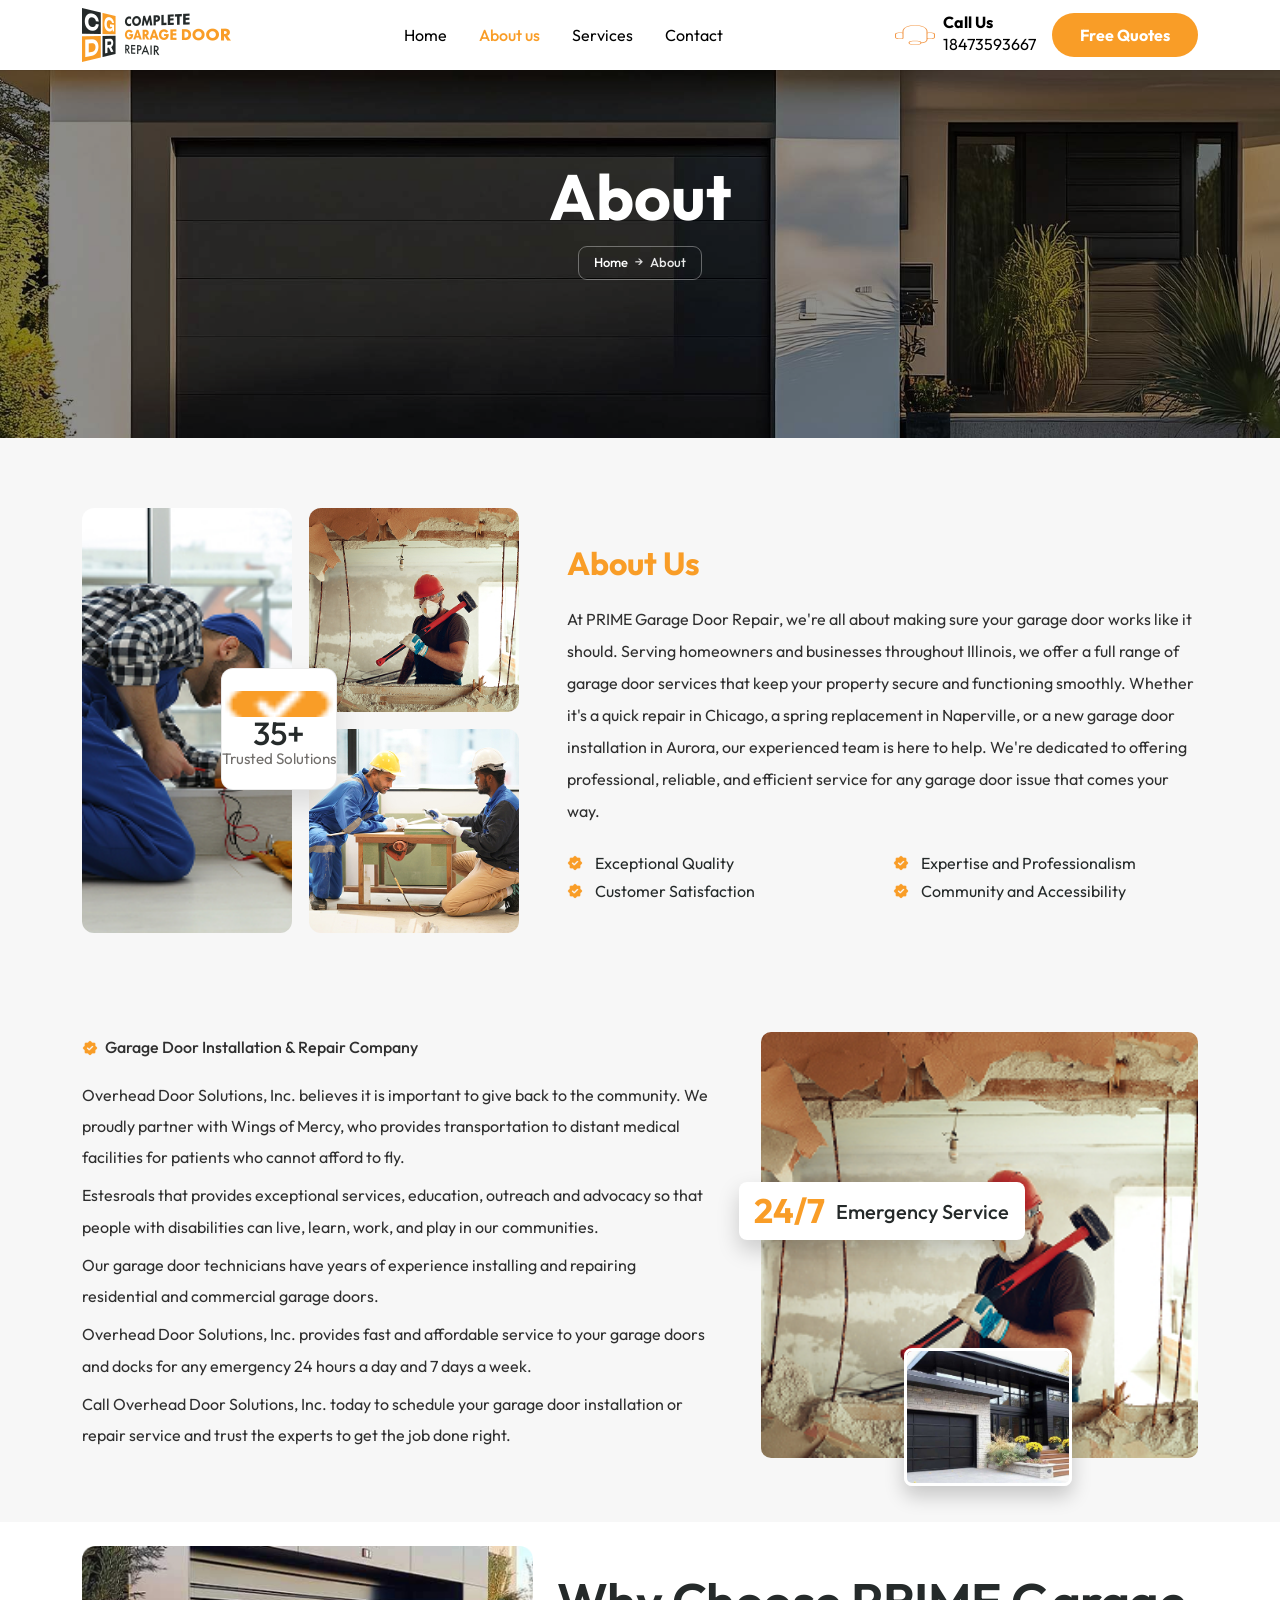
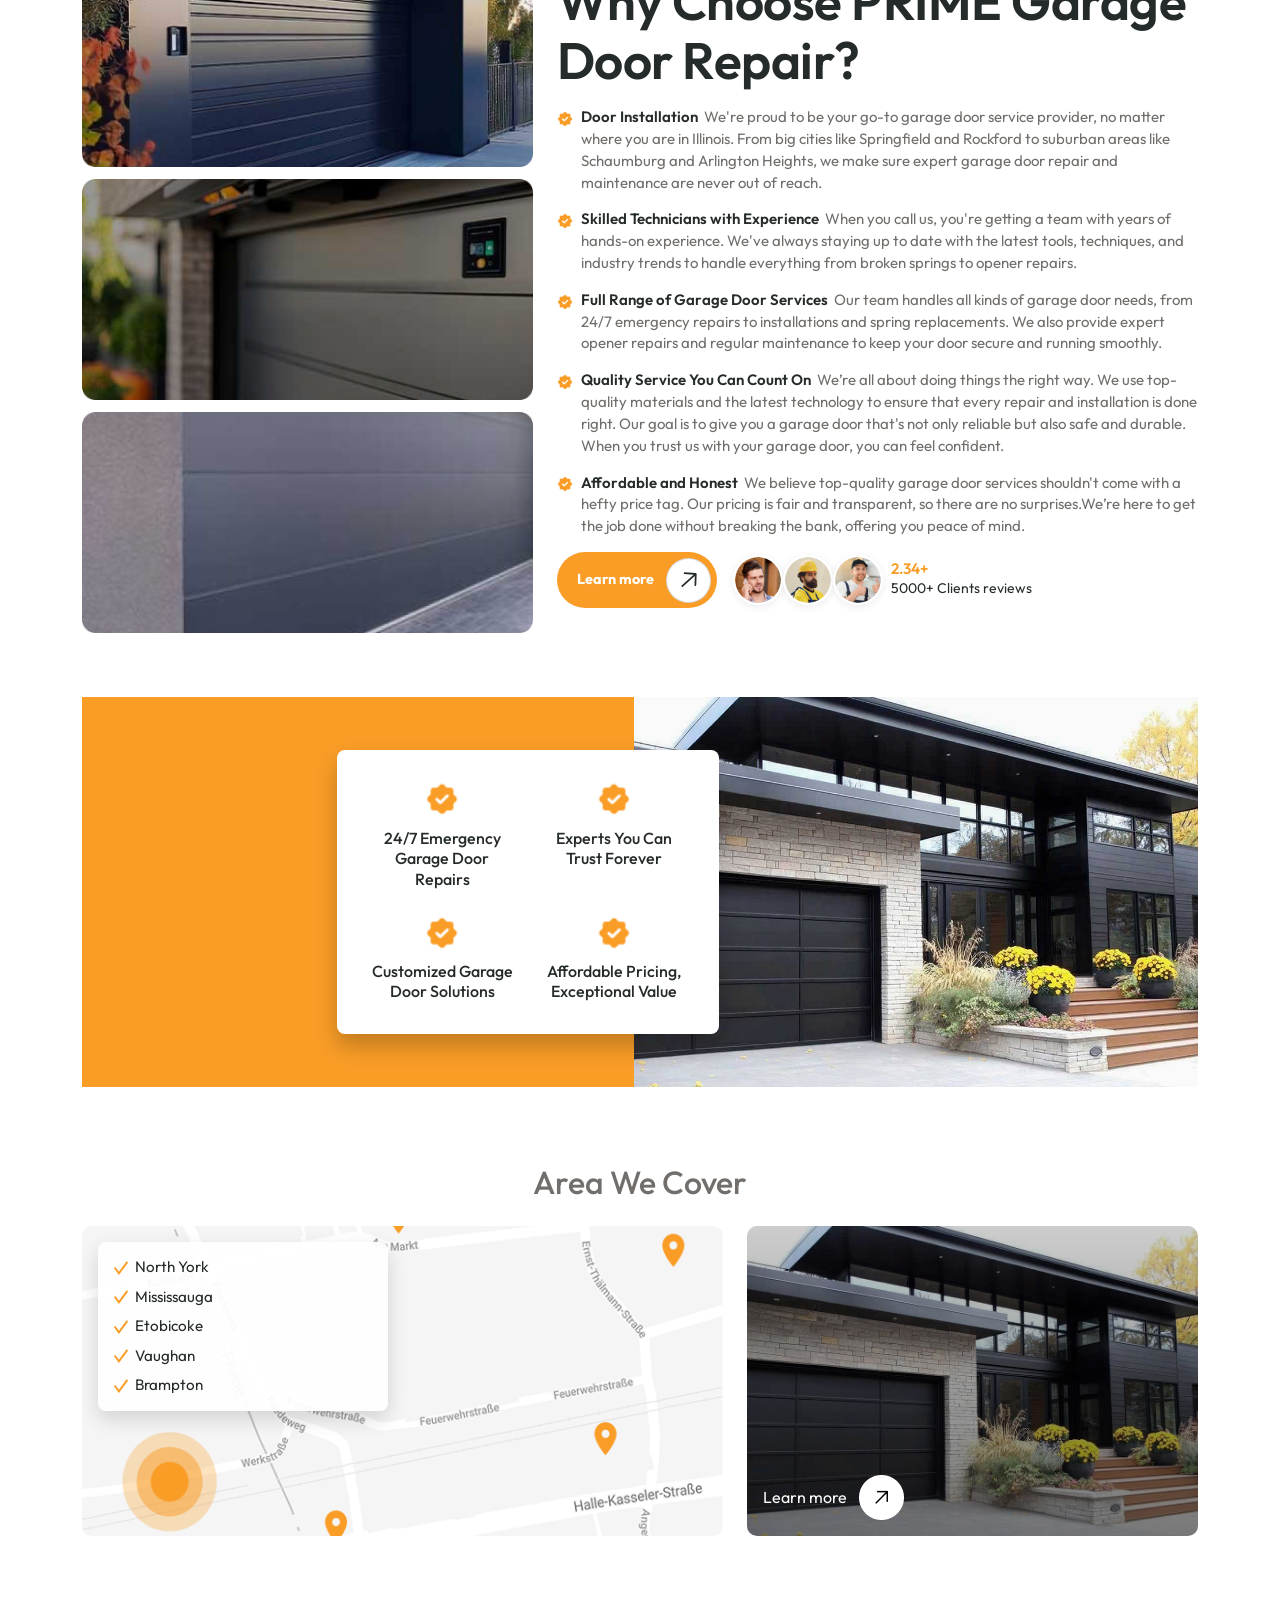
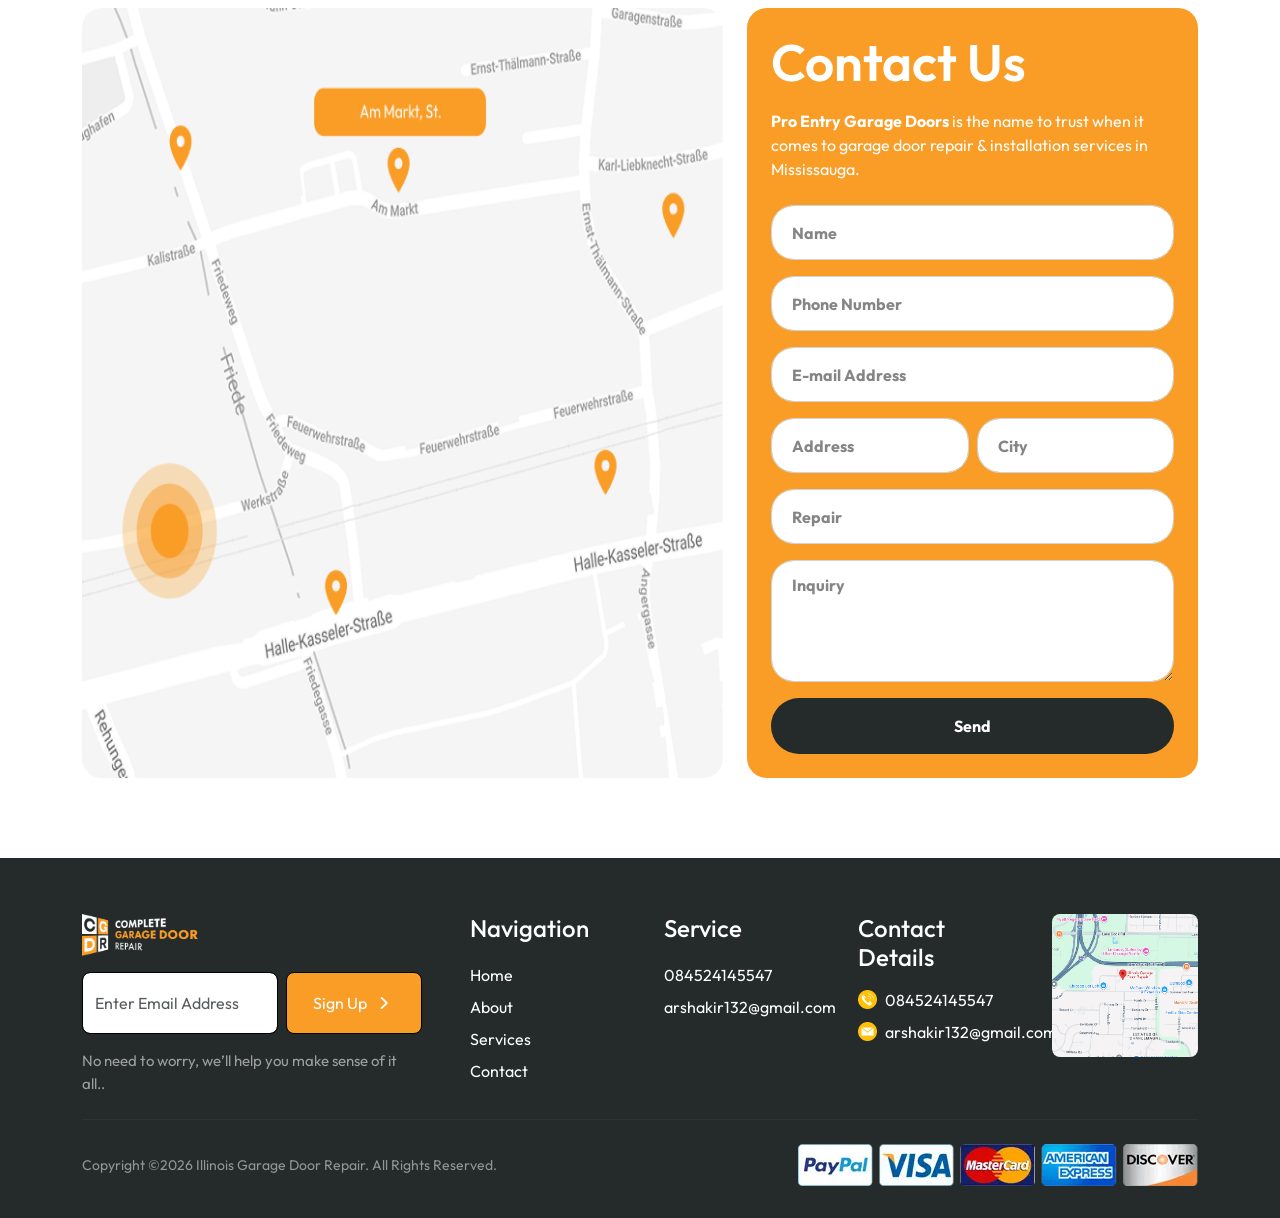
==== about.html @ 99619956 "first commit" ====
<!DOCTYPE html>
<html lang="en">
<head>
  <meta charset="utf-8">
  <meta name="viewport" content="width=device-width, initial-scale=1">
  <title>About Us | Complete Garage Door Repair</title>
  <meta name="description" content="Learn about Complete Garage Door Repair, our mission, and why homeowners trust our experienced team for reliable garage door services.">
  <link rel="preconnect" href="https://fonts.googleapis.com">
  <link rel="preconnect" href="https://fonts.gstatic.com" crossorigin>
  <link href="https://fonts.googleapis.com/css2?family=Outfit:wght@400;500;600;700&display=swap" rel="stylesheet">
  <link href="https://cdn.jsdelivr.net/npm/bootstrap@5.3.3/dist/css/bootstrap.min.css" rel="stylesheet" integrity="sha384-QWTKZyjpPEjISv5WaRU9OFeRpok6YctnYmDr5pNlyT2bRjXh0JMhjY6hW+ALEwIH" crossorigin="anonymous">
  <link href="assets/css/main.css" rel="stylesheet">
</head>
<body>
  <!-- Header -->
  <header class="site-header sticky-top">
    <nav class="navbar navbar-expand-lg py-2">
      <div class="container">
        <a class="navbar-brand py-0" href="index.html">
          <img src="assets/imgs/brand-logo-site-header.png" alt="Complete Garage Door Repair" class="brand-logo-img">
        </a>
        <button class="navbar-toggler" type="button" data-bs-toggle="collapse" data-bs-target="#mainNav" aria-controls="mainNav" aria-expanded="false" aria-label="Toggle navigation">
          <span class="navbar-toggler-icon"></span>
        </button>
        <div class="collapse navbar-collapse" id="mainNav">
          <ul class="navbar-nav mx-lg-auto mb-2 mb-lg-0 align-items-lg-center">
            <li class="nav-item"><a class="nav-link" href="index.html">Home</a></li>
            <li class="nav-item"><a class="nav-link active" aria-current="page" href="about.html">About us</a></li>
            <li class="nav-item"><a class="nav-link" href="service.html">Services</a></li>
            <li class="nav-item"><a class="nav-link" href="contact.html">Contact</a></li>
          </ul>
          <div class="d-flex flex-column flex-lg-row align-items-lg-center gap-3 ms-lg-3">
            <div class="call-block d-flex align-items-center gap-2">
              <img src="assets/imgs/icon-header-phone.svg" alt="" class="call-icon" width="40" height="40">
              <div>
                <div class="call-label">Call Us</div>
                <a class="call-num" href="tel:+18473593667">18473593667</a>
              </div>
            </div>
            <a class="btn btn-cg-primary" href="index.html#estimate">Free Quotes</a>
          </div>
        </div>
      </div>
    </nav>
  </header>

  <!-- Hero -->
  <section class="main-hero text-white">
    <div class="main-hero-bg" aria-hidden="true">
      <img src="assets/imgs/about-us/about-hero.png" alt="">
      <div class="hero-overlay-main"></div>
    </div>
    <div class="container hero-inner">
      <div class="row">
        <div class="col-12">
          <h1 class="main-hero-title mb-3 hero-entrance text-center">About</h1>
          <p class="main-hero-breadcrumb hero-entrance text-center mb-0">
            <a href="index.html">Home</a>
            <span class="sep">→</span>
            <span>About</span>
          </p>
        </div>
      </div>
    </div>
  </section>

  <!-- About -->
  <section id="about" class="section-about">
    <div class="container">
      <div class="row g-4 g-lg-5 align-items-center">
        <div class="col-lg-5 reveal">
          <div class="about-media-collage">
            <div class="about-media-collage__left">
              <img src="assets/imgs/home/service-photo-door-installation.png" alt="Garage door installation specialist">
            </div>
            <div class="about-media-collage__right">
              <img src="assets/imgs/home/service-photo-door-repair.png" alt="Garage door repair">
              <img src="assets/imgs/home/service-photo-cable-replacement.png" alt="Garage door cable replacement">
            </div>
            <div class="about-media-badge">
              <img src="assets/imgs/mingcute_certificate-fill.png" alt="" width="26" height="26">
              <div class="value">35+</div>
              <div class="text">Trusted Solutions</div>
            </div>
          </div>
        </div>
        <div class="col-lg-7 reveal">
          <p class="about-kicker">About Us</p>
          <div class="about-body">
            <p>At PRIME Garage Door Repair, we're all about making sure your garage door works like it should. Serving homeowners and businesses throughout Illinois, we offer a full range of garage door services that keep your property secure and functioning smoothly. Whether it's a quick repair in Chicago, a spring replacement in Naperville, or a new garage door installation in Aurora, our experienced team is here to help. We're dedicated to offering professional, reliable, and efficient service for any garage door issue that comes your way.</p>
          </div>
          <div class="about-checklist">
            <div class="check-row">
              <img class="check-ic-circled" src="assets/imgs/mingcute_certificate-fill.png" alt="" width="24" height="24">
              <span>Exceptional Quality</span>
            </div>
            <div class="check-row">
              <img class="check-ic-circled" src="assets/imgs/mingcute_certificate-fill.png" alt="" width="24" height="24">
              <span>Expertise and Professionalism</span>
            </div>
            <div class="check-row">
              <img class="check-ic-circled" src="assets/imgs/mingcute_certificate-fill.png" alt="" width="24" height="24">
              <span>Customer Satisfaction</span>
            </div>
            <div class="check-row">
              <img class="check-ic-circled" src="assets/imgs/mingcute_certificate-fill.png" alt="" width="24" height="24">
              <span>Community and Accessibility</span>
            </div>
          </div>
        </div>
      </div>
    </div>
  </section>

  <!-- Company Detail -->
  <section class="section-about-company">
    <div class="container">
      <div class="row g-4 g-lg-5 align-items-start">
        <div class="col-lg-7 reveal">
          <div class="about-company-copy">
            <p class="about-company-title mb-3">
              <img src="assets/imgs/mingcute_certificate-fill.png" alt="" width="20" height="20">
              <span>Garage Door Installation &amp; Repair Company</span>
            </p>
            <p>Overhead Door Solutions, Inc. believes it is important to give back to the community. We proudly partner with Wings of Mercy, who provides transportation to distant medical facilities for patients who cannot afford to fly.</p>
            <p>Estesroals that provides exceptional services, education, outreach and advocacy so that people with disabilities can live, learn, work, and play in our communities.</p>
            <p>Our garage door technicians have years of experience installing and repairing residential and commercial garage doors.</p>
            <p>Overhead Door Solutions, Inc. provides fast and affordable service to your garage doors and docks for any emergency 24 hours a day and 7 days a week.</p>
            <p>Call Overhead Door Solutions, Inc. today to schedule your garage door installation or repair service and trust the experts to get the job done right.</p>
          </div>
        </div>
        <div class="col-lg-5 reveal">
          <div class="about-company-media">
            <img class="about-company-media__main" src="assets/imgs/home/service-photo-door-repair.png" alt="Emergency garage door service">
            <div class="about-company-media__badge">
              <span class="value">24/7</span>
              <span class="label">Emergency Service</span>
            </div>
            <div class="about-company-media__thumb">
              <img src="assets/imgs/about-us/background-image.png" alt="Garage door installation">
            </div>
          </div>
        </div>
      </div>
    </div>
  </section>

  <!-- Why Choose -->
  <section class="section-about-why">
    <div class="container">
      <div class="row g-4 align-items-center">
        <div class="col-lg-5 reveal">
          <div class="about-why-media-stack">
            <img src="assets/imgs/about-us/Frame-3.png" alt="Premium garage door panel" class="about-why-media-stack__item">
            <img src="assets/imgs/about-us/Frame-2.png" alt="Reliable garage opener system" class="about-why-media-stack__item">
            <img src="assets/imgs/about-us/Frame-1.png" alt="Modern garage door texture" class="about-why-media-stack__item">
          </div>
        </div>
        <div class="col-lg-7 reveal">
          <h2 class="section-title about-why-title mb-3">Why Choose PRIME Garage Door Repair?</h2>
          <ul class="about-why-list">
            <li>
              <img src="assets/imgs/mingcute_certificate-fill.png" alt="">
              <span><strong>Door Installation</strong> We're proud to be your go-to garage door service provider, no matter where you are in Illinois. From big cities like Springfield and Rockford to suburban areas like Schaumburg and Arlington Heights, we make sure expert garage door repair and maintenance are never out of reach.</span>
            </li>
            <li>
              <img src="assets/imgs/mingcute_certificate-fill.png" alt="">
              <span><strong>Skilled Technicians with Experience</strong> When you call us, you're getting a team with years of hands-on experience. We've always staying up to date with the latest tools, techniques, and industry trends to handle everything from broken springs to opener repairs.</span>
            </li>
            <li>
              <img src="assets/imgs/mingcute_certificate-fill.png" alt="">
              <span><strong>Full Range of Garage Door Services</strong> Our team handles all kinds of garage door needs, from 24/7 emergency repairs to installations and spring replacements. We also provide expert opener repairs and regular maintenance to keep your door secure and running smoothly.</span>
            </li>
            <li>
              <img src="assets/imgs/mingcute_certificate-fill.png" alt="">
              <span><strong>Quality Service You Can Count On</strong> We’re all about doing things the right way. We use top-quality materials and the latest technology to ensure that every repair and installation is done right. Our goal is to give you a garage door that's not only reliable but also safe and durable. When you trust us with your garage door, you can feel confident.</span>
            </li>
            <li>
              <img src="assets/imgs/mingcute_certificate-fill.png" alt="">
              <span><strong>Affordable and Honest</strong> We believe top-quality garage door services shouldn't come with a hefty price tag. Our pricing is fair and transparent, so there are no surprises.We’re here to get the job done without breaking the bank, offering you peace of mind.</span>
            </li>
          </ul>
          <div class="about-cta-row d-flex flex-column flex-sm-row align-items-sm-center gap-3 mt-4">
            <a class="btn-hero-cta" href="#contact">
              Learn more
              <span class="cta-icon"><img src="assets/imgs/icon-cta-arrow.svg" alt=""></span>
            </a>
            <div class="reviews-pill d-flex align-items-center gap-2">
              <div class="d-flex" style="margin-left:0">
                <img class="avatar-sm me-n2" src="assets/imgs/home/hero-trust-avatar-01.png" alt="">
                <img class="avatar-sm me-n2" src="assets/imgs/home/hero-trust-avatar-02.png" alt="">
                <img class="avatar-sm" src="assets/imgs/home/hero-trust-avatar-03.png" alt="">
              </div>
              <div>
                <div class="stat">2.34+</div>
                <div class="small text-muted">5000+ Clients reviews</div>
              </div>
            </div>
          </div>
        </div>
      </div>
    </div>
  </section>

  <!-- Features Strip -->
  <section class="section-about-features">
    <div class="container">
      <div class="about-features-banner reveal">
        <div class="about-features-banner__left"></div>
        <div class="about-features-banner__right">
          <img src="assets/imgs/about-us/background-image.png" alt="Modern house with garage door">
        </div>
        <div class="about-feature-card">
          <div class="about-feature-card__item">
            <span class="about-feature-card__icon"><img src="assets/imgs/mingcute_certificate-fill.png" alt=""></span>
            <span>24/7 Emergency<br>Garage Door Repairs</span>
          </div>
          <div class="about-feature-card__item">
            <span class="about-feature-card__icon"><img src="assets/imgs/mingcute_certificate-fill.png" alt=""></span>
            <span>Experts You Can<br>Trust Forever</span>
          </div>
          <div class="about-feature-card__item">
            <span class="about-feature-card__icon"><img src="assets/imgs/mingcute_certificate-fill.png" alt=""></span>
            <span>Customized Garage<br>Door Solutions</span>
          </div>
          <div class="about-feature-card__item">
            <span class="about-feature-card__icon"><img src="assets/imgs/mingcute_certificate-fill.png" alt=""></span>
            <span>Affordable Pricing,<br>Exceptional Value</span>
          </div>
        </div>
      </div>
    </div>
  </section>

  <!-- Area We Cover -->
  <section class="section-area-cover">
    <div class="container">
      <h2 class="section-title text-center mb-4 reveal">Area We Cover</h2>
      <div class="row g-4 align-items-stretch">
        <div class="col-lg-7 reveal d-flex">
          <div class="area-cover-map-card w-100">
            <img src="assets/imgs/home/contact-locations-map.png" alt="Service area map" class="area-cover-map-card__bg">
            <div class="area-cover-list">
              <ul>
                <li><img src="assets/imgs/icon-list-bullet.svg" alt="">North York</li>
                <li><img src="assets/imgs/icon-list-bullet.svg" alt="">Mississauga</li>
                <li><img src="assets/imgs/icon-list-bullet.svg" alt="">Etobicoke</li>
                <li><img src="assets/imgs/icon-list-bullet.svg" alt="">Vaughan</li>
                <li><img src="assets/imgs/icon-list-bullet.svg" alt="">Brampton</li>
              </ul>
            </div>
          </div>
        </div>
        <div class="col-lg-5 reveal d-flex">
          <div class="area-cover-image-card w-100">
            <img src="assets/imgs/about-us/background-image.png" alt="Local service coverage">
            <div class="area-cover-image-card__overlay"></div>
            <a class="area-cover-image-card__link" href="#contact">
              Learn more
              <img src="assets/imgs/about-us/learn-more.png" alt="" width="45" height="45">
            </a>
          </div>
        </div>
      </div>
    </div>
  </section>

  <!-- Contact -->
  <section id="contact" class="section-contact">
    <div class="container">
      <div class="row g-4 align-items-stretch">
        <div class="col-lg-7 reveal d-flex flex-column">
          <div class="map-wrap position-relative w-100 flex-fill">
            <img class="map-img" src="assets/imgs/home/contact-locations-map.png" alt="Service area map">
          </div>
        </div>
        <div class="col-lg-5 reveal">
          <div class="contact-form-panel h-100">
            <h2 class="mb-3">Contact Us</h2>
            <p class="intro mb-4"><strong>Pro Entry Garage Doors</strong> is the name to trust when it comes to garage door repair &amp; installation services in Mississauga.</p>
            <form action="#" method="post">
              <div class="d-flex flex-column gap-3">
                <input type="text" class="form-control" name="name" placeholder="Name" required>
                <input type="tel" class="form-control" name="phone" placeholder="Phone Number" required>
                <input type="email" class="form-control" name="email" placeholder="E-mail Address" required>
                <div class="row g-2">
                  <div class="col-6"><input type="text" class="form-control" name="address" placeholder="Address"></div>
                  <div class="col-6"><input type="text" class="form-control" name="city" placeholder="City"></div>
                </div>
                <input type="text" class="form-control" name="repair" placeholder="Repair">
                <textarea class="form-control" name="inquiry" rows="4" placeholder="Inquiry"></textarea>
                <button type="submit" class="btn btn-submit">Send</button>
              </div>
            </form>
          </div>
        </div>
      </div>
    </div>
  </section>

  <!-- Footer -->
  <footer class="site-footer">
    <div class="container">
      <div class="row g-4 g-lg-5">
        <div class="col-lg-4">
          <img src="assets/imgs/brand-logo-site-footer.png" alt="Complete Garage Door Repair" class="footer-brand mb-3">
          <form class="newsletter d-flex flex-column flex-sm-row gap-2 mb-3">
            <input type="email" class="form-control flex-grow-1" placeholder="Enter Email Address" aria-label="Email">
            <button type="button" class="btn btn-signup">
              Sign Up
              <img src="assets/imgs/icon-footer-newsletter-arrow.svg" alt="" width="22" height="22">
            </button>
          </form>
          <p class="footer-newsletter-note small mb-0">No need to worry, we’ll help you make sense of it all..</p>
        </div>
        <div class="col-6 col-lg-2">
          <h3 class="footer-title mb-3">Navigation</h3>
          <nav class="nav flex-column">
            <a class="nav-link px-0" href="index.html">Home</a>
            <a class="nav-link px-0" href="about.html">About</a>
            <a class="nav-link px-0" href="index.html#services">Services</a>
            <a class="nav-link px-0" href="#contact">Contact</a>
          </nav>
        </div>
        <div class="col-6 col-lg-2">
          <h3 class="footer-title mb-3">Service</h3>
          <nav class="nav flex-column">
            <a class="nav-link px-0" href="tel:+084524145547">084524145547</a>
            <a class="nav-link px-0" href="mailto:arshakir132@gmail.com">arshakir132@gmail.com</a>
          </nav>
        </div>
        <div class="col-lg-2">
          <h3 class="footer-title mb-3">Contact Details</h3>
          <div class="contact-row d-flex align-items-center gap-2 mb-2">
            <img src="assets/imgs/icon-footer-phone.png" alt="">
            <a class="text-white text-decoration-none" href="tel:+084524145547">084524145547</a>
          </div>
          <div class="contact-row d-flex align-items-center gap-2">
            <img src="assets/imgs/icon-footer-email.png" alt="">
            <a class="text-white text-decoration-none" href="mailto:arshakir132@gmail.com">arshakir132@gmail.com</a>
          </div>
        </div>
        <div class="col-lg-2">
          <div class="footer-map">
            <img src="assets/imgs/footer-location-map.png" alt="Map">
          </div>
        </div>
      </div>
      <hr class="my-4">
      <div class="row align-items-center gy-3">
        <div class="col-md-6 small text-white-50">Copyright ©2026 Illinois Garage Door Repair. All Rights Reserved.</div>
        <div class="col-md-6 text-md-end">
          <img src="assets/imgs/payment-methods-accepted.png" alt="Accepted payment methods" class="pay-icons img-fluid">
        </div>
      </div>
    </div>
  </footer>

  <script src="https://cdn.jsdelivr.net/npm/bootstrap@5.3.3/dist/js/bootstrap.bundle.min.js" integrity="sha384-YvpcrYf0tY3lHB60NNkmXc5s9fDVZLESaAA55NDzOxhy9GkcIdslK1eN7N6jIeHz" crossorigin="anonymous"></script>
  <script src="assets/js/main.js"></script>
</body>
</html>
---- assets/css/main.css ----
/* Complete Garage Door Repair — home (from Figma node 20188:204) */
:root {
  --cg-orange: #f99d27;
  --cg-dark: #252a2a;
  --cg-body: #716e6b;
  --cg-heading: #252a2a;
  --cg-black-green: #071412;
  --cg-border: #d9d9d9;
  --cg-input-border: #ced4da;
  --cg-placeholder: #adafae;
  --cg-gradient-end: #fddfb9;
  --cg-verified: #dddaed;
  --cg-read-more: #72479c;
  --font-outfit: "Outfit", system-ui, sans-serif;
}

html {
  scroll-behavior: smooth;
}

body {
  font-family: var(--font-outfit);
  color: var(--cg-body);
  overflow-x: hidden;
}

/* Navbar */
.site-header {
  background: #fff;
  box-shadow: 0 1px 0 rgba(0, 0, 0, 0.06);
  z-index: 1030;
}

.site-header .nav-link {
  color: #000;
  font-size: 1rem;
  font-weight: 400;
  padding: 0.5rem 1rem !important;
  transition: color 0.25s ease;
}

.site-header .nav-link:hover,
.site-header .nav-link:focus {
  color: var(--cg-orange);
}

.site-header .nav-link.active,
.site-header .nav-link[aria-current="page"] {
  color: var(--cg-orange);
  font-weight: 500;
}

.brand-logo-img {
  height: 54px;
  width: auto;
  object-fit: contain;
}

.call-block .call-label {
  font-weight: 700;
  font-size: 1rem;
  color: #000;
  line-height: 1.1;
}

.call-block .call-num {
  font-size: 1rem;
  color: #000;
  text-decoration: none;
  transition: color 0.25s ease;
}

.call-block .call-num:hover {
  color: var(--cg-orange);
}

.call-block .call-icon {
  width: 40px;
  height: 40px;
  object-fit: contain;
}

/* Align with Bootstrap .btn variables so :hover / :focus-visible keep contrast */
.btn.btn-cg-primary {
  --bs-btn-color: #fff;
  --bs-btn-bg: var(--cg-orange);
  --bs-btn-border-color: var(--cg-orange);
  --bs-btn-hover-color: #fff;
  --bs-btn-hover-bg: #ea9220;
  --bs-btn-hover-border-color: #ea9220;
  --bs-btn-active-color: #fff;
  --bs-btn-active-bg: #e07f10;
  --bs-btn-active-border-color: #e07f10;
  --bs-btn-focus-shadow-rgb: 249, 157, 39;
  --bs-btn-padding-y: 0.65rem;
  --bs-btn-padding-x: 1.75rem;
  --bs-btn-font-weight: 700;
  --bs-btn-border-radius: 30px;
  --bs-btn-border-width: 0;
  transition: transform 0.25s ease, box-shadow 0.25s ease, filter 0.25s ease;
}

.site-header .btn.btn-cg-primary:hover,
.btn.btn-cg-primary:hover {
  color: #fff;
  filter: brightness(1.03);
  transform: translateY(-2px);
  box-shadow: 0 8px 24px rgba(249, 157, 39, 0.35);
}

.site-header .btn.btn-cg-primary:active,
.btn.btn-cg-primary:active {
  transform: translateY(0);
  filter: brightness(0.98);
}

/* Hero */
.main-hero {
  position: relative;
  overflow: hidden;
  min-height: 368px;
  /* min-height: min(85vh, 731px); */
}
.hero-section {
  position: relative;
  min-height: min(85vh, 731px);
  background: var(--cg-orange);
}

.main-hero-bg,
.hero-bg {
  position: absolute;
  inset: 0;
  overflow: hidden;
}
.main-hero-bg img {
  width: 100%;
  height: 100%;
  object-fit: cover;
  object-position: center;
}
.hero-bg img {
  width: 100%;
  height: 115%;
  object-fit: cover;
  object-position: center top;
}

.hero-overlay {
  position: absolute;
  inset: 0;
  background: rgba(0, 0, 0, 0.2);
}
.hero-overlay-main {
  position: absolute;
  inset: 0;
  background: rgba(0, 0, 0, 0.44);
}

.hero-inner {
  position: relative;
  z-index: 1;
  padding-top: 4rem;
  padding-bottom: 8rem;
}

.hero-trust-row {
  gap: 1.25rem;
}

.hero-stars-trust {
  gap: 0.75rem;
  align-items: center;
}

.hero-trust-text {
  font-size: 1rem;
  font-weight: 400;
  line-height: 24px;
  display: inline-flex;
  align-items: center;
  white-space: nowrap;
}

.hero-avatars .avatar-ring {
  width: 74px;
  height: 74px;
  border-radius: 50%;
  background: url("../imgs/avatar-ring-frame.svg")
    center/cover;
  display: flex;
  align-items: center;
  justify-content: center;
  flex-shrink: 0;
}

.hero-avatars .avatar-ring img {
  width: 67px;
  height: 67px;
  border-radius: 50%;
  object-fit: cover;
}

.hero-stars img {
  width: 24px;
  height: 24px;
}
.main-hero-title{
  font-weight: 700;
  font-size: clamp(2rem, 5vw, 4.375rem);
  line-height: 1.05;
  color: #fff;
}

.main-hero .hero-inner {
  min-height: 368px;
  display: flex;
  align-items: center;
  justify-content: center;
}
.main-hero .hero-inner .row .col-12{
  display: flex;
  flex-direction: column;
  align-items: center;
  justify-content: center;
}

.main-hero-breadcrumb {
  color: #fff;
  font-size: 0.8125rem;
  font-weight: 500;
  display: inline-flex;
  align-items: center;
  gap: 0.45rem;
  border: 1px solid rgba(255, 255, 255, 0.35);
  border-radius: 9px;
  padding: 0.4rem 0.95rem;
  margin-inline: auto;
}

.main-hero-breadcrumb a {
  color: #fff;
  text-decoration: none;
}

.main-hero-breadcrumb span {
  opacity: 0.9;
}

.main-hero-breadcrumb .sep {
  font-size: 0.78rem;
  opacity: 0.8;
}

.hero-title {
  font-weight: 700;
  font-size: clamp(2rem, 5vw, 4.375rem);
  line-height: 1.05;
  color: #fff;
  max-width: 42rem;
}

.hero-sub {
  font-weight: 600;
  font-size: 1rem;
  color: #fff;
  max-width: 43rem;
  line-height: 1.5;
}

.btn-hero-cta {
  display: inline-flex;
  align-items: center;
  gap: 0;
  background: var(--cg-orange);
  color: #fff;
  font-weight: 700;
  font-size: 1rem;
  padding: 0.35rem 0.35rem 0.35rem 2rem;
  border-radius: 30px;
  border: none;
  text-decoration: none;
  transition: transform 0.3s ease, box-shadow 0.3s ease;
}

.btn-hero-cta:hover {
  color: #fff;
  transform: scale(1.02);
  box-shadow: 0 12px 32px rgba(0, 0, 0, 0.2);
}

.btn-hero-cta .cta-icon {
  width: 45px;
  height: 45px;
  background: #fff;
  border-radius: 50%;
  border: 1px solid rgba(37, 42, 42, 0.18);
  display: inline-flex;
  align-items: center;
  justify-content: center;
  margin-left: 0.75rem;
  flex-shrink: 0;
  box-sizing: border-box;
}

.btn-hero-cta .cta-icon img {
  width: 20px;
  height: 20px;
  display: block;
  object-fit: contain;
  transform: rotate(-42deg);
  transform-origin: center center;
}

/* Estimate card */
.estimate-card {
  margin-top: -5rem;
  position: relative;
  z-index: 2;
  background: #fff;
  border-radius: 8px;
  box-shadow: 0 10px 16.4px rgba(0, 0, 0, 0.25);
  padding: 2.25rem 2.5rem 2rem;
}

.estimate-card h2 {
  font-weight: 700;
  font-size: 1.25rem;
  color: var(--cg-dark);
}

.estimate-card .lead-text {
  font-size: 1rem;
  color: var(--cg-body);
  max-width: 49rem;
}

.estimate-card .form-control,
.estimate-card .form-select {
  border: 1px solid var(--cg-border);
  border-radius: 0;
  font-size: 1rem;
  min-height: 46px;
  color: var(--cg-dark);
}

.estimate-card .form-control::placeholder {
  color: var(--cg-placeholder);
}

.estimate-card form > .col-lg-auto.d-grid {
  min-width: 6.5rem;
}

.estimate-card .btn.btn-send {
  --bs-btn-color: #fff;
  --bs-btn-bg: var(--cg-orange);
  --bs-btn-border-color: var(--cg-orange);
  --bs-btn-hover-color: #fff;
  --bs-btn-hover-bg: #ea9220;
  --bs-btn-hover-border-color: #ea9220;
  --bs-btn-active-color: #fff;
  --bs-btn-active-bg: #e07f10;
  --bs-btn-active-border-color: #e07f10;
  --bs-btn-focus-shadow-rgb: 249, 157, 39;
  --bs-btn-font-weight: 700;
  --bs-btn-border-radius: 0;
  --bs-btn-border-width: 0;
  --bs-btn-padding-x: 1.25rem;
  --bs-btn-padding-y: 0.5625rem;
  min-height: 46px;
  width: 100%;
  cursor: pointer;
  transition: transform 0.2s ease, box-shadow 0.25s ease, filter 0.25s ease;
}

.estimate-card .btn.btn-send:hover {
  color: #fff;
  filter: brightness(1.05);
  transform: translateY(-1px);
  box-shadow: 0 6px 18px rgba(249, 157, 39, 0.45);
}

.estimate-card .btn.btn-send:active {
  transform: translateY(0);
  filter: brightness(0.98);
}

/* About */

.section-about {
  padding-top: 4.4rem;
  padding-bottom: 6.2rem;
  background: #f7f7f7;
}

@media (min-width: 992px) {
  .section-about .row > .col-lg-6:first-child {
    overflow: visible;
  }
}

.about-kicker {
  color: var(--cg-orange);
  font-weight: 700;
  font-size: 2rem;
}

.about-title {
  font-weight: 600;
  font-size: clamp(2rem, 4vw, 3.75rem);
  color: var(--cg-heading);
  line-height: 1.1;
}

/* About column — vertical rhythm aligned with Figma */
.section-about .about-body {
  margin-bottom: 1.5rem;
}

.section-about .about-body p {
  margin-bottom: 0;
  line-height: 2;
  font-size: 1rem;
  color: #2f2f2f;
}

.section-about .about-body p:last-of-type {
  margin-bottom: 0;
}

.section-about .about-checklist {
  margin-bottom: 0;
  display: grid;
  grid-template-columns: 1fr 1fr;
  column-gap: 1.25rem;
  row-gap: 0.25rem;
}

.section-about .about-cta-row {
  margin-top: 0.25rem;
}

/* About page sections */
.about-media-collage {
  display: grid;
  grid-template-columns: 1fr 1fr;
  gap: 1.05rem;
  position: relative;
}

.about-media-collage img {
  width: 100%;
  border-radius: 12px;
  object-fit: cover;
  display: block;
}

.about-media-collage__left img {
  height: 100%;
  min-height: 420px;
}

.about-media-collage__right {
  display: grid;
  gap: 1.05rem;
}

.about-media-collage__right img {
  height: 204px;
}

.about-media-badge {
  position: absolute;
  left: 45%;
  top: 52%;
  transform: translate(-50%, -50%);
  z-index: 2;
  width: 116px;
  height: 122px;
  border-radius: 12px;
  background: #fff;
  border: 1px solid rgba(0, 0, 0, 0.08);
  box-shadow: 0 14px 30px rgba(0, 0, 0, 0.12);
  display: flex;
  flex-direction: column;
  justify-content: center;
  align-items: center;
  text-align: center;
}

.about-media-badge .value {
  font-size: 2rem;
  line-height: 1;
  color: #252a2a;
  font-weight: 500;
}

.about-media-badge .text {
  font-size: 0.95rem;
  line-height: 1.25;
  color: #716e6b;
}

.section-about-company {
  background: #f7f7f7;
  padding: 0 0 5.5rem;
}

.about-company-copy {
  max-width: 690px;
}

.about-company-title {
  color: #252a2a;
  font-weight: 500;
  font-size: 1.125rem;
  display: inline-flex;
  align-items: center;
  gap: 0.45rem;
}

.about-company-title img {
  width: 16px;
  height: 16px;
  object-fit: contain;
}

.about-company-copy p {
  font-size: 1rem;
  line-height: 1.95;
  color: #2f2f2f;
  margin-bottom: 0.45rem;
}

.about-company-copy p:last-child {
  margin-bottom: 0;
}

.about-company-media {
  position: relative;
  border-radius: 10px;
  overflow: visible;
}

.about-company-media__main {
  width: 100%;
  height: 426px;
  object-fit: cover;
  border-radius: 10px;
  display: block;
}

.about-company-media__badge {
  position: absolute;
  left: -22px;
  top: 42%;
  transform: translateY(-50%);
  background: #fff;
  border-radius: 8px;
  box-shadow: 0 10px 22px rgba(0, 0, 0, 0.18);
  padding: 0.75rem 0.95rem;
  display: flex;
  align-items: center;
  gap: 0.7rem;
}

.about-company-media__badge .value {
  color: var(--cg-orange);
  font-size: 2.125rem;
  font-weight: 700;
  line-height: 1;
}

.about-company-media__badge .label {
  color: #252a2a;
  font-size: 1.25rem;
  line-height: 1.15;
  font-weight: 500;
}

.about-company-media__thumb {
  position: absolute;
  left: 52%;
  bottom: -28px;
  transform: translateX(-50%);
  width: 168px;
  height: 138px;
  border-radius: 8px;
  border: 3px solid #fff;
  box-shadow: 0 10px 20px rgba(0, 0, 0, 0.2);
  overflow: hidden;
}

.about-company-media__thumb img {
  width: 100%;
  height: 100%;
  object-fit: cover;
}

.section-about-why {
  background: #fff;
  padding: 0 0 4rem;
}

.about-why-title {
  color: #252a2a;
  font-size: clamp(2.1rem, 4vw, 3.4rem);
  font-weight: 600;
  line-height: 1.16;
  letter-spacing: -0.01em;
}

.about-why-media-stack {
  display: grid;
  gap: 0.75rem;
}

.about-why-media-stack__item {
  width: 100%;
  border-radius: 8px;
  display: block;
}

.about-why-list {
  list-style: none;
  padding: 0;
  margin: 0;
}

.about-why-list li {
  display: flex;
  align-items: flex-start;
  gap: 0.5rem;
  font-size: 0.9375rem;
  line-height: 1.45;
  color: var(--cg-body);
  margin-bottom: 0.95rem;
}

.about-why-list li strong {
  font-weight: 600;
  color: #252a2a;
  margin-right: 0.2rem;
}

.about-why-list li img {
  width: 16px;
  height: 16px;
  margin-top: 0.3rem;
}

.section-about-why .about-cta-row {
  margin-top: 0.9rem !important;
}

.section-about-why .about-cta-row .btn-hero-cta {
  padding-left: 1.25rem;
  font-size: 0.9rem;
}

.section-about-why .reviews-pill .stat {
  font-size: 0.95rem;
  line-height: 1.1;
}

.section-about-why .reviews-pill .small {
  color: #252a2a !important;
  font-size: 0.875rem;
}

.section-about-features {
  padding-bottom: 4.75rem;
}

.about-features-banner {
  position: relative;
  display: grid;
  grid-template-columns: 1fr 1.02fr;
  min-height: 390px;
  border-radius: 0;
  overflow: hidden;
}

.about-features-banner__left {
  background: var(--cg-orange);
}

.about-feature-card {
  position: absolute;
  left: 40%;
  top: 50%;
  transform: translate(-50%, -50%);
  background: #fff;
  border-radius: 8px;
  box-shadow: 0 12px 22px rgba(0, 0, 0, 0.22);
  padding: 2rem 2.15rem;
  width: 382px;
  max-width: calc(100% - 2rem);
  display: grid;
  grid-template-columns: 1fr 1fr;
  gap: 1.6rem 1.9rem;
  z-index: 2;
}

.about-feature-card__item {
  display: flex;
  flex-direction: column;
  align-items: center;
  gap: 0.7rem;
  text-align: center;
  color: #252a2a;
  font-size: 1rem;
  line-height: 1.3;
  font-weight: 500;
}

.about-feature-card__icon img {
  width: 34px;
  height: 34px;
  object-fit: contain;
}

.about-features-banner__right img {
  width: 100%;
  height: 100%;
  object-fit: cover;
  display: block;
}

.section-area-cover {
  padding-bottom: 4.5rem;
}

.area-cover-map-card {
  position: relative;
  border-radius: 10px;
  overflow: hidden;
  min-height: 310px;
}

.area-cover-map-card__bg {
  position: absolute;
  inset: 0;
  width: 100%;
  height: 100%;
  object-fit: cover;
}

.area-cover-list {
  position: relative;
  z-index: 1;
  max-width: 290px;
  background: rgba(255, 255, 255, 0.94);
  border-radius: 8px;
  margin: 1rem;
  padding: 0.9rem 1rem;
  box-shadow: 0 8px 20px rgba(0, 0, 0, 0.14);
}

.area-cover-list ul {
  list-style: none;
  margin: 0;
  padding: 0;
}

.area-cover-list li {
  font-size: 0.95rem;
  color: #252a2a;
  display: flex;
  align-items: center;
  gap: 0.45rem;
  margin-bottom: 0.42rem;
}

.area-cover-list li:last-child {
  margin-bottom: 0;
}

.area-cover-list li img {
  width: 14px;
  height: 14px;
}

.area-cover-image-card {
  position: relative;
  border-radius: 10px;
  overflow: hidden;
  min-height: 310px;
}

.area-cover-image-card > img {
  width: 100%;
  height: 100%;
  object-fit: cover;
  display: block;
}

.area-cover-image-card__overlay {
  position: absolute;
  inset: 0;
  background: linear-gradient(180deg, rgba(0, 0, 0, 0.18) 0%, rgba(0, 0, 0, 0.52) 100%);
}

.area-cover-image-card__link {
  position: absolute;
  left: 1rem;
  bottom: 1rem;
  z-index: 1;
  color: #fff;
  text-decoration: none;
  display: inline-flex;
  align-items: center;
  gap: 0.75rem;
}

.area-cover-image-card__link:hover {
  color: #fff;
}

.about-media {
  position: relative;
  overflow: visible;
}

.about-media > img {
  border-radius: 10px;
  width: 100%;
  height: auto;
  object-fit: cover;
  max-height: 694px;
}

.experience-badge {
  position: absolute;
  right: 0;
  left: auto;
  bottom: 1.5rem;
  z-index: 2;
  max-width: min(388px, calc(100% - 2.5rem));
  width: max-content;
  box-sizing: border-box;
  background: var(--cg-orange);
  border-radius: 8px;
  padding: 1.25rem 1.25rem 1.25rem 6.35rem;
  color: #fff;
  box-shadow: 0 12px 32px rgba(249, 157, 39, 0.35);
}

@media (min-width: 992px) {
  .about-media .experience-badge {
    /* Sit on image + column gutter; uses row gutter so it stays in the gap, not over body text */
    transform: translateX(calc(var(--bs-gutter-x, 3rem) * 0.72));
  }
}

.experience-badge .badge-icon {
  position: absolute;
  left: 1.15rem;
  top: 50%;
  transform: translateY(-50%);
  width: 69px;
  height: 69px;
  object-fit: contain;
}

.experience-badge .years {
  font-weight: 600;
  font-size: clamp(2rem, 4vw, 2.9rem);
  letter-spacing: 0.02em;
  line-height: 1;
}

.experience-badge .sub {
  font-weight: 500;
  font-size: 1.25rem;
}

.check-row {
  display: flex;
  align-items: center;
  gap: 0.5rem;
  margin-bottom: 0.5rem;
}

.check-row .check-ic {
  width: 18px;
  height: 18px;
  flex-shrink: 0;
  object-fit: contain;
  display: block;
}

/* Figma: thin orange circle + thin orange check, white fill (single SVG asset) */
.section-about .check-ic-circled {
  width: 16px;
  height: 16px;
  flex-shrink: 0;
  display: block;
  object-fit: contain;
}

.section-about .check-row {
  gap: 0.75rem;
  margin-bottom: 0;
  align-items: center;
}

.section-about .check-row span {
  font-size: 1rem;
  color: #252a2a;
  font-weight: 400;
}

.about-body p {
  font-size: 1rem;
  line-height: 1.625;
}

.about-body .lead-in {
  color: var(--cg-dark);
  font-size: 1.25rem;
  font-weight: 400;
}

.reviews-pill img.avatar-sm {
  width: 50px;
  height: 50px;
  border-radius: 50%;
  object-fit: cover;
  border: 2px solid #fff;
  box-shadow: 0 2px 8px rgba(0, 0, 0, 0.08);
}

.reviews-pill .stat {
  font-weight: 600;
  color: var(--cg-orange);
  font-size: 1rem;
}

/* Services */

.section-services {
  background: linear-gradient(180deg, #fff 0%, var(--cg-gradient-end) 100%);
  padding-top: 4rem;
  padding-bottom: 5rem;
}

.section-services .section-title {
  font-weight: 600;
  font-size: clamp(2rem, 4vw, 3.75rem);
  color: var(--cg-heading);
}

.service-card {
  background: #fff;
  border-radius: 10px;
  overflow: hidden;
  height: 100%;
  transition: transform 0.35s ease, box-shadow 0.35s ease;
  border: 1px solid rgba(0, 0, 0, 0.04);
}

.service-card:hover {
  transform: translateY(-8px);
  box-shadow: 0 20px 40px rgba(0, 0, 0, 0.12);
}

.service-card .thumb {
  position: relative;
  padding: 0.75rem 0.75rem 0;
}

.service-card .thumb img {
  width: 100%;
  height: 253px;
  object-fit: cover;
  border-radius: 10px;
}

.service-card .icon-badge {
  position: absolute;
  left: 1.6rem;
  top: 1.6rem;
  width: 59px;
  height: 57px;
  background: var(--cg-orange);
  border-radius: 10px;
  display: flex;
  align-items: center;
  justify-content: center;
}

.service-card .icon-badge img {
  width: 30px;
  height: 30px;
  object-fit: contain;
}

.service-card h3 {
  font-weight: 500;
  font-size: 1.5rem;
  color: #000;
}

.service-card .excerpt {
  font-size: 1rem;
  color: var(--cg-body);
}

.service-card ul {
  list-style: none;
  padding: 0;
  margin: 0;
}

.service-card li {
  display: flex;
  align-items: flex-start;
  gap: 0.35rem;
  font-size: 1rem;
  color: var(--cg-body);
  margin-bottom: 0.35rem;
}

.service-card li img {
  width: 18px;
  height: 18px;
  flex-shrink: 0;
  margin-top: 2px;
}

.btn-read-more {
  display: grid;
  grid-template-columns: minmax(0, 1fr) auto;
  align-items: center;
  column-gap: 0.65rem;
  width: 100%;
  border: 1px solid var(--cg-orange);
  border-radius: 30px;
  padding: 0.45rem 0.65rem 0.45rem 1.25rem;
  background: #fff;
  font-weight: 700;
  font-size: 1rem;
  color: #000;
  text-decoration: none;
  transition: background 0.25s ease, color 0.25s ease;
}

.btn-read-more__label {
  text-align: center;
  min-width: 0;
}

.btn-read-more:hover {
  background: rgba(249, 157, 39, 0.08);
  color: #000;
}

.btn-read-more .arrow-circle {
  width: 45px;
  height: 45px;
  background: var(--cg-orange);
  border-radius: 50%;
  display: flex;
  align-items: center;
  justify-content: center;
  flex-shrink: 0;
}

.btn-read-more .arrow-circle img {
  width: 22px;
  height: 22px;
  display: block;
  object-fit: contain;
  transform: rotate(-42deg);
  transform-origin: center center;
}

/* Services page */
.service-page .main-hero {
  min-height: 330px;
}

.service-page .main-hero .hero-inner {
  min-height: 330px;
}

.service-page .section-service-grid {
  padding: 4.25rem 0 4.75rem;
  background: #fef2de;
}

.service-page .section-service-grid .section-title {
  font-weight: 600;
  font-size: clamp(2rem, 4vw, 3rem);
  color: #252a2a;
}

.service-grid-subtitle {
  max-width: 64rem;
  font-size: 0.8125rem;
  color: #716e6b;
  line-height: 1.45;
}

.service-page .service-card-compact .thumb img {
  height: 196px;
  border-radius: 14px;
}

.service-page .service-card-compact .icon-badge {
  width: 28px;
  height: 28px;
  left: 0.85rem;
  top: 0.85rem;
  border-radius: 50%;
}

.service-page .service-card-compact .icon-badge img {
  width: 15px;
  height: 15px;
}

.service-page .service-card-compact h3 {
  font-size: 1.75rem;
  line-height: 1.2;
  font-weight: 500;
  white-space: nowrap;
  overflow: hidden;
  text-overflow: ellipsis;
  display: block;
  width: 100%;
}

.service-page .service-card-compact .excerpt {
  font-size: 1rem;
  line-height: 1.5;
  margin-bottom: 1rem !important;
  display: -webkit-box;
  -webkit-box-orient: vertical;
  -webkit-line-clamp: 3;
  line-clamp: 3;
  overflow: hidden;
}

.service-page .service-card-compact .btn-read-more {
  padding: 0.28rem 0.28rem 0.28rem 1.2rem;
  font-size: 1.05rem;
  border-radius: 30px;
  border-width: 1px;
  min-height: 44px;
}

.service-page .service-card-compact .btn-read-more .arrow-circle {
  width: 24px;
  height: 24px;
}

.service-page .service-card-compact .btn-read-more .arrow-circle img {
  width: 11px;
  height: 11px;
}

.service-page .service-card-compact {
  border: 1px solid #d8d8d8;
  border-radius: 10px;
  box-shadow: 0 4px 12px rgba(0, 0, 0, 0.12);
  padding: 1rem !important;
  background: #f8f8f8;
}

.service-page .service-card-compact:hover {
  transform: translateY(-4px);
  box-shadow: 0 10px 24px rgba(0, 0, 0, 0.16);
}

.service-page .section-common-problems {
  padding: 1.25rem 0 4.25rem;
}

.service-page .common-problems-collage {
  position: relative;
  min-height: 360px;
}

.service-page .common-problems-collage__main {
  width: 72%;
  height: 305px;
  object-fit: cover;
  border-radius: 8px;
  display: block;
}

.service-page .common-problems-collage__sub {
  position: absolute;
  left: 42%;
  bottom: -8px;
  width: 48%;
  height: 126px;
  object-fit: cover;
  border-radius: 8px;
  border: 3px solid #fff;
  box-shadow: 0 10px 20px rgba(0, 0, 0, 0.18);
}

.service-page .common-problems-kicker {
  font-size: 0.75rem;
  color: #252a2a;
  display: inline-flex;
  align-items: center;
  gap: 0.35rem;
}

.service-page .common-problems-kicker img {
  width: 14px;
  height: 14px;
}

.service-page .section-common-problems .section-title {
  font-weight: 600;
  font-size: clamp(2rem, 4vw, 3rem);
  color: #252a2a;
  line-height: 1.12;
}

.problem-check-list {
  list-style: none;
  padding: 0;
  margin: 0;
}

.problem-check-list li {
  display: flex;
  align-items: flex-start;
  gap: 0.55rem;
  margin-bottom: 0.75rem;
  color: #252a2a;
  font-size: 0.88rem;
  line-height: 1.35;
}

.problem-check-list li img {
  width: 14px;
  height: 14px;
  margin-top: 0.14rem;
}

.service-page .section-service-estimate {
  padding: 0 0 4rem;
}

.service-page .btn-problem-cta {
  font-size: 0.8rem;
  padding: 0.2rem 0.25rem 0.2rem 0.95rem;
}

.service-page .btn-problem-cta .cta-icon {
  width: 28px;
  height: 28px;
  margin-left: 0.45rem;
}

.service-page .btn-problem-cta .cta-icon img {
  width: 11px;
  height: 11px;
}

.service-page .service-quote-banner {
  position: relative;
  display: grid;
  grid-template-columns: 53% 47%;
  border-radius: 0;
  overflow: hidden;
  min-height: 324px;
}

.service-page .service-quote-banner__media img {
  width: 100%;
  height: 100%;
  min-height: 324px;
  object-fit: cover;
  object-position: center left;
}

.service-page .service-quote-banner__form-wrap {
  position: relative;
  background: #cf7f13;
}

.service-page .service-quote-banner__form-wrap::before {
  content: "";
  position: absolute;
  left: -34px;
  top: -22px;
  width: 64px;
  height: 132%;
  background: #fff;
  transform: rotate(16deg);
  transform-origin: center;
  z-index: 0;
}

.service-page .service-quote-banner__overlay {
  position: absolute;
  inset: 0;
  background: linear-gradient(0deg, rgba(249, 157, 39, 0.83), rgba(249, 157, 39, 0.83)),
    url("../imgs/about-us/background-image.png") center center/cover no-repeat;
}

.service-page .service-quote-form {
  position: relative;
  z-index: 1;
  padding: 1.15rem 1.1rem 1rem 1.35rem;
  color: #fff;
  max-width: 306px;
}

.service-page .service-quote-form .quote-kicker {
  font-size: 0.6rem;
  text-transform: uppercase;
  letter-spacing: 0.08em;
  opacity: 0.95;
}

.service-page .service-quote-form h2 {
  font-size: 2.65rem;
  line-height: 1.06;
  font-weight: 700;
}

.service-page .service-quote-form .form-control {
  border: 0;
  border-radius: 3px;
  min-height: 28px;
  padding: 0.35rem 0.55rem;
  font-size: 0.68rem;
}

.service-page .service-quote-form textarea.form-control {
  min-height: 62px;
  resize: none;
}

.service-page .btn-submit-quote {
  width: 100%;
  border: 0;
  border-radius: 3px;
  background: #fff;
  color: #8c8c8c;
  font-size: 0.58rem;
  font-weight: 600;
  letter-spacing: 0.08em;
  text-transform: uppercase;
  min-height: 27px;
  box-shadow: 0 1px 2px rgba(0, 0, 0, 0.08);
}

.service-page .btn-submit-quote:hover {
  background: #f8f8f8;
  color: #7f7f7f;
}

.service-detail-page .main-hero,
.service-detail-page .main-hero .hero-inner {
  min-height: 300px;
}

.service-detail-page {
  background: #f6f6f6;
}

.service-detail-page .section-service-detail-intro,
.service-detail-page .section-service-detail-problems,
.service-detail-page .section-service-detail-assist {
  padding: 4.6rem 0;
}

.service-detail-page .section-service-detail-problems,
.service-detail-page .section-service-detail-assist {
  padding-top: 1.5rem;
}

.service-detail-page .section-service-detail-assist {
  background: #fff;
  padding-top: 2.4rem;
}

.section-service-detail-assist .service-detail-title {
  font-size: clamp(2.2rem, 3.4vw, 3.3rem);
  line-height: 1.12;
  letter-spacing: -0.02em;
}

.section-service-detail-assist .service-detail-copy {
  max-width: 560px;
  font-size: 0.95rem;
  line-height: 1.56;
}

.service-detail-kicker {
  font-size: 0.78rem;
  letter-spacing: 0.08em;
  text-transform: uppercase;
  color: #f9a236;
  font-weight: 700;
}

.service-detail-title {
  color: #252a2a;
  font-size: clamp(2.05rem, 4vw, 3.35rem);
  line-height: 1.18;
  font-weight: 600;
  letter-spacing: -0.015em;
}

.service-detail-copy {
  color: #4f4f4f;
  font-size: 0.9rem;
  line-height: 1.62;
  max-width: 620px;
}

.btn-service-detail-cta {
  border: 0;
  background: #f9a236;
  color: #fff;
  border-radius: 5px;
  min-height: 43px;
  padding: 0.55rem 0.55rem 0.55rem 1.35rem;
  display: inline-flex;
  align-items: center;
  gap: 0.6rem;
  font-weight: 600;
  font-size: 0.74rem;
  letter-spacing: 0.09em;
  text-transform: uppercase;
  text-decoration: none;
}

.btn-service-detail-cta .cta-icon {
  width: 27px;
  height: 27px;
  border-radius: 50%;
  background: #fff;
  display: inline-flex;
  align-items: center;
  justify-content: center;
}

.btn-service-detail-cta .cta-icon img {
  width: 10px;
  height: 10px;
}

.btn-service-detail-cta:hover {
  background: #eb941f;
  color: #fff;
}

.service-detail-main-media {
  position: relative;
  border-radius: 0;
  overflow: visible;
  max-width: 430px;
  margin-left: auto;
}

.service-detail-main-media img {
  width: 100%;
  height: 322px;
  object-fit: cover;
  display: block;
}

.service-detail-main-media__note {
  position: absolute;
  left: -26px;
  bottom: 12px;
  width: 237px;
  height: 157px;
  background: #fff;
  border-radius: 8px;
  box-shadow: 0 12px 32px -4px rgba(91, 64, 61, 0.08);
  padding: 18px 16px;
  display: flex;
  flex-direction: column;
  justify-content: flex-start;
  gap: 18px;
}

.service-detail-main-media__note-label {
  display: block;
  font-size: 16px;
  color: #f9a236;
  text-transform: none;
  letter-spacing: 0;
  font-weight: 400;
  line-height: 1;
}

.service-detail-main-media__note span {
  color: #252a2a;
  display: block;
  font-size: 16px;
  font-weight: 400;
  line-height: 1;
}

.service-detail-problems__image {
  width: 100%;
  height: 428px;
  object-fit: cover;
  border-radius: 10px;
}

.service-detail-problem-list {
  list-style: none;
  margin: 0;
  padding: 0;
  max-width: 620px;
}

.service-detail-problem-list li {
  display: flex;
  align-items: flex-start;
  gap: 0.55rem;
  margin-bottom: 0.78rem;
  color: #333;
  font-size: 0.86rem;
  line-height: 1.48;
}

.service-detail-problem-list li p {
  margin: 0;
  max-width: 575px;
}

.service-detail-problem-list li strong {
  color: #252a2a;
  font-weight: 800;
}

.service-detail-problem-list li img {
  width: 14px;
  height: 14px;
  margin-top: 0.18rem;
}

.service-detail-assist-list {
  display: grid;
  gap: 1.05rem;
}

.service-detail-assist-list__item {
  display: grid;
  grid-template-columns: 36px 1fr;
  gap: 0.78rem;
  align-items: start;
}

.service-detail-assist-list__num {
  width: 32px;
  height: 32px;
  border: 1.5px solid #f9a236;
  border-radius: 8px;
  color: #f9a236;
  font-size: 0.7rem;
  font-weight: 700;
  letter-spacing: 0.02em;
  display: inline-flex;
  align-items: center;
  justify-content: center;
  margin-top: 0.2rem;
}

.service-detail-assist-list__item h3 {
  margin: 0 0 0.22rem;
  color: #252a2a;
  font-size: 1.9rem;
  font-weight: 600;
  line-height: 1.18;
}

.service-detail-assist-list__item p {
  margin: 0;
  color: #5b5b5b;
  font-size: 0.84rem;
  line-height: 1.43;
  max-width: 485px;
}

.service-detail-assist-media-grid {
  max-width: 382px;
  margin-left: auto;
  display: flex;
  gap: 8px;
}

.service-detail-assist-media-grid__col {
  flex: 1 1 0;
  display: flex;
  flex-direction: column;
  gap: 8px;
}

.service-detail-assist-media-grid__photo-main {
  width: 100%;
  height: 146px;
  border-radius: 6px;
  object-fit: cover;
  object-position: center;
  filter: grayscale(100%);
  display: block;
}

.service-detail-assist-media-grid__photo-sub {
  width: 100%;
  height: 124px;
  border-radius: 6px;
  object-fit: cover;
  object-position: center;
  filter: grayscale(100%);
  display: block;
}

.service-detail-assist-media-grid__badge {
  background: #f9a236;
  color: #fff;
  border-radius: 6px;
  padding: 10px 14px;
  display: flex;
  flex-direction: column;
  justify-content: center;
  min-height: 56px;
}

.service-detail-assist-media-grid__badge--top,
.service-detail-assist-media-grid__badge--bottom {
  min-height: 56px;
}

.service-detail-assist-media-grid__photo-main--figma {
  object-position: 76% 66%;
}

.service-detail-assist-media-grid__photo-sub--figma {
  object-position: 84% 79%;
}

.service-detail-assist-media-grid__badge strong {
  display: block;
  font-size: 16px;
  line-height: 1;
  font-weight: 700;
}

.service-detail-assist-media-grid__badge span {
  display: block;
  margin-top: 5px;
  text-transform: uppercase;
  letter-spacing: 0.06em;
  font-size: 7px;
  line-height: 1.15;
  font-weight: 700;
}

.service-detail-page .section-service-estimate {
  padding: 0 0 4rem;
}

.service-detail-page .service-quote-banner {
  position: relative;
  display: grid;
  grid-template-columns: 53% 47%;
  border-radius: 0;
  overflow: hidden;
  min-height: 324px;
}

.service-detail-page .service-quote-banner__media img {
  width: 100%;
  height: 100%;
  min-height: 324px;
  object-fit: cover;
  object-position: center left;
}

.service-detail-page .service-quote-banner__form-wrap {
  position: relative;
  background: #cf7f13;
}

.service-detail-page .service-quote-banner__form-wrap::before {
  content: "";
  position: absolute;
  left: -34px;
  top: -22px;
  width: 64px;
  height: 132%;
  background: #fff;
  transform: rotate(16deg);
  transform-origin: center;
  z-index: 0;
}

.service-detail-page .service-quote-banner__overlay {
  position: absolute;
  inset: 0;
  background: linear-gradient(0deg, rgba(249, 157, 39, 0.83), rgba(249, 157, 39, 0.83)),
    url("../imgs/about-us/background-image.png") center center/cover no-repeat;
}

.service-detail-page .service-quote-form {
  position: relative;
  z-index: 1;
  padding: 1.15rem 1.1rem 1rem 1.35rem;
  color: #fff;
  max-width: 306px;
}

.service-detail-page .service-quote-form .quote-kicker {
  font-size: 0.6rem;
  text-transform: uppercase;
  letter-spacing: 0.08em;
  opacity: 0.95;
}

.service-detail-page .service-quote-form h2 {
  font-size: 2.65rem;
  line-height: 1.06;
  font-weight: 700;
}

.service-detail-page .service-quote-form .form-control {
  border: 0;
  border-radius: 3px;
  min-height: 28px;
  padding: 0.35rem 0.55rem;
  font-size: 0.68rem;
}

.service-detail-page .service-quote-form textarea.form-control {
  min-height: 62px;
  resize: none;
}

.service-detail-page .btn-submit-quote {
  width: 100%;
  border: 0;
  border-radius: 3px;
  background: #fff;
  color: #8c8c8c;
  font-size: 0.58rem;
  font-weight: 600;
  letter-spacing: 0.08em;
  text-transform: uppercase;
  min-height: 27px;
  box-shadow: 0 1px 2px rgba(0, 0, 0, 0.08);
}

.service-detail-page .btn-submit-quote:hover {
  background: #f8f8f8;
  color: #7f7f7f;
}

.contact-page .main-hero,
.contact-page .main-hero .hero-inner {
  min-height: 300px;
}

.section-contact-page-main {
  background: #f6f6f6;
  padding-bottom: 4rem;
}

.contact-page-map-wrap {
  height: 325px;
  overflow: hidden;
}

.contact-page-map-wrap img {
  width: 100%;
  height: 100%;
  object-fit: cover;
}

.contact-page-form-shell {
  position: relative;
  margin-top: -42px;
  margin-bottom: 2rem;
}

.contact-page-form-badge {
  position: absolute;
  left: 50%;
  transform: translateX(-50%);
  top: -16px;
  z-index: 2;
  background: #fff;
  border-radius: 3px;
  border: 1px solid #f2f2f2;
  box-shadow: 0 6px 14px rgba(0, 0, 0, 0.08);
  padding: 0.48rem 0.85rem;
  font-size: 0.64rem;
  line-height: 1;
  letter-spacing: 0.06em;
  font-weight: 700;
  color: #f99d27;
  display: inline-flex;
  align-items: center;
  gap: 0.3rem;
  white-space: nowrap;
}

.contact-page-form-badge img {
  width: 12px;
  height: 12px;
}

.contact-page-form-card {
  background: #fff;
  border-radius: 0;
  border: 1px solid #e8e8e8;
  box-shadow: 0 8px 22px rgba(0, 0, 0, 0.08);
  max-width: 880px;
  margin: 0 auto;
  padding: 1.1rem 1.3rem 1rem;
}

.contact-page-form-head {
  display: flex;
  justify-content: space-between;
  align-items: center;
  gap: 1rem;
  margin-bottom: 0.85rem;
}

.contact-page-kicker {
  font-size: 0.63rem;
  font-weight: 600;
  letter-spacing: 0.04em;
  color: #f99d27;
  display: inline-flex;
  align-items: center;
  gap: 0.28rem;
  text-transform: uppercase;
}

.contact-page-kicker img {
  width: 11px;
  height: 11px;
}

.contact-page-form-card .form-control {
  border-radius: 0;
  border: 1px solid #e4e4e4;
  min-height: 33px;
  padding: 0.38rem 0.6rem;
  font-size: 0.66rem;
  color: #676767;
}

.contact-page-form-card select.form-control {
  appearance: none;
  background-image: linear-gradient(45deg, transparent 50%, #9b9b9b 50%), linear-gradient(135deg, #9b9b9b 50%, transparent 50%);
  background-position: calc(100% - 12px) 48%, calc(100% - 8px) 48%;
  background-size: 4px 4px, 4px 4px;
  background-repeat: no-repeat;
}

.contact-page-form-card textarea.form-control {
  min-height: 78px;
  resize: vertical;
}

.contact-page-btn-submit {
  min-width: 115px;
  min-height: 30px;
  border-radius: 0;
  background: #f99d27;
  color: #fff;
  border: 0;
  font-size: 0.52rem;
  letter-spacing: 0.06em;
  font-weight: 700;
  padding: 0.42rem 0.8rem;
}

.contact-page-btn-submit:hover {
  background: #ec941f;
  color: #fff;
}

.contact-page-info-grid {
  display: grid;
  grid-template-columns: repeat(3, minmax(0, 1fr));
  gap: 1rem;
  max-width: 880px;
  margin: 0 auto 1.15rem;
}

.contact-page-info-card {
  background: #fff;
  border: 1px solid #ececec;
  box-shadow: 0 6px 16px rgba(0, 0, 0, 0.08);
  text-align: center;
  padding: 1.1rem 1rem 0.95rem;
}

.contact-page-info-icon {
  width: 55px;
  height: 55px;
  border-radius: 50%;
  border: 1px dashed #f6c884;
  background: #fff;
  margin: -26px auto 0.7rem;
  display: flex;
  align-items: center;
  justify-content: center;
}

.contact-page-info-icon svg {
  width: 21px;
  height: 21px;
  fill: #f99d27;
}

.contact-page-info-card h3 {
  margin: 0 0 0.35rem;
  color: #252a2a;
  font-size: 1.45rem;
  line-height: 1.1;
  font-weight: 600;
}

.contact-page-info-card p {
  margin: 0;
  color: #6e6e6e;
  font-size: 0.66rem;
  line-height: 1.35;
}

.contact-page-office-hours {
  text-align: center;
  color: #4e4e4e;
  font-size: 0.68rem;
  font-weight: 600;
}

.contact-page-trust-strip {
  max-width: 630px;
  margin: 0 auto;
  background: #fff;
  border: 1px solid #efefef;
  padding: 0.8rem 1rem;
  display: grid;
  grid-template-columns: repeat(4, minmax(0, 1fr));
  align-items: center;
  gap: 0.95rem;
}

.contact-page-trust-strip img {
  max-width: 100%;
  max-height: 34px;
  object-fit: contain;
  margin: 0 auto;
  display: block;
}

/* Partners */
.section-partners {
  padding: 2.5rem 0 3rem;
}

.section-partners img {
  max-height: 55px;
  width: auto;
  max-width: 100%;
  object-fit: contain;
  filter: grayscale(1);
  opacity: 0.75;
  transition: opacity 0.3s ease, filter 0.3s ease;
}

.section-partners img:hover {
  opacity: 1;
  filter: grayscale(0);
}

/* Testimonials */
.section-testimonials {
  padding-bottom: 3rem;
  overflow-x: hidden;
}

.testimonials-carousel-wrap {
  max-width: 100%;
  margin: 0 auto;
  padding-bottom: 0.25rem;
}

.testimonials-owl .owl-stage-outer {
  overflow: hidden;
  padding-bottom: 0.5rem;
}

.testimonials-owl .item {
  padding: 0 6px;
  box-sizing: border-box;
}

/* Owl Carousel sets .owl-item img { width: 100% } — override so avatars & stars keep correct aspect ratio */
.testimonials-owl.owl-carousel .owl-item .testimonial-card img {
  width: auto;
  height: auto;
  max-width: none;
}

.testimonials-owl.owl-carousel .owl-item .testimonial-card .avatar {
  width: 54px;
  height: 54px;
  max-width: 54px;
  flex-shrink: 0;
  object-fit: cover;
  border-radius: 50%;
}

.testimonials-owl.owl-carousel .owl-item .testimonial-card .stars img {
  width: 36px;
  height: 36px;
  max-width: 36px;
  flex-shrink: 0;
  object-fit: contain;
  display: block;
}

.testimonials-owl.owl-carousel .owl-item .testimonial-card img[width="4"] {
  width: 4px;
  height: 4px;
  max-width: 4px;
  flex-shrink: 0;
  object-fit: contain;
}

.testimonials-owl .testimonial-card {
  overflow: hidden;
  min-width: 0;
}

.testimonials-owl .testimonial-card .read-more {
  display: block;
  text-align: right;
  margin-top: 0.25rem;
}

@media (min-width: 992px) {
  .testimonials-owl .item {
    padding: 0 10px;
  }

  .testimonials-owl .owl-item:not(.center) .testimonial-card {
    opacity: 0.72;
    transform: scale(0.98);
    transition: opacity 0.35s ease, transform 0.35s ease;
  }

  .testimonials-owl .owl-item.center .testimonial-card {
    opacity: 1;
    transform: scale(1);
    transition: opacity 0.35s ease, transform 0.35s ease;
  }
}

.testimonial-card {
  background: #fff;
  border-radius: 13px;
  box-shadow: 0 10px 16.4px rgba(0, 0, 0, 0.25);
  padding: 1.75rem;
  height: 100%;
  border: 1px solid transparent;
  transition: transform 0.3s ease, box-shadow 0.3s ease;
}

.testimonial-card.secondary {
  box-shadow: none;
  border-color: #bababa;
}

.testimonial-card:hover {
  transform: translateY(-4px);
  box-shadow: 0 16px 28px rgba(0, 0, 0, 0.15);
}

.testimonial-card.secondary:hover {
  box-shadow: 0 12px 24px rgba(0, 0, 0, 0.1);
  border-color: #bababa;
}

.testimonial-card .stars img {
  width: 36px;
  height: 36px;
}

.testimonial-card .avatar {
  width: 54px;
  height: 54px;
  border-radius: 50%;
  object-fit: cover;
}

.testimonial-card .name {
  font-weight: 500;
  font-size: 1.25rem;
  color: #323232;
}

.testimonial-card .verified {
  background: var(--cg-verified);
  border-radius: 6.5px;
  padding: 0.15rem 0.65rem;
  font-weight: 500;
  font-size: 1rem;
  color: #323232;
}

.testimonial-card .body {
  font-weight: 500;
  font-size: 1.1rem;
  line-height: 1.45;
  color: #323232;
}

.testimonial-card .read-more {
  color: var(--cg-read-more);
  font-weight: 500;
  text-decoration: none;
}

.testimonial-card .read-more:hover {
  text-decoration: underline;
}

.carousel-nav {
  width: 44px;
  height: 44px;
  border-radius: 8px;
  background: var(--cg-orange);
  border: none;
  display: inline-flex;
  align-items: center;
  justify-content: center;
  box-shadow: 0 10px 16.4px rgba(0, 0, 0, 0.25);
  transition: transform 0.2s ease, filter 0.2s ease;
}

.carousel-nav:hover {
  filter: brightness(1.05);
  transform: scale(1.05);
}

.carousel-nav img {
  width: 19px;
  height: 19px;
}

/* FAQ */
.section-faq {
  padding: 3rem 0 4rem;
}

.section-faq .section-title {
  font-weight: 600;
  font-size: clamp(2rem, 4vw, 3.75rem);
  color: var(--cg-heading);
}

.section-faq .faq-section-heading__line {
  display: block;
  line-height: 1.12;
}

.accordion-cg .accordion-item {
  border: 0.75px solid var(--cg-input-border);
  border-radius: 9px !important;
  margin-bottom: 1rem;
  overflow: hidden;
}

.accordion-cg .accordion-button {
  font-family: var(--font-outfit);
  font-weight: 500;
  font-size: 1.25rem;
  color: var(--cg-black-green);
  padding: 1rem 3rem 1rem 1.1rem;
  box-shadow: none !important;
}

.accordion-cg .accordion-button:not(.collapsed) {
  background: #fff;
  color: var(--cg-black-green);
}

.accordion-cg .accordion-button::after {
  display: none;
}

.accordion-cg .accordion-icon {
  position: absolute;
  right: 1.25rem;
  top: 50%;
  transform: translateY(-50%);
}

.accordion-cg .accordion-icon.icon-plus {
  width: 18px;
  height: 18px;
  display: block;
}

.accordion-cg .icon-minus {
  display: none;
  width: 16px;
  height: 3px;
  margin-top: 0;
  padding: 0;
  border: 0;
  border-radius: 1px;
  background-color: var(--cg-black-green);
}

.accordion-cg .accordion-body {
  font-size: 1rem;
  color: var(--cg-body);
  padding-top: 0;
}

/* Contact */
.section-contact {
  padding-bottom: 5rem;
}

.section-contact .col-lg-7.d-flex.flex-column {
  min-height: 0;
}

.section-contact .map-wrap.flex-fill {
  min-height: 0;
  flex: 1 1 auto;
}

.map-wrap {
  position: relative;
  border-radius: 20px;
  overflow: hidden;
  min-height: 280px;
}

.map-wrap .map-img {
  position: absolute;
  inset: 0;
  width: 100%;
  height: 100%;
  object-position: center;
}

.map-pin {
  position: absolute;
  z-index: 1;
  width: 24px;
  height: auto;
}

.contact-form-panel {
  background: var(--cg-orange);
  border-radius: 20px;
  padding: 1.5rem;
  color: #fff;
}

.contact-form-panel h2 {
  font-weight: 600;
  font-size: clamp(2rem, 4vw, 3.75rem);
}

.contact-form-panel .intro {
  font-size: 1rem;
  line-height: 1.5;
}

.contact-form-panel .intro strong {
  font-weight: 700;
}

.contact-form-panel .form-control {
  border-radius: 22.5px;
  border: 0.75px solid var(--cg-input-border);
  min-height: 55px;
  padding: 0.75rem 1.25rem;
  font-size: 1rem;
}

.contact-form-panel .form-control::placeholder {
  color: #858585;
  font-weight: 700;
}

.contact-form-panel textarea.form-control {
  min-height: 112px;
  resize: vertical;
}

.contact-form-panel .btn-submit {
  background: var(--cg-dark);
  color: #fff;
  font-weight: 700;
  border-radius: 37.5px;
  padding: 1rem 2.25rem;
  border: none;
  width: 100%;
  transition: transform 0.25s ease, filter 0.25s ease;
}

.contact-form-panel .btn-submit:hover {
  color: #fff;
  filter: brightness(1.08);
  transform: translateY(-2px);
}

/* Footer */
.site-footer {
  background: var(--cg-dark);
  color: #fff;
  padding-top: 3.5rem;
  padding-bottom: 2rem;
}

.site-footer .footer-brand {
  max-height: 42px;
  width: auto;
}

.site-footer .nav-link {
  color: #fff;
  padding: 0.25rem 0;
  font-size: 1rem;
}

.site-footer .nav-link:hover {
  color: var(--cg-orange);
}

.site-footer .footer-title {
  font-weight: 500;
  font-size: 1.5rem;
}

.site-footer .newsletter .form-control {
  border-radius: 8px;
  min-height: 62px;
  border: 1px solid #000;
  color: var(--cg-body);
}

.site-footer .newsletter .btn-signup {
  background: var(--cg-orange);
  color: #fff;
  border: 1px solid #000;
  border-radius: 8px;
  min-height: 62px;
  min-width: 8.5rem;
  font-size: 1rem;
  padding: 0 1.25rem;
  display: inline-flex;
  align-items: center;
  justify-content: center;
  gap: 0.35rem;
  white-space: nowrap;
  flex-shrink: 0;
  transition: filter 0.25s ease;
}

.site-footer .footer-newsletter-note {
  color: rgba(255, 255, 255, 0.55);
  font-size: 0.9375rem;
  line-height: 1.5;
  max-width: 22rem;
}

.site-footer .newsletter .btn-signup:hover {
  color: #fff;
  filter: brightness(1.06);
}

.site-footer .contact-row img {
  width: 19px;
  height: 19px;
  object-fit: contain;
}

.site-footer .footer-map {
  border-radius: 8px;
  overflow: hidden;
  max-width: 301px;
}

.site-footer .footer-map img {
  width: 100%;
  height: auto;
  object-fit: cover;
}

.site-footer .pay-icons img {
  max-height: 42px;
  width: auto;
}

.site-footer hr {
  border-color: rgba(255, 255, 255, 0.15);
}

/* Scroll reveal */
.reveal {
  opacity: 0;
  transform: translateY(28px);
  transition: opacity 0.7s ease, transform 0.7s ease;
}

.reveal.visible {
  opacity: 1;
  transform: translateY(0);
}

/* Hero entrance */
@keyframes heroFadeUp {
  from {
    opacity: 0;
    transform: translateY(32px);
  }
  to {
    opacity: 1;
    transform: translateY(0);
  }
}

.hero-entrance {
  opacity: 0;
}

.hero-animate.loaded .hero-entrance {
  animation: heroFadeUp 0.85s ease forwards;
}

.hero-animate.loaded .hero-entrance:nth-child(1) {
  animation-delay: 0.05s;
}
.hero-animate.loaded .hero-entrance:nth-child(2) {
  animation-delay: 0.12s;
}
.hero-animate.loaded .hero-entrance:nth-child(3) {
  animation-delay: 0.2s;
}
.hero-animate.loaded .hero-entrance:nth-child(4) {
  animation-delay: 0.28s;
}

@media (max-width: 991.98px) {
  .estimate-card {
    margin-top: -3rem;
    padding: 1.5rem;
  }

  .section-about .row > [class*="col-"] {
    min-width: 0;
    max-width: 100%;
  }

  .section-about .about-media-collage,
  .section-about .about-cta-row {
    min-width: 0;
    max-width: 100%;
  }

  .section-about {
    padding-bottom: 4.5rem;
  }

  .section-about-why,
  .section-about-features,
  .section-area-cover {
    padding-bottom: 4rem;
  }

  .section-about-company {
    padding-bottom: 4.25rem;
  }

  .about-company-media__main {
    height: 360px;
  }

  .about-company-media__badge {
    left: 1rem;
    top: 1rem;
    transform: none;
  }

  .about-company-media__badge .value {
    font-size: 1.5rem;
  }

  .about-company-media__badge .label {
    font-size: 0.95rem;
  }

  .about-company-media__thumb {
    left: auto;
    right: 1rem;
    bottom: -22px;
    transform: none;
    width: 132px;
    height: 110px;
  }

  .about-media-collage__left img {
    min-height: 270px;
  }

  .about-media-collage__right img {
    height: 130px;
  }

  .about-media-badge {
    left: 50%;
    top: 50%;
    transform: translate(-50%, -50%);
    width: 104px;
    height: 110px;
  }

  .section-about .about-checklist {
    grid-template-columns: 1fr;
    row-gap: 0.55rem;
  }

  .about-features-banner {
    grid-template-columns: 1fr;
    min-height: unset;
  }

  .about-features-banner__right {
    min-height: 250px;
  }

  .about-feature-card {
    position: relative;
    left: auto;
    top: auto;
    transform: none;
    width: min(460px, calc(100% - 2rem));
    margin: -4.75rem auto 1.5rem;
    padding: 1.4rem;
    font-size: 1rem;
  }

  .area-cover-map-card,
  .area-cover-image-card {
    min-height: 280px;
  }

  .service-page .main-hero,
  .service-page .main-hero .hero-inner {
    min-height: 290px;
  }

  .service-detail-page .main-hero,
  .service-detail-page .main-hero .hero-inner {
    min-height: 290px;
  }

  .service-page .section-service-grid {
    padding: 3.5rem 0 4rem;
  }

  .service-detail-page .section-service-detail-intro,
  .service-detail-page .section-service-detail-problems,
  .service-detail-page .section-service-detail-assist {
    padding: 3.2rem 0;
  }

  .service-detail-page .section-service-detail-problems,
  .service-detail-page .section-service-detail-assist {
    padding-top: 0.75rem;
  }

  .service-detail-page .section-service-detail-assist {
    padding-top: 1.6rem;
  }

  .section-service-detail-assist .service-detail-title {
    font-size: clamp(2rem, 4vw, 2.7rem);
  }

  .section-service-detail-assist .service-detail-copy {
    font-size: 0.9rem;
    line-height: 1.55;
  }

  .service-detail-problem-list,
  .service-detail-problem-list li p {
    max-width: 100%;
  }

  .service-detail-main-media img,
  .service-detail-problems__image {
    height: 300px;
  }

  .service-detail-main-media {
    max-width: 100%;
    margin-left: 0;
  }

  .service-detail-main-media__note {
    left: 12px;
    bottom: 12px;
    width: 206px;
    height: 138px;
    padding: 14px 13px;
    gap: 14px;
  }

  .section-service-detail-assist .service-detail-copy {
    max-width: 100%;
  }

  .service-detail-assist-list__item h3 {
    font-size: 1.55rem;
  }

  .service-detail-assist-list__item p {
    font-size: 0.78rem;
    max-width: 100%;
  }

  .service-detail-assist-media-grid {
    max-width: 100%;
    margin-left: 0;
    gap: 10px;
  }

  .service-detail-assist-media-grid__photo-main {
    height: 166px;
  }

  .service-detail-assist-media-grid__photo-sub {
    height: 140px;
  }

  .service-detail-assist-media-grid__badge {
    min-height: 62px;
    padding: 10px 12px;
  }

  .service-detail-assist-media-grid__badge strong {
    font-size: 18px;
  }

  .service-detail-assist-media-grid__badge span {
    font-size: 8px;
  }

  .service-detail-page .service-quote-banner {
    grid-template-columns: 1fr;
  }

  .service-detail-page .service-quote-banner__form-wrap::before {
    display: none;
  }

  .service-detail-page .service-quote-banner__media img {
    min-height: 260px;
  }

  .service-detail-page .service-quote-form {
    max-width: 100%;
    padding: 1rem;
  }

  .contact-page .main-hero,
  .contact-page .main-hero .hero-inner {
    min-height: 290px;
  }

  .contact-page-map-wrap {
    height: 280px;
  }

  .contact-page-form-shell {
    margin-top: -30px;
  }

  .contact-page-form-card,
  .contact-page-info-grid {
    max-width: 100%;
  }

  .contact-page-form-card {
    padding: 1rem;
  }

  .contact-page-form-head {
    flex-direction: column;
    align-items: flex-start;
    gap: 0.4rem;
  }

  .contact-page-info-grid {
    grid-template-columns: 1fr;
    gap: 1.5rem;
  }

  .contact-page-info-card {
    padding-top: 1.35rem;
  }

  .contact-page-trust-strip {
    grid-template-columns: repeat(2, minmax(0, 1fr));
    max-width: 480px;
  }

  .service-page .service-card-compact .thumb img {
    height: 178px;
  }

  .service-page .service-card-compact h3 {
    white-space: nowrap;
    overflow: hidden;
    text-overflow: ellipsis;
  }

  .service-page .section-common-problems {
    padding-top: 0;
    padding-bottom: 3.75rem;
  }

  .service-page .common-problems-collage {
    min-height: 300px;
  }

  .service-page .common-problems-collage__main {
    height: 250px;
  }

  .service-page .common-problems-collage__sub {
    width: 42%;
    height: 100px;
    left: 45%;
  }

  .service-page .service-quote-banner {
    grid-template-columns: 1fr;
  }

  .service-page .service-quote-banner__form-wrap::before {
    display: none;
  }

  .service-page .service-quote-banner__media img {
    min-height: 260px;
  }

  .service-page .service-quote-form {
    max-width: 100%;
    padding: 1rem;
  }
}

@media (max-width: 575.98px) {
  .main-hero {
    min-height: 280px;
  }

  .main-hero .hero-inner {
    padding-top: 3.25rem;
    padding-bottom: 3.25rem;
  }

  .about-media-collage {
    grid-template-columns: 1fr;
  }

  .about-media-collage__left img {
    min-height: 210px;
  }

  .about-media-collage__right {
    grid-template-columns: 1fr 1fr;
    gap: 0.6rem;
  }

  .about-media-collage__right img {
    height: 95px;
  }

  .about-media-badge {
    width: 92px;
    height: 96px;
  }

  .about-media-badge .value {
    font-size: 1.5rem;
  }

  .about-media-badge .text {
    font-size: 0.78rem;
  }

  .about-company-copy p {
    line-height: 1.7;
  }

  .about-company-media__main {
    height: 300px;
  }

  .about-company-media__badge {
    padding: 0.5rem 0.65rem;
    gap: 0.45rem;
  }

  .about-company-media__thumb {
    width: 108px;
    height: 90px;
  }

  .about-feature-card {
    grid-template-columns: 1fr;
    width: calc(100% - 1rem);
    margin: -3.75rem auto 1rem;
    gap: 1rem;
    padding: 1rem;
  }

  .about-feature-card__item {
    font-size: 0.95rem;
  }

  .about-feature-card__icon img {
    width: 30px;
    height: 30px;
  }

  .area-cover-list {
    max-width: calc(100% - 2rem);
  }

  .service-page .main-hero,
  .service-page .main-hero .hero-inner {
    min-height: 245px;
  }

  .service-detail-page .main-hero,
  .service-detail-page .main-hero .hero-inner {
    min-height: 245px;
  }

  .service-page .section-service-grid {
    padding: 3rem 0 3.5rem;
  }

  .service-detail-page .section-service-detail-intro,
  .service-detail-page .section-service-detail-problems,
  .service-detail-page .section-service-detail-assist {
    padding: 2.6rem 0;
  }

  .service-detail-page .section-service-detail-assist {
    padding-top: 1.25rem;
  }

  .service-detail-title {
    font-size: clamp(1.6rem, 9vw, 2.2rem);
  }

  .section-service-detail-assist .service-detail-title {
    font-size: clamp(1.85rem, 8.6vw, 2.25rem);
  }

  .service-detail-main-media img,
  .service-detail-problems__image {
    height: 230px;
  }

  .service-detail-main-media__note {
    width: 168px;
    height: 118px;
    left: 10px;
    bottom: 10px;
    padding: 11px 10px;
    gap: 10px;
  }

  .service-detail-main-media__note-label {
    font-size: 12px;
  }

  .service-detail-main-media__note span {
    font-size: 11px;
    line-height: 1.15;
  }

  .service-detail-copy {
    font-size: 0.9rem;
    line-height: 1.55;
  }

  .section-service-detail-assist .service-detail-copy {
    font-size: 0.8rem;
    line-height: 1.5;
    max-width: 100%;
  }

  .service-detail-assist-list__item h3 {
    font-size: 1.28rem;
  }

  .service-detail-assist-list__item p,
  .service-detail-problem-list li {
    font-size: 0.78rem;
  }

  .service-detail-assist-list__item {
    grid-template-columns: 28px 1fr;
    gap: 0.6rem;
  }

  .service-detail-assist-list__num {
    width: 27px;
    height: 27px;
    border-radius: 6px;
    font-size: 0.6rem;
  }

  .service-detail-assist-media-grid {
    gap: 8px;
    max-width: 100%;
  }

  .service-detail-assist-media-grid__photo-main {
    height: 134px;
  }

  .service-detail-assist-media-grid__photo-sub {
    height: 108px;
  }

  .service-detail-assist-media-grid__badge {
    min-height: 46px;
    padding: 8px 10px;
  }

  .service-detail-assist-media-grid__badge strong {
    font-size: 14px;
  }

  .service-detail-assist-media-grid__badge span {
    font-size: 6px;
    letter-spacing: 0.06em;
  }

  .service-detail-page .service-quote-form h2 {
    font-size: 2.05rem;
  }

  .service-detail-page .service-quote-banner__media img {
    min-height: 220px;
  }

  .service-detail-page .service-quote-form {
    padding: 1rem 0.9rem 0.9rem;
  }

  .contact-page .main-hero,
  .contact-page .main-hero .hero-inner {
    min-height: 245px;
  }

  .contact-page-map-wrap {
    height: 210px;
  }

  .contact-page-form-shell {
    margin-top: -20px;
    margin-bottom: 1.5rem;
  }

  .contact-page-form-badge {
    top: -12px;
    font-size: 0.52rem;
    padding: 0.38rem 0.6rem;
  }

  .contact-page-form-card {
    padding: 0.8rem;
  }

  .contact-page-form-card .form-control {
    font-size: 0.62rem;
  }

  .contact-page-form-card textarea.form-control {
    min-height: 72px;
  }

  .contact-page-info-icon {
    width: 48px;
    height: 48px;
  }

  .contact-page-info-icon svg {
    width: 18px;
    height: 18px;
  }

  .contact-page-info-card h3 {
    font-size: 1.3rem;
  }

  .contact-page-info-card p,
  .contact-page-office-hours {
    font-size: 0.62rem;
  }

  .contact-page-trust-strip {
    padding: 0.65rem 0.7rem;
    gap: 0.6rem;
  }

  .contact-page-trust-strip img {
    max-height: 26px;
  }

  .service-page .service-card-compact .thumb img {
    height: 165px;
  }

  .service-page .section-common-problems {
    padding-bottom: 3.25rem;
  }

  .service-page .common-problems-collage {
    min-height: 245px;
  }

  .service-page .common-problems-collage__main {
    width: 78%;
    height: 205px;
  }

  .service-page .common-problems-collage__sub {
    width: 46%;
    height: 88px;
    left: 48%;
  }

  .service-page .problem-check-list li {
    font-size: 0.82rem;
  }

  .service-page .service-quote-form h2 {
    font-size: 2.05rem;
  }

  .service-page .service-quote-banner__media img {
    min-height: 220px;
  }

  .service-page .service-quote-form {
    padding: 1rem 0.9rem 0.9rem;
  }

  .service-page .service-card-compact .btn-read-more {
    font-size: 0.88rem;
    min-height: 38px;
    padding-left: 0.85rem;
  }

  .service-page .service-card-compact h3 {
    font-size: 1.25rem;
    white-space: nowrap;
    overflow: hidden;
    text-overflow: ellipsis;
  }

  .service-page .service-card-compact .excerpt {
    font-size: 0.9rem;
  }
}
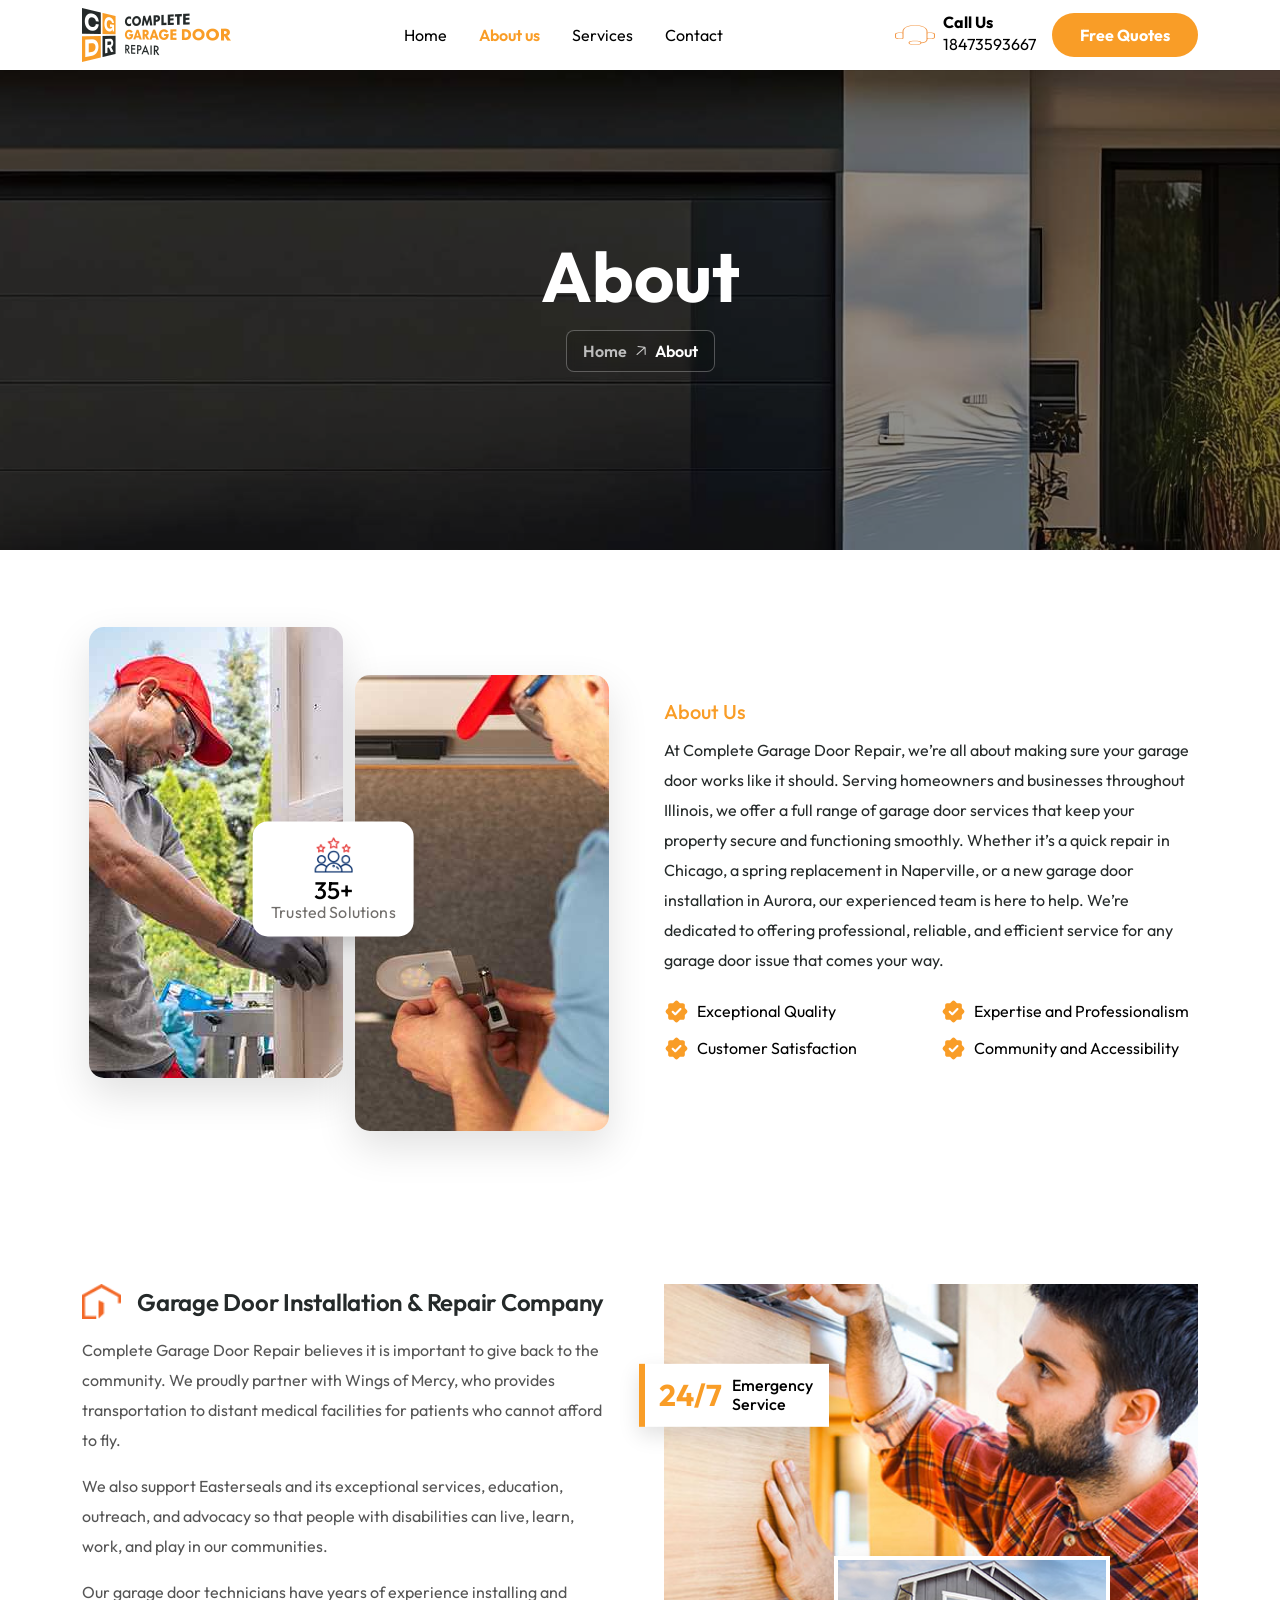
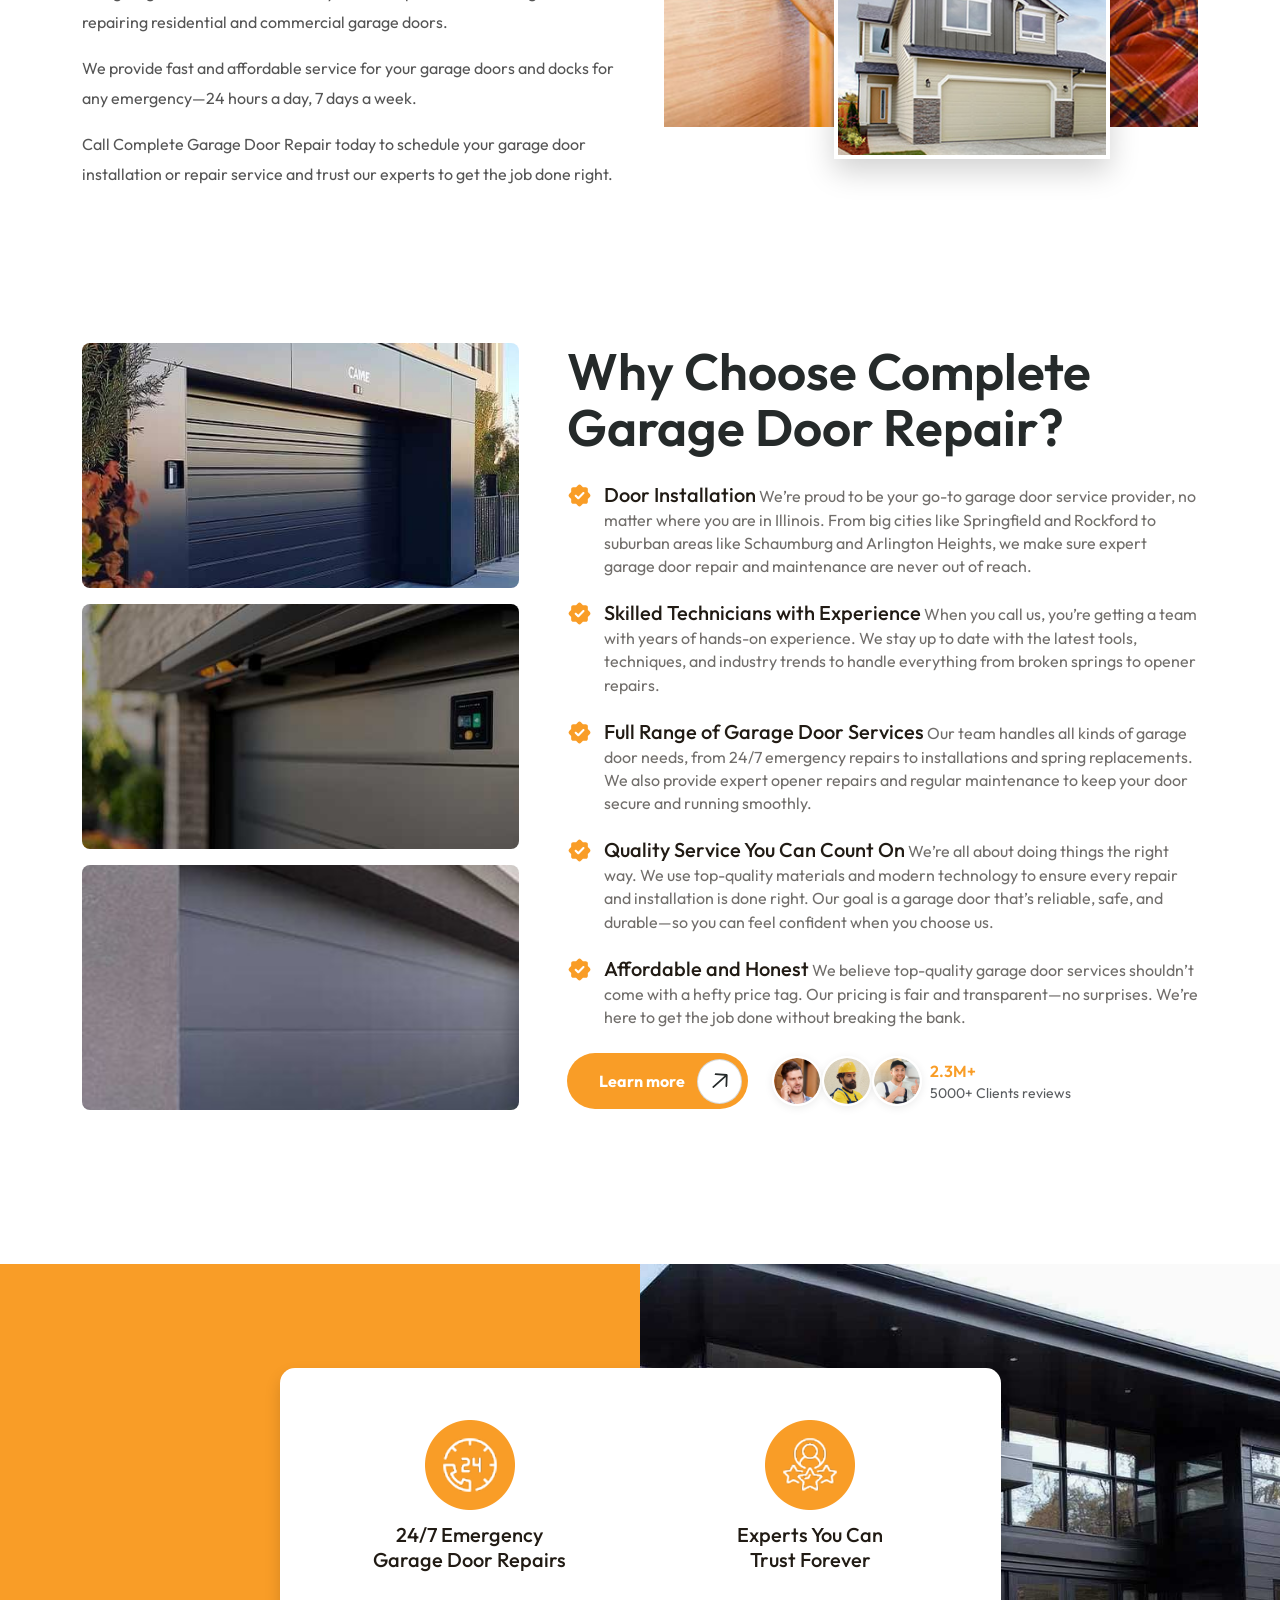
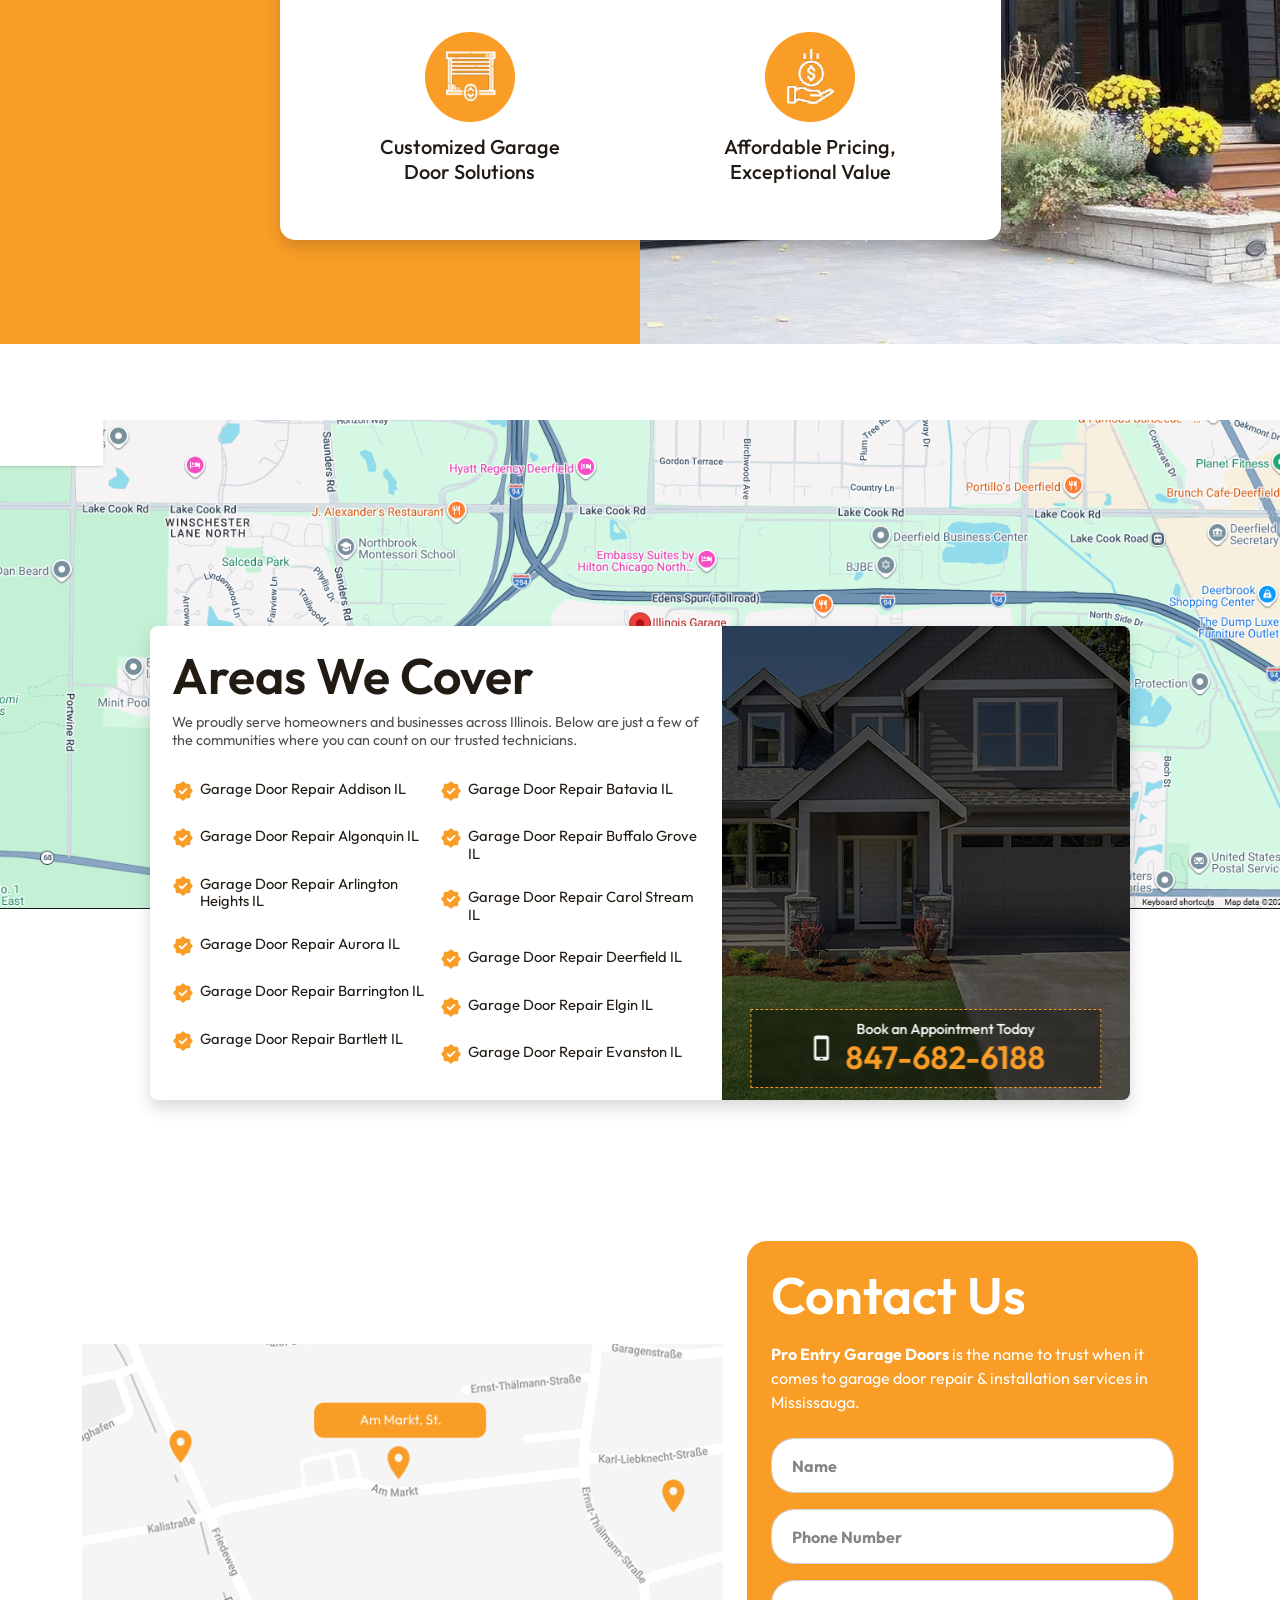
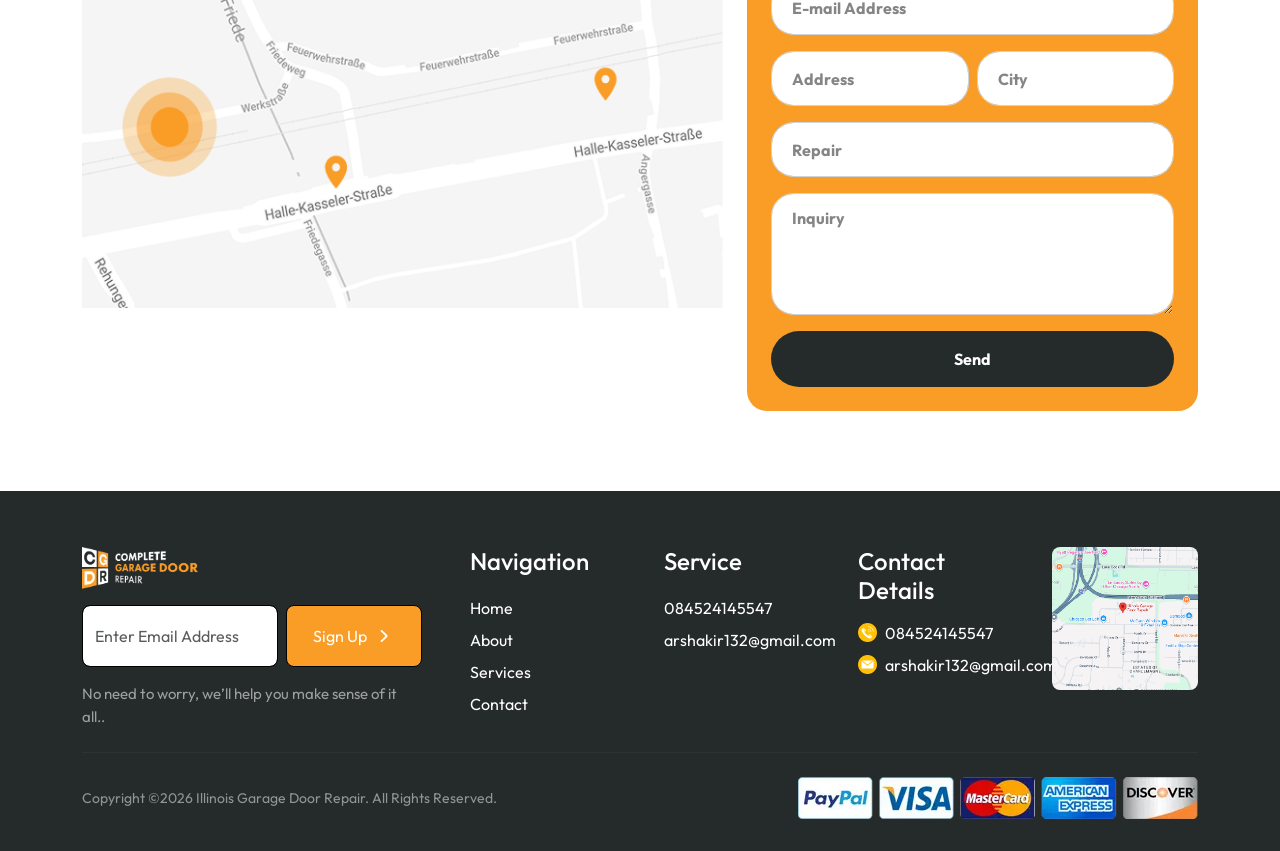
==== commit 919e58aa: "done" ====
--- a/about.html
+++ b/about.html
@@ -4,14 +4,14 @@
   <meta charset="utf-8">
   <meta name="viewport" content="width=device-width, initial-scale=1">
   <title>About Us | Complete Garage Door Repair</title>
-  <meta name="description" content="Learn about Complete Garage Door Repair, our mission, and why homeowners trust our experienced team for reliable garage door services.">
+  <meta name="description" content="Learn about Complete Garage Door Repair—trusted garage door installation, repair, and emergency service across Illinois.">
   <link rel="preconnect" href="https://fonts.googleapis.com">
   <link rel="preconnect" href="https://fonts.gstatic.com" crossorigin>
   <link href="https://fonts.googleapis.com/css2?family=Outfit:wght@400;500;600;700&display=swap" rel="stylesheet">
   <link href="https://cdn.jsdelivr.net/npm/bootstrap@5.3.3/dist/css/bootstrap.min.css" rel="stylesheet" integrity="sha384-QWTKZyjpPEjISv5WaRU9OFeRpok6YctnYmDr5pNlyT2bRjXh0JMhjY6hW+ALEwIH" crossorigin="anonymous">
   <link href="assets/css/main.css" rel="stylesheet">
 </head>
-<body>
+<body class="page-about">
   <!-- Header -->
   <header class="site-header sticky-top">
     <nav class="navbar navbar-expand-lg py-2">
@@ -25,8 +25,8 @@
         <div class="collapse navbar-collapse" id="mainNav">
           <ul class="navbar-nav mx-lg-auto mb-2 mb-lg-0 align-items-lg-center">
             <li class="nav-item"><a class="nav-link" href="index.html">Home</a></li>
-            <li class="nav-item"><a class="nav-link active" aria-current="page" href="about.html">About us</a></li>
-            <li class="nav-item"><a class="nav-link" href="service.html">Services</a></li>
+            <li class="nav-item"><a class="nav-link active" href="about.html" aria-current="page">About us</a></li>
+            <li class="nav-item"><a class="nav-link" href="services.html">Services</a></li>
             <li class="nav-item"><a class="nav-link" href="contact.html">Contact</a></li>
           </ul>
           <div class="d-flex flex-column flex-lg-row align-items-lg-center gap-3 ms-lg-3">
@@ -44,66 +44,65 @@
     </nav>
   </header>
 
-  <!-- Hero -->
-  <section class="main-hero text-white">
-    <div class="main-hero-bg" aria-hidden="true">
-      <img src="assets/imgs/about-us/about-hero.png" alt="">
-      <div class="hero-overlay-main"></div>
-    </div>
-    <div class="container hero-inner">
-      <div class="row">
-        <div class="col-12">
-          <h1 class="main-hero-title mb-3 hero-entrance text-center">About</h1>
-          <p class="main-hero-breadcrumb hero-entrance text-center mb-0">
-            <a href="index.html">Home</a>
-            <span class="sep">→</span>
-            <span>About</span>
-          </p>
-        </div>
-      </div>
-    </div>
-  </section>
-
-  <!-- About -->
-  <section id="about" class="section-about">
+  <!-- Page hero -->
+  <section class="about-page-hero text-white" aria-labelledby="about-hero-title">
+    <div class="about-page-hero__bg" aria-hidden="true">
+      <img src="assets/imgs/about/about-hero-bg.png" alt="">
+      <div class="about-page-hero__overlay"></div>
+    </div>
+    <div class="container about-page-hero__inner position-relative text-center">
+      <h1 id="about-hero-title" class="about-page-hero__title mb-3 hero-entrance">About</h1>
+      <nav class="about-breadcrumb d-inline-flex align-items-center gap-2 px-3 py-2 rounded-3 hero-entrance" aria-label="Breadcrumb">
+        <a class="about-breadcrumb__link" href="index.html">Home</a>
+        <span class="about-breadcrumb__sep" aria-hidden="true">
+          <img src="assets/imgs/icon-read-more-arrow.svg" alt="" width="12" height="12" class="about-breadcrumb__chev">
+        </span>
+        <span class="about-breadcrumb__current">About</span>
+      </nav>
+    </div>
+  </section>
+
+  <!-- Intro -->
+  <section class="section-about-page-intro">
     <div class="container">
-      <div class="row g-4 g-lg-5 align-items-center">
-        <div class="col-lg-5 reveal">
-          <div class="about-media-collage">
-            <div class="about-media-collage__left">
-              <img src="assets/imgs/home/service-photo-door-installation.png" alt="Garage door installation specialist">
-            </div>
-            <div class="about-media-collage__right">
-              <img src="assets/imgs/home/service-photo-door-repair.png" alt="Garage door repair">
-              <img src="assets/imgs/home/service-photo-cable-replacement.png" alt="Garage door cable replacement">
-            </div>
-            <div class="about-media-badge">
-              <img src="assets/imgs/mingcute_certificate-fill.png" alt="" width="26" height="26">
-              <div class="value">35+</div>
-              <div class="text">Trusted Solutions</div>
-            </div>
-          </div>
-        </div>
-        <div class="col-lg-7 reveal">
-          <p class="about-kicker">About Us</p>
-          <div class="about-body">
-            <p>At PRIME Garage Door Repair, we're all about making sure your garage door works like it should. Serving homeowners and businesses throughout Illinois, we offer a full range of garage door services that keep your property secure and functioning smoothly. Whether it's a quick repair in Chicago, a spring replacement in Naperville, or a new garage door installation in Aurora, our experienced team is here to help. We're dedicated to offering professional, reliable, and efficient service for any garage door issue that comes your way.</p>
-          </div>
-          <div class="about-checklist">
-            <div class="check-row">
-              <img class="check-ic-circled" src="assets/imgs/mingcute_certificate-fill.png" alt="" width="24" height="24">
+      <div class="row g-4 g-xl-5 align-items-start align-items-lg-center">
+        <div class="col-lg-6 reveal">
+          <div class="about-page-collage">
+            <div class="about-page-collage__img about-page-collage__img--primary">
+              <img src="assets/imgs/about/about-collage-1.png" alt="Technician working on a garage door">
+            </div>
+            <div class="about-page-collage__img about-page-collage__img--secondary">
+              <img src="assets/imgs/about/about-collage-2.png" alt="Garage door service in progress">
+            </div>
+            <div class="about-page-badge shadow">
+              <div class="about-page-badge__icon-wrap">
+                <img src="assets/imgs/about/about-badge-icon.png" alt="" width="38" height="35">
+              </div>
+              <div class="about-page-badge__num">35+</div>
+              <div class="about-page-badge__label"><span class="about-page-badge__label-text">Trusted Solutions</span></div>
+            </div>
+          </div>
+        </div>
+        <div class="col-lg-6 reveal about-page-intro-text">
+          <p class="about-kicker mb-2">About Us</p>
+          <div class="about-page-intro-copy text-body">
+            <p>At Complete Garage Door Repair, we’re all about making sure your garage door works like it should. Serving homeowners and businesses throughout Illinois, we offer a full range of garage door services that keep your property secure and functioning smoothly. Whether it’s a quick repair in Chicago, a spring replacement in Naperville, or a new garage door installation in Aurora, our experienced team is here to help. We’re dedicated to offering professional, reliable, and efficient service for any garage door issue that comes your way.</p>
+          </div>
+          <div class="about-values-grid mt-4">
+            <div class="about-values-grid__item">
+              <img src="assets/imgs/about/about-intro-check-icon.svg" alt="" class="about-values-grid__icon" width="25" height="25">
               <span>Exceptional Quality</span>
             </div>
-            <div class="check-row">
-              <img class="check-ic-circled" src="assets/imgs/mingcute_certificate-fill.png" alt="" width="24" height="24">
+            <div class="about-values-grid__item">
+              <img src="assets/imgs/about/about-intro-check-icon.svg" alt="" class="about-values-grid__icon" width="25" height="25">
               <span>Expertise and Professionalism</span>
             </div>
-            <div class="check-row">
-              <img class="check-ic-circled" src="assets/imgs/mingcute_certificate-fill.png" alt="" width="24" height="24">
+            <div class="about-values-grid__item">
+              <img src="assets/imgs/about/about-intro-check-icon.svg" alt="" class="about-values-grid__icon" width="25" height="25">
               <span>Customer Satisfaction</span>
             </div>
-            <div class="check-row">
-              <img class="check-ic-circled" src="assets/imgs/mingcute_certificate-fill.png" alt="" width="24" height="24">
+            <div class="about-values-grid__item">
+              <img src="assets/imgs/about/about-intro-check-icon.svg" alt="" class="about-values-grid__icon" width="25" height="25">
               <span>Community and Accessibility</span>
             </div>
           </div>
@@ -112,76 +111,84 @@
     </div>
   </section>
 
-  <!-- Company Detail -->
+  <!-- Company -->
   <section class="section-about-company">
     <div class="container">
-      <div class="row g-4 g-lg-5 align-items-start">
-        <div class="col-lg-7 reveal">
-          <div class="about-company-copy">
-            <p class="about-company-title mb-3">
-              <img src="assets/imgs/mingcute_certificate-fill.png" alt="" width="20" height="20">
-              <span>Garage Door Installation &amp; Repair Company</span>
-            </p>
-            <p>Overhead Door Solutions, Inc. believes it is important to give back to the community. We proudly partner with Wings of Mercy, who provides transportation to distant medical facilities for patients who cannot afford to fly.</p>
-            <p>Estesroals that provides exceptional services, education, outreach and advocacy so that people with disabilities can live, learn, work, and play in our communities.</p>
+      <div class="row g-4 g-xl-5 align-items-start">
+        <div class="col-lg-6 order-lg-1 reveal">
+          <div class="about-company-heading-row d-flex align-items-center gap-3 mb-3">
+            <img src="assets/imgs/about/about-company-icon.png" alt="" width="39" height="35" class="about-company-heading__icon flex-shrink-0">
+            <h2 class="about-company-heading mb-0">Garage Door Installation &amp; Repair Company</h2>
+          </div>
+          <div class="about-page-intro-copy text-body about-company-copy">
+            <p>Complete Garage Door Repair believes it is important to give back to the community. We proudly partner with Wings of Mercy, who provides transportation to distant medical facilities for patients who cannot afford to fly.</p>
+            <p>We also support Easterseals and its exceptional services, education, outreach, and advocacy so that people with disabilities can live, learn, work, and play in our communities.</p>
             <p>Our garage door technicians have years of experience installing and repairing residential and commercial garage doors.</p>
-            <p>Overhead Door Solutions, Inc. provides fast and affordable service to your garage doors and docks for any emergency 24 hours a day and 7 days a week.</p>
-            <p>Call Overhead Door Solutions, Inc. today to schedule your garage door installation or repair service and trust the experts to get the job done right.</p>
-          </div>
-        </div>
-        <div class="col-lg-5 reveal">
-          <div class="about-company-media">
-            <img class="about-company-media__main" src="assets/imgs/home/service-photo-door-repair.png" alt="Emergency garage door service">
+            <p>We provide fast and affordable service for your garage doors and docks for any emergency—24 hours a day, 7 days a week.</p>
+            <p class="mb-0">Call Complete Garage Door Repair today to schedule your garage door installation or repair service and trust our experts to get the job done right.</p>
+          </div>
+        </div>
+        <div class="col-lg-6 order-lg-2 reveal">
+          <div class="about-company-media position-relative">
+            <img class="about-company-media__main w-100" src="assets/imgs/about/about-company-main.png" alt="Technician providing garage door service">
             <div class="about-company-media__badge">
-              <span class="value">24/7</span>
-              <span class="label">Emergency Service</span>
-            </div>
-            <div class="about-company-media__thumb">
-              <img src="assets/imgs/about-us/background-image.png" alt="Garage door installation">
-            </div>
-          </div>
-        </div>
-      </div>
-    </div>
-  </section>
-
-  <!-- Why Choose -->
+              <div class="about-company-media__badge-inner">
+                <span class="about-company-media__badge-24">24/7</span>
+                <span class="about-company-media__badge-text">Emergency<br>Service</span>
+              </div>
+            </div>
+            <div class="about-company-media__inset">
+              <img src="assets/imgs/about/about-company-inset.png" alt="Completed garage door installation" class="about-company-media__inset-img w-100 h-100 object-fit-cover">
+            </div>
+          </div>
+        </div>
+      </div>
+    </div>
+  </section>
+
+  <!-- Why choose -->
   <section class="section-about-why">
     <div class="container">
-      <div class="row g-4 align-items-center">
+      <div class="row g-4 g-xl-5">
         <div class="col-lg-5 reveal">
-          <div class="about-why-media-stack">
-            <img src="assets/imgs/about-us/Frame-3.png" alt="Premium garage door panel" class="about-why-media-stack__item">
-            <img src="assets/imgs/about-us/Frame-2.png" alt="Reliable garage opener system" class="about-why-media-stack__item">
-            <img src="assets/imgs/about-us/Frame-1.png" alt="Modern garage door texture" class="about-why-media-stack__item">
+          <div class="about-why-stack d-flex flex-column gap-3">
+            <div class="about-why-stack__shot rounded-3 overflow-hidden">
+              <img src="assets/imgs/about/about-why-1.png" alt="Garage door keypad" class="w-100 h-100 object-fit-cover">
+            </div>
+            <div class="about-why-stack__shot rounded-3 overflow-hidden">
+              <img src="assets/imgs/about/about-why-2.png" alt="Garage door panels" class="w-100 h-100 object-fit-cover">
+            </div>
+            <div class="about-why-stack__shot rounded-3 overflow-hidden">
+              <img src="assets/imgs/about/about-why-3.png" alt="Garage door hardware detail" class="w-100 h-100 object-fit-cover">
+            </div>
           </div>
         </div>
         <div class="col-lg-7 reveal">
-          <h2 class="section-title about-why-title mb-3">Why Choose PRIME Garage Door Repair?</h2>
-          <ul class="about-why-list">
-            <li>
-              <img src="assets/imgs/mingcute_certificate-fill.png" alt="">
-              <span><strong>Door Installation</strong> We're proud to be your go-to garage door service provider, no matter where you are in Illinois. From big cities like Springfield and Rockford to suburban areas like Schaumburg and Arlington Heights, we make sure expert garage door repair and maintenance are never out of reach.</span>
+          <h2 class="about-why-title mb-4">Why Choose Complete Garage Door Repair?</h2>
+          <ul class="about-why-list list-unstyled mb-4">
+            <li class="about-why-list__item">
+              <img src="assets/imgs/about/about-intro-check-icon.svg" alt="" width="25" height="25" class="about-why-list__icon">
+              <p class="about-why-list__text mb-0"><span class="about-why-list__lead">Door Installation</span> We’re proud to be your go-to garage door service provider, no matter where you are in Illinois. From big cities like Springfield and Rockford to suburban areas like Schaumburg and Arlington Heights, we make sure expert garage door repair and maintenance are never out of reach.</p>
             </li>
-            <li>
-              <img src="assets/imgs/mingcute_certificate-fill.png" alt="">
-              <span><strong>Skilled Technicians with Experience</strong> When you call us, you're getting a team with years of hands-on experience. We've always staying up to date with the latest tools, techniques, and industry trends to handle everything from broken springs to opener repairs.</span>
+            <li class="about-why-list__item">
+              <img src="assets/imgs/about/about-intro-check-icon.svg" alt="" width="25" height="25" class="about-why-list__icon">
+              <p class="about-why-list__text mb-0"><span class="about-why-list__lead">Skilled Technicians with Experience</span> When you call us, you’re getting a team with years of hands-on experience. We stay up to date with the latest tools, techniques, and industry trends to handle everything from broken springs to opener repairs.</p>
             </li>
-            <li>
-              <img src="assets/imgs/mingcute_certificate-fill.png" alt="">
-              <span><strong>Full Range of Garage Door Services</strong> Our team handles all kinds of garage door needs, from 24/7 emergency repairs to installations and spring replacements. We also provide expert opener repairs and regular maintenance to keep your door secure and running smoothly.</span>
+            <li class="about-why-list__item">
+              <img src="assets/imgs/about/about-intro-check-icon.svg" alt="" width="25" height="25" class="about-why-list__icon">
+              <p class="about-why-list__text mb-0"><span class="about-why-list__lead">Full Range of Garage Door Services</span> Our team handles all kinds of garage door needs, from 24/7 emergency repairs to installations and spring replacements. We also provide expert opener repairs and regular maintenance to keep your door secure and running smoothly.</p>
             </li>
-            <li>
-              <img src="assets/imgs/mingcute_certificate-fill.png" alt="">
-              <span><strong>Quality Service You Can Count On</strong> We’re all about doing things the right way. We use top-quality materials and the latest technology to ensure that every repair and installation is done right. Our goal is to give you a garage door that's not only reliable but also safe and durable. When you trust us with your garage door, you can feel confident.</span>
+            <li class="about-why-list__item">
+              <img src="assets/imgs/about/about-intro-check-icon.svg" alt="" width="25" height="25" class="about-why-list__icon">
+              <p class="about-why-list__text mb-0"><span class="about-why-list__lead">Quality Service You Can Count On</span> We’re all about doing things the right way. We use top-quality materials and modern technology to ensure every repair and installation is done right. Our goal is a garage door that’s reliable, safe, and durable—so you can feel confident when you choose us.</p>
             </li>
-            <li>
-              <img src="assets/imgs/mingcute_certificate-fill.png" alt="">
-              <span><strong>Affordable and Honest</strong> We believe top-quality garage door services shouldn't come with a hefty price tag. Our pricing is fair and transparent, so there are no surprises.We’re here to get the job done without breaking the bank, offering you peace of mind.</span>
+            <li class="about-why-list__item">
+              <img src="assets/imgs/about/about-intro-check-icon.svg" alt="" width="25" height="25" class="about-why-list__icon">
+              <p class="about-why-list__text mb-0"><span class="about-why-list__lead">Affordable and Honest</span> We believe top-quality garage door services shouldn’t come with a hefty price tag. Our pricing is fair and transparent—no surprises. We’re here to get the job done without breaking the bank.</p>
             </li>
           </ul>
-          <div class="about-cta-row d-flex flex-column flex-sm-row align-items-sm-center gap-3 mt-4">
-            <a class="btn-hero-cta" href="#contact">
+          <div class="d-flex flex-column flex-sm-row align-items-sm-center gap-4 flex-wrap">
+            <a class="btn-hero-cta" href="services.html">
               Learn more
               <span class="cta-icon"><img src="assets/imgs/icon-cta-arrow.svg" alt=""></span>
             </a>
@@ -192,7 +199,7 @@
                 <img class="avatar-sm" src="assets/imgs/home/hero-trust-avatar-03.png" alt="">
               </div>
               <div>
-                <div class="stat">2.34+</div>
+                <div class="stat">2.3M+</div>
                 <div class="small text-muted">5000+ Clients reviews</div>
               </div>
             </div>
@@ -202,63 +209,107 @@
     </div>
   </section>
 
-  <!-- Features Strip -->
-  <section class="section-about-features">
-    <div class="container">
-      <div class="about-features-banner reveal">
-        <div class="about-features-banner__left"></div>
-        <div class="about-features-banner__right">
-          <img src="assets/imgs/about-us/background-image.png" alt="Modern house with garage door">
-        </div>
-        <div class="about-feature-card">
-          <div class="about-feature-card__item">
-            <span class="about-feature-card__icon"><img src="assets/imgs/mingcute_certificate-fill.png" alt=""></span>
-            <span>24/7 Emergency<br>Garage Door Repairs</span>
-          </div>
-          <div class="about-feature-card__item">
-            <span class="about-feature-card__icon"><img src="assets/imgs/mingcute_certificate-fill.png" alt=""></span>
-            <span>Experts You Can<br>Trust Forever</span>
-          </div>
-          <div class="about-feature-card__item">
-            <span class="about-feature-card__icon"><img src="assets/imgs/mingcute_certificate-fill.png" alt=""></span>
-            <span>Customized Garage<br>Door Solutions</span>
-          </div>
-          <div class="about-feature-card__item">
-            <span class="about-feature-card__icon"><img src="assets/imgs/mingcute_certificate-fill.png" alt=""></span>
-            <span>Affordable Pricing,<br>Exceptional Value</span>
-          </div>
-        </div>
-      </div>
-    </div>
-  </section>
-
-  <!-- Area We Cover -->
-  <section class="section-area-cover">
-    <div class="container">
-      <h2 class="section-title text-center mb-4 reveal">Area We Cover</h2>
-      <div class="row g-4 align-items-stretch">
-        <div class="col-lg-7 reveal d-flex">
-          <div class="area-cover-map-card w-100">
-            <img src="assets/imgs/home/contact-locations-map.png" alt="Service area map" class="area-cover-map-card__bg">
-            <div class="area-cover-list">
-              <ul>
-                <li><img src="assets/imgs/icon-list-bullet.svg" alt="">North York</li>
-                <li><img src="assets/imgs/icon-list-bullet.svg" alt="">Mississauga</li>
-                <li><img src="assets/imgs/icon-list-bullet.svg" alt="">Etobicoke</li>
-                <li><img src="assets/imgs/icon-list-bullet.svg" alt="">Vaughan</li>
-                <li><img src="assets/imgs/icon-list-bullet.svg" alt="">Brampton</li>
-              </ul>
-            </div>
-          </div>
-        </div>
-        <div class="col-lg-5 reveal d-flex">
-          <div class="area-cover-image-card w-100">
-            <img src="assets/imgs/about-us/background-image.png" alt="Local service coverage">
-            <div class="area-cover-image-card__overlay"></div>
-            <a class="area-cover-image-card__link" href="#contact">
-              Learn more
-              <img src="assets/imgs/about-us/learn-more.png" alt="" width="45" height="45">
-            </a>
+  <!-- Feature band: ~40% orange | ~60% photo; card centered on split (Figma) -->
+  <section class="about-features-band" aria-labelledby="features-band-title">
+    <div class="about-features-band__split">
+      <div class="about-features-band__orange" aria-hidden="true"></div>
+      <div class="about-features-band__image-wrap reveal">
+        <img src="assets/imgs/about/about-features-side.png" alt="Modern home with garage door" class="about-features-band__image" loading="lazy" decoding="async">
+      </div>
+      <div class="about-features-band__overlay">
+        <div class="about-features-card shadow reveal">
+          <h2 id="features-band-title" class="visually-hidden">Why homeowners choose us</h2>
+          <div class="row g-3 g-md-4">
+            <div class="col-6">
+              <div class="about-feature-tile h-100 text-center">
+                <div class="about-feature-tile__icon mx-auto">
+                  <img src="assets/imgs/about/about-feature-1.png" alt="" class="about-feature-tile__icon-img" width="90" height="90">
+                </div>
+                <p class="about-feature-tile__label mb-0">24/7 Emergency<br>Garage Door Repairs</p>
+              </div>
+            </div>
+            <div class="col-6">
+              <div class="about-feature-tile h-100 text-center">
+                <div class="about-feature-tile__icon mx-auto">
+                  <img src="assets/imgs/about/about-feature-2.png" alt="" class="about-feature-tile__icon-img" width="90" height="90">
+                </div>
+                <p class="about-feature-tile__label mb-0">Experts You Can<br>Trust Forever</p>
+              </div>
+            </div>
+            <div class="col-6">
+              <div class="about-feature-tile h-100 text-center">
+                <div class="about-feature-tile__icon mx-auto">
+                  <img src="assets/imgs/about/about-feature-3.png" alt="" class="about-feature-tile__icon-img" width="90" height="90">
+                </div>
+                <p class="about-feature-tile__label mb-0">Customized Garage<br>Door Solutions</p>
+              </div>
+            </div>
+            <div class="col-6">
+              <div class="about-feature-tile h-100 text-center">
+                <div class="about-feature-tile__icon mx-auto">
+                  <img src="assets/imgs/about/about-feature-4.png" alt="" class="about-feature-tile__icon-img" width="90" height="90">
+                </div>
+                <p class="about-feature-tile__label mb-0">Affordable Pricing,<br>Exceptional Value</p>
+              </div>
+            </div>
+          </div>
+        </div>
+      </div>
+    </div>
+  </section>
+
+  <!-- Areas -->
+  <section class="section-about-areas position-relative">
+    <div class="about-areas-bg" aria-hidden="true">
+      <img src="assets/imgs/about/about-areas-map-bg.png" alt="">
+    </div>
+    <div class="container position-relative about-areas-desktop-pt">
+      <div class="row justify-content-center">
+        <div class="col-12 col-xl-11 reveal">
+          <div class="about-areas-card shadow h-100">
+            <div class="row g-0 about-areas-layout">
+              <div class="col-lg-7 about-areas-content-col">
+                <h2 class="about-areas-title mb-3">Areas We Cover</h2>
+                <p class="text-muted mb-4 about-areas-lead">We proudly serve homeowners and businesses across Illinois. Below are just a few of the communities where you can count on our trusted technicians.</p>
+                <div class="row g-2 about-areas-columns">
+                  <div class="col-sm-6">
+                    <ul class="about-areas-list list-unstyled mb-3">
+                      <li class="pt-3"><img src="assets/imgs/about/about-intro-check-icon.svg" alt="" width="22" height="22">Garage Door Repair Addison IL</li>
+                      <li class="pt-3"><img src="assets/imgs/about/about-intro-check-icon.svg" alt="" width="22" height="22">Garage Door Repair Algonquin IL</li>
+                      <li class="pt-3"><img src="assets/imgs/about/about-intro-check-icon.svg" alt="" width="22" height="22">Garage Door Repair Arlington Heights IL</li>
+                      <li class="pt-3"><img src="assets/imgs/about/about-intro-check-icon.svg" alt="" width="22" height="22">Garage Door Repair Aurora IL</li>
+                      <li class="pt-3"><img src="assets/imgs/about/about-intro-check-icon.svg" alt="" width="22" height="22">Garage Door Repair Barrington IL</li>
+                      <li class="pt-3"><img src="assets/imgs/about/about-intro-check-icon.svg" alt="" width="22" height="22">Garage Door Repair Bartlett IL</li>
+                    </ul>
+                  </div>
+                  <div class="col-sm-6">
+                    <ul class="about-areas-list list-unstyled mb-0">
+                      <li class="pt-3"><img src="assets/imgs/about/about-intro-check-icon.svg" alt="" width="22" height="22">Garage Door Repair Batavia IL</li>
+                      <li class="pt-3"><img src="assets/imgs/about/about-intro-check-icon.svg" alt="" width="22" height="22">Garage Door Repair Buffalo Grove IL</li>
+                      <li class="pt-3"><img src="assets/imgs/about/about-intro-check-icon.svg" alt="" width="22" height="22">Garage Door Repair Carol Stream IL</li>
+                      <li class="pt-3"><img src="assets/imgs/about/about-intro-check-icon.svg" alt="" width="22" height="22">Garage Door Repair Deerfield IL</li>
+                      <li class="pt-3"><img src="assets/imgs/about/about-intro-check-icon.svg" alt="" width="22" height="22">Garage Door Repair Elgin IL</li>
+                      <li class="pt-3"><img src="assets/imgs/about/about-intro-check-icon.svg" alt="" width="22" height="22">Garage Door Repair Evanston IL</li>
+                    </ul>
+                  </div>
+                </div>
+              </div>
+              <div class="col-lg-5 about-areas-media-col">
+                <div class="about-areas-visual">
+                  <div class="about-areas-house overflow-hidden position-relative">
+                    <img src="assets/imgs/about/about-areas-house.png" alt="Residential garage" class="w-100 h-100 object-fit-cover">
+                    <div class="about-areas-house__shade" aria-hidden="true"></div>
+                    <div class="about-areas-book">
+                      <img src="assets/imgs/about/gridicons_phone.svg" alt="" class="about-areas-book__phone-icon" width="48" height="48">
+                      <div class="about-areas-book__content">
+                        <p class="about-areas-book__title mb-0">Book an Appointment Today</p>
+                        <a class="about-areas-book__num" href="tel:+8476826188">847-682-6188</a>
+                      </div>
+                    </div>
+                  </div>
+                </div>
+              </div>
+            </div>
           </div>
         </div>
       </div>
@@ -318,8 +369,8 @@
           <nav class="nav flex-column">
             <a class="nav-link px-0" href="index.html">Home</a>
             <a class="nav-link px-0" href="about.html">About</a>
-            <a class="nav-link px-0" href="index.html#services">Services</a>
-            <a class="nav-link px-0" href="#contact">Contact</a>
+            <a class="nav-link px-0" href="services.html">Services</a>
+            <a class="nav-link px-0" href="contact.html">Contact</a>
           </nav>
         </div>
         <div class="col-6 col-lg-2">
--- a/assets/css/main.css
+++ b/assets/css/main.css
@@ -44,10 +44,9 @@
   color: var(--cg-orange);
 }
 
-.site-header .nav-link.active,
-.site-header .nav-link[aria-current="page"] {
+.site-header .nav-link.active {
   color: var(--cg-orange);
-  font-weight: 500;
+  font-weight: 600;
 }
 
 .brand-logo-img {
@@ -115,30 +114,18 @@
 }
 
 /* Hero */
-.main-hero {
-  position: relative;
-  overflow: hidden;
-  min-height: 368px;
-  /* min-height: min(85vh, 731px); */
-}
 .hero-section {
   position: relative;
   min-height: min(85vh, 731px);
   background: var(--cg-orange);
 }
 
-.main-hero-bg,
 .hero-bg {
   position: absolute;
   inset: 0;
   overflow: hidden;
 }
-.main-hero-bg img {
-  width: 100%;
-  height: 100%;
-  object-fit: cover;
-  object-position: center;
-}
+
 .hero-bg img {
   width: 100%;
   height: 115%;
@@ -150,11 +137,6 @@
   position: absolute;
   inset: 0;
   background: rgba(0, 0, 0, 0.2);
-}
-.hero-overlay-main {
-  position: absolute;
-  inset: 0;
-  background: rgba(0, 0, 0, 0.44);
 }
 
 .hero-inner {
@@ -204,52 +186,6 @@
 .hero-stars img {
   width: 24px;
   height: 24px;
-}
-.main-hero-title{
-  font-weight: 700;
-  font-size: clamp(2rem, 5vw, 4.375rem);
-  line-height: 1.05;
-  color: #fff;
-}
-
-.main-hero .hero-inner {
-  min-height: 368px;
-  display: flex;
-  align-items: center;
-  justify-content: center;
-}
-.main-hero .hero-inner .row .col-12{
-  display: flex;
-  flex-direction: column;
-  align-items: center;
-  justify-content: center;
-}
-
-.main-hero-breadcrumb {
-  color: #fff;
-  font-size: 0.8125rem;
-  font-weight: 500;
-  display: inline-flex;
-  align-items: center;
-  gap: 0.45rem;
-  border: 1px solid rgba(255, 255, 255, 0.35);
-  border-radius: 9px;
-  padding: 0.4rem 0.95rem;
-  margin-inline: auto;
-}
-
-.main-hero-breadcrumb a {
-  color: #fff;
-  text-decoration: none;
-}
-
-.main-hero-breadcrumb span {
-  opacity: 0.9;
-}
-
-.main-hero-breadcrumb .sep {
-  font-size: 0.78rem;
-  opacity: 0.8;
 }
 
 .hero-title {
@@ -389,9 +325,8 @@
 /* About */
 
 .section-about {
-  padding-top: 4.4rem;
-  padding-bottom: 6.2rem;
-  background: #f7f7f7;
+  padding-top: 4rem;
+  padding-bottom: 7rem;
 }
 
 @media (min-width: 992px) {
@@ -402,8 +337,8 @@
 
 .about-kicker {
   color: var(--cg-orange);
-  font-weight: 700;
-  font-size: 2rem;
+  font-weight: 500;
+  font-size: 1.25rem;
 }
 
 .about-title {
@@ -414,15 +349,21 @@
 }
 
 /* About column — vertical rhythm aligned with Figma */
+.section-about .about-kicker {
+  margin-bottom: 1rem;
+}
+
+.section-about .about-title {
+  margin-bottom: 1.625rem;
+}
+
 .section-about .about-body {
-  margin-bottom: 1.5rem;
+  margin-bottom: 1.875rem;
 }
 
 .section-about .about-body p {
-  margin-bottom: 0;
-  line-height: 2;
-  font-size: 1rem;
-  color: #2f2f2f;
+  margin-bottom: 1.25rem;
+  line-height: 1.65;
 }
 
 .section-about .about-body p:last-of-type {
@@ -430,392 +371,11 @@
 }
 
 .section-about .about-checklist {
-  margin-bottom: 0;
-  display: grid;
-  grid-template-columns: 1fr 1fr;
-  column-gap: 1.25rem;
-  row-gap: 0.25rem;
+  margin-bottom: 2rem;
 }
 
 .section-about .about-cta-row {
   margin-top: 0.25rem;
-}
-
-/* About page sections */
-.about-media-collage {
-  display: grid;
-  grid-template-columns: 1fr 1fr;
-  gap: 1.05rem;
-  position: relative;
-}
-
-.about-media-collage img {
-  width: 100%;
-  border-radius: 12px;
-  object-fit: cover;
-  display: block;
-}
-
-.about-media-collage__left img {
-  height: 100%;
-  min-height: 420px;
-}
-
-.about-media-collage__right {
-  display: grid;
-  gap: 1.05rem;
-}
-
-.about-media-collage__right img {
-  height: 204px;
-}
-
-.about-media-badge {
-  position: absolute;
-  left: 45%;
-  top: 52%;
-  transform: translate(-50%, -50%);
-  z-index: 2;
-  width: 116px;
-  height: 122px;
-  border-radius: 12px;
-  background: #fff;
-  border: 1px solid rgba(0, 0, 0, 0.08);
-  box-shadow: 0 14px 30px rgba(0, 0, 0, 0.12);
-  display: flex;
-  flex-direction: column;
-  justify-content: center;
-  align-items: center;
-  text-align: center;
-}
-
-.about-media-badge .value {
-  font-size: 2rem;
-  line-height: 1;
-  color: #252a2a;
-  font-weight: 500;
-}
-
-.about-media-badge .text {
-  font-size: 0.95rem;
-  line-height: 1.25;
-  color: #716e6b;
-}
-
-.section-about-company {
-  background: #f7f7f7;
-  padding: 0 0 5.5rem;
-}
-
-.about-company-copy {
-  max-width: 690px;
-}
-
-.about-company-title {
-  color: #252a2a;
-  font-weight: 500;
-  font-size: 1.125rem;
-  display: inline-flex;
-  align-items: center;
-  gap: 0.45rem;
-}
-
-.about-company-title img {
-  width: 16px;
-  height: 16px;
-  object-fit: contain;
-}
-
-.about-company-copy p {
-  font-size: 1rem;
-  line-height: 1.95;
-  color: #2f2f2f;
-  margin-bottom: 0.45rem;
-}
-
-.about-company-copy p:last-child {
-  margin-bottom: 0;
-}
-
-.about-company-media {
-  position: relative;
-  border-radius: 10px;
-  overflow: visible;
-}
-
-.about-company-media__main {
-  width: 100%;
-  height: 426px;
-  object-fit: cover;
-  border-radius: 10px;
-  display: block;
-}
-
-.about-company-media__badge {
-  position: absolute;
-  left: -22px;
-  top: 42%;
-  transform: translateY(-50%);
-  background: #fff;
-  border-radius: 8px;
-  box-shadow: 0 10px 22px rgba(0, 0, 0, 0.18);
-  padding: 0.75rem 0.95rem;
-  display: flex;
-  align-items: center;
-  gap: 0.7rem;
-}
-
-.about-company-media__badge .value {
-  color: var(--cg-orange);
-  font-size: 2.125rem;
-  font-weight: 700;
-  line-height: 1;
-}
-
-.about-company-media__badge .label {
-  color: #252a2a;
-  font-size: 1.25rem;
-  line-height: 1.15;
-  font-weight: 500;
-}
-
-.about-company-media__thumb {
-  position: absolute;
-  left: 52%;
-  bottom: -28px;
-  transform: translateX(-50%);
-  width: 168px;
-  height: 138px;
-  border-radius: 8px;
-  border: 3px solid #fff;
-  box-shadow: 0 10px 20px rgba(0, 0, 0, 0.2);
-  overflow: hidden;
-}
-
-.about-company-media__thumb img {
-  width: 100%;
-  height: 100%;
-  object-fit: cover;
-}
-
-.section-about-why {
-  background: #fff;
-  padding: 0 0 4rem;
-}
-
-.about-why-title {
-  color: #252a2a;
-  font-size: clamp(2.1rem, 4vw, 3.4rem);
-  font-weight: 600;
-  line-height: 1.16;
-  letter-spacing: -0.01em;
-}
-
-.about-why-media-stack {
-  display: grid;
-  gap: 0.75rem;
-}
-
-.about-why-media-stack__item {
-  width: 100%;
-  border-radius: 8px;
-  display: block;
-}
-
-.about-why-list {
-  list-style: none;
-  padding: 0;
-  margin: 0;
-}
-
-.about-why-list li {
-  display: flex;
-  align-items: flex-start;
-  gap: 0.5rem;
-  font-size: 0.9375rem;
-  line-height: 1.45;
-  color: var(--cg-body);
-  margin-bottom: 0.95rem;
-}
-
-.about-why-list li strong {
-  font-weight: 600;
-  color: #252a2a;
-  margin-right: 0.2rem;
-}
-
-.about-why-list li img {
-  width: 16px;
-  height: 16px;
-  margin-top: 0.3rem;
-}
-
-.section-about-why .about-cta-row {
-  margin-top: 0.9rem !important;
-}
-
-.section-about-why .about-cta-row .btn-hero-cta {
-  padding-left: 1.25rem;
-  font-size: 0.9rem;
-}
-
-.section-about-why .reviews-pill .stat {
-  font-size: 0.95rem;
-  line-height: 1.1;
-}
-
-.section-about-why .reviews-pill .small {
-  color: #252a2a !important;
-  font-size: 0.875rem;
-}
-
-.section-about-features {
-  padding-bottom: 4.75rem;
-}
-
-.about-features-banner {
-  position: relative;
-  display: grid;
-  grid-template-columns: 1fr 1.02fr;
-  min-height: 390px;
-  border-radius: 0;
-  overflow: hidden;
-}
-
-.about-features-banner__left {
-  background: var(--cg-orange);
-}
-
-.about-feature-card {
-  position: absolute;
-  left: 40%;
-  top: 50%;
-  transform: translate(-50%, -50%);
-  background: #fff;
-  border-radius: 8px;
-  box-shadow: 0 12px 22px rgba(0, 0, 0, 0.22);
-  padding: 2rem 2.15rem;
-  width: 382px;
-  max-width: calc(100% - 2rem);
-  display: grid;
-  grid-template-columns: 1fr 1fr;
-  gap: 1.6rem 1.9rem;
-  z-index: 2;
-}
-
-.about-feature-card__item {
-  display: flex;
-  flex-direction: column;
-  align-items: center;
-  gap: 0.7rem;
-  text-align: center;
-  color: #252a2a;
-  font-size: 1rem;
-  line-height: 1.3;
-  font-weight: 500;
-}
-
-.about-feature-card__icon img {
-  width: 34px;
-  height: 34px;
-  object-fit: contain;
-}
-
-.about-features-banner__right img {
-  width: 100%;
-  height: 100%;
-  object-fit: cover;
-  display: block;
-}
-
-.section-area-cover {
-  padding-bottom: 4.5rem;
-}
-
-.area-cover-map-card {
-  position: relative;
-  border-radius: 10px;
-  overflow: hidden;
-  min-height: 310px;
-}
-
-.area-cover-map-card__bg {
-  position: absolute;
-  inset: 0;
-  width: 100%;
-  height: 100%;
-  object-fit: cover;
-}
-
-.area-cover-list {
-  position: relative;
-  z-index: 1;
-  max-width: 290px;
-  background: rgba(255, 255, 255, 0.94);
-  border-radius: 8px;
-  margin: 1rem;
-  padding: 0.9rem 1rem;
-  box-shadow: 0 8px 20px rgba(0, 0, 0, 0.14);
-}
-
-.area-cover-list ul {
-  list-style: none;
-  margin: 0;
-  padding: 0;
-}
-
-.area-cover-list li {
-  font-size: 0.95rem;
-  color: #252a2a;
-  display: flex;
-  align-items: center;
-  gap: 0.45rem;
-  margin-bottom: 0.42rem;
-}
-
-.area-cover-list li:last-child {
-  margin-bottom: 0;
-}
-
-.area-cover-list li img {
-  width: 14px;
-  height: 14px;
-}
-
-.area-cover-image-card {
-  position: relative;
-  border-radius: 10px;
-  overflow: hidden;
-  min-height: 310px;
-}
-
-.area-cover-image-card > img {
-  width: 100%;
-  height: 100%;
-  object-fit: cover;
-  display: block;
-}
-
-.area-cover-image-card__overlay {
-  position: absolute;
-  inset: 0;
-  background: linear-gradient(180deg, rgba(0, 0, 0, 0.18) 0%, rgba(0, 0, 0, 0.52) 100%);
-}
-
-.area-cover-image-card__link {
-  position: absolute;
-  left: 1rem;
-  bottom: 1rem;
-  z-index: 1;
-  color: #fff;
-  text-decoration: none;
-  display: inline-flex;
-  align-items: center;
-  gap: 0.75rem;
-}
-
-.area-cover-image-card__link:hover {
-  color: #fff;
 }
 
 .about-media {
@@ -893,8 +453,8 @@
 
 /* Figma: thin orange circle + thin orange check, white fill (single SVG asset) */
 .section-about .check-ic-circled {
-  width: 16px;
-  height: 16px;
+  width: 24px;
+  height: 24px;
   flex-shrink: 0;
   display: block;
   object-fit: contain;
@@ -902,14 +462,11 @@
 
 .section-about .check-row {
   gap: 0.75rem;
+  margin-bottom: 0.875rem;
+}
+
+.section-about .check-row:last-child {
   margin-bottom: 0;
-  align-items: center;
-}
-
-.section-about .check-row span {
-  font-size: 1rem;
-  color: #252a2a;
-  font-weight: 400;
 }
 
 .about-body p {
@@ -976,6 +533,7 @@
   height: 253px;
   object-fit: cover;
   border-radius: 10px;
+  transition: transform 0.45s ease;
 }
 
 .service-card .icon-badge {
@@ -989,12 +547,27 @@
   display: flex;
   align-items: center;
   justify-content: center;
+  transition: transform 0.35s ease, box-shadow 0.35s ease;
 }
 
 .service-card .icon-badge img {
   width: 30px;
   height: 30px;
   object-fit: contain;
+  transition: transform 0.35s ease;
+}
+
+.service-card:hover .thumb img {
+  transform: scale(1.04);
+}
+
+.service-card:hover .icon-badge {
+  transform: translateY(-2px);
+  box-shadow: 0 10px 20px rgba(249, 157, 39, 0.35);
+}
+
+.service-card:hover .icon-badge img {
+  transform: scale(1.08);
 }
 
 .service-card h3 {
@@ -1044,7 +617,7 @@
   font-size: 1rem;
   color: #000;
   text-decoration: none;
-  transition: background 0.25s ease, color 0.25s ease;
+  transition: background 0.25s ease, color 0.25s ease, box-shadow 0.25s ease, transform 0.25s ease;
 }
 
 .btn-read-more__label {
@@ -1055,6 +628,8 @@
 .btn-read-more:hover {
   background: rgba(249, 157, 39, 0.08);
   color: #000;
+  box-shadow: 0 8px 16px rgba(249, 157, 39, 0.22);
+  transform: translateY(-1px);
 }
 
 .btn-read-more .arrow-circle {
@@ -1066,6 +641,7 @@
   align-items: center;
   justify-content: center;
   flex-shrink: 0;
+  transition: transform 0.25s ease, box-shadow 0.25s ease;
 }
 
 .btn-read-more .arrow-circle img {
@@ -1075,897 +651,21 @@
   object-fit: contain;
   transform: rotate(-42deg);
   transform-origin: center center;
-}
-
-/* Services page */
-.service-page .main-hero {
-  min-height: 330px;
-}
-
-.service-page .main-hero .hero-inner {
-  min-height: 330px;
-}
-
-.service-page .section-service-grid {
-  padding: 4.25rem 0 4.75rem;
-  background: #fef2de;
-}
-
-.service-page .section-service-grid .section-title {
-  font-weight: 600;
-  font-size: clamp(2rem, 4vw, 3rem);
-  color: #252a2a;
-}
-
-.service-grid-subtitle {
-  max-width: 64rem;
-  font-size: 0.8125rem;
-  color: #716e6b;
-  line-height: 1.45;
-}
-
-.service-page .service-card-compact .thumb img {
-  height: 196px;
-  border-radius: 14px;
-}
-
-.service-page .service-card-compact .icon-badge {
-  width: 28px;
-  height: 28px;
-  left: 0.85rem;
-  top: 0.85rem;
-  border-radius: 50%;
-}
-
-.service-page .service-card-compact .icon-badge img {
-  width: 15px;
-  height: 15px;
-}
-
-.service-page .service-card-compact h3 {
-  font-size: 1.75rem;
-  line-height: 1.2;
-  font-weight: 500;
-  white-space: nowrap;
-  overflow: hidden;
-  text-overflow: ellipsis;
-  display: block;
-  width: 100%;
-}
-
-.service-page .service-card-compact .excerpt {
-  font-size: 1rem;
-  line-height: 1.5;
-  margin-bottom: 1rem !important;
-  display: -webkit-box;
-  -webkit-box-orient: vertical;
-  -webkit-line-clamp: 3;
-  line-clamp: 3;
-  overflow: hidden;
-}
-
-.service-page .service-card-compact .btn-read-more {
-  padding: 0.28rem 0.28rem 0.28rem 1.2rem;
-  font-size: 1.05rem;
-  border-radius: 30px;
-  border-width: 1px;
-  min-height: 44px;
-}
-
-.service-page .service-card-compact .btn-read-more .arrow-circle {
-  width: 24px;
-  height: 24px;
-}
-
-.service-page .service-card-compact .btn-read-more .arrow-circle img {
-  width: 11px;
-  height: 11px;
-}
-
-.service-page .service-card-compact {
-  border: 1px solid #d8d8d8;
-  border-radius: 10px;
-  box-shadow: 0 4px 12px rgba(0, 0, 0, 0.12);
-  padding: 1rem !important;
-  background: #f8f8f8;
-}
-
-.service-page .service-card-compact:hover {
-  transform: translateY(-4px);
-  box-shadow: 0 10px 24px rgba(0, 0, 0, 0.16);
-}
-
-.service-page .section-common-problems {
-  padding: 1.25rem 0 4.25rem;
-}
-
-.service-page .common-problems-collage {
-  position: relative;
-  min-height: 360px;
-}
-
-.service-page .common-problems-collage__main {
-  width: 72%;
-  height: 305px;
-  object-fit: cover;
-  border-radius: 8px;
-  display: block;
-}
-
-.service-page .common-problems-collage__sub {
-  position: absolute;
-  left: 42%;
-  bottom: -8px;
-  width: 48%;
-  height: 126px;
-  object-fit: cover;
-  border-radius: 8px;
-  border: 3px solid #fff;
-  box-shadow: 0 10px 20px rgba(0, 0, 0, 0.18);
-}
-
-.service-page .common-problems-kicker {
-  font-size: 0.75rem;
-  color: #252a2a;
-  display: inline-flex;
-  align-items: center;
-  gap: 0.35rem;
-}
-
-.service-page .common-problems-kicker img {
-  width: 14px;
-  height: 14px;
-}
-
-.service-page .section-common-problems .section-title {
-  font-weight: 600;
-  font-size: clamp(2rem, 4vw, 3rem);
-  color: #252a2a;
-  line-height: 1.12;
-}
-
-.problem-check-list {
-  list-style: none;
-  padding: 0;
-  margin: 0;
-}
-
-.problem-check-list li {
-  display: flex;
-  align-items: flex-start;
-  gap: 0.55rem;
-  margin-bottom: 0.75rem;
-  color: #252a2a;
-  font-size: 0.88rem;
-  line-height: 1.35;
-}
-
-.problem-check-list li img {
-  width: 14px;
-  height: 14px;
-  margin-top: 0.14rem;
-}
-
-.service-page .section-service-estimate {
-  padding: 0 0 4rem;
-}
-
-.service-page .btn-problem-cta {
-  font-size: 0.8rem;
-  padding: 0.2rem 0.25rem 0.2rem 0.95rem;
-}
-
-.service-page .btn-problem-cta .cta-icon {
-  width: 28px;
-  height: 28px;
-  margin-left: 0.45rem;
-}
-
-.service-page .btn-problem-cta .cta-icon img {
-  width: 11px;
-  height: 11px;
-}
-
-.service-page .service-quote-banner {
-  position: relative;
-  display: grid;
-  grid-template-columns: 53% 47%;
-  border-radius: 0;
-  overflow: hidden;
-  min-height: 324px;
-}
-
-.service-page .service-quote-banner__media img {
-  width: 100%;
-  height: 100%;
-  min-height: 324px;
-  object-fit: cover;
-  object-position: center left;
-}
-
-.service-page .service-quote-banner__form-wrap {
-  position: relative;
-  background: #cf7f13;
-}
-
-.service-page .service-quote-banner__form-wrap::before {
-  content: "";
-  position: absolute;
-  left: -34px;
-  top: -22px;
-  width: 64px;
-  height: 132%;
-  background: #fff;
-  transform: rotate(16deg);
-  transform-origin: center;
-  z-index: 0;
-}
-
-.service-page .service-quote-banner__overlay {
-  position: absolute;
-  inset: 0;
-  background: linear-gradient(0deg, rgba(249, 157, 39, 0.83), rgba(249, 157, 39, 0.83)),
-    url("../imgs/about-us/background-image.png") center center/cover no-repeat;
-}
-
-.service-page .service-quote-form {
-  position: relative;
-  z-index: 1;
-  padding: 1.15rem 1.1rem 1rem 1.35rem;
-  color: #fff;
-  max-width: 306px;
-}
-
-.service-page .service-quote-form .quote-kicker {
-  font-size: 0.6rem;
-  text-transform: uppercase;
-  letter-spacing: 0.08em;
-  opacity: 0.95;
-}
-
-.service-page .service-quote-form h2 {
-  font-size: 2.65rem;
-  line-height: 1.06;
-  font-weight: 700;
-}
-
-.service-page .service-quote-form .form-control {
-  border: 0;
-  border-radius: 3px;
-  min-height: 28px;
-  padding: 0.35rem 0.55rem;
-  font-size: 0.68rem;
-}
-
-.service-page .service-quote-form textarea.form-control {
-  min-height: 62px;
-  resize: none;
-}
-
-.service-page .btn-submit-quote {
-  width: 100%;
-  border: 0;
-  border-radius: 3px;
-  background: #fff;
-  color: #8c8c8c;
-  font-size: 0.58rem;
-  font-weight: 600;
-  letter-spacing: 0.08em;
-  text-transform: uppercase;
-  min-height: 27px;
-  box-shadow: 0 1px 2px rgba(0, 0, 0, 0.08);
-}
-
-.service-page .btn-submit-quote:hover {
-  background: #f8f8f8;
-  color: #7f7f7f;
-}
-
-.service-detail-page .main-hero,
-.service-detail-page .main-hero .hero-inner {
-  min-height: 300px;
-}
-
-.service-detail-page {
-  background: #f6f6f6;
-}
-
-.service-detail-page .section-service-detail-intro,
-.service-detail-page .section-service-detail-problems,
-.service-detail-page .section-service-detail-assist {
-  padding: 4.6rem 0;
-}
-
-.service-detail-page .section-service-detail-problems,
-.service-detail-page .section-service-detail-assist {
-  padding-top: 1.5rem;
-}
-
-.service-detail-page .section-service-detail-assist {
-  background: #fff;
-  padding-top: 2.4rem;
-}
-
-.section-service-detail-assist .service-detail-title {
-  font-size: clamp(2.2rem, 3.4vw, 3.3rem);
-  line-height: 1.12;
-  letter-spacing: -0.02em;
-}
-
-.section-service-detail-assist .service-detail-copy {
-  max-width: 560px;
-  font-size: 0.95rem;
-  line-height: 1.56;
-}
-
-.service-detail-kicker {
-  font-size: 0.78rem;
-  letter-spacing: 0.08em;
-  text-transform: uppercase;
-  color: #f9a236;
-  font-weight: 700;
-}
-
-.service-detail-title {
-  color: #252a2a;
-  font-size: clamp(2.05rem, 4vw, 3.35rem);
-  line-height: 1.18;
-  font-weight: 600;
-  letter-spacing: -0.015em;
-}
-
-.service-detail-copy {
-  color: #4f4f4f;
-  font-size: 0.9rem;
-  line-height: 1.62;
-  max-width: 620px;
-}
-
-.btn-service-detail-cta {
-  border: 0;
-  background: #f9a236;
-  color: #fff;
-  border-radius: 5px;
-  min-height: 43px;
-  padding: 0.55rem 0.55rem 0.55rem 1.35rem;
-  display: inline-flex;
-  align-items: center;
-  gap: 0.6rem;
-  font-weight: 600;
-  font-size: 0.74rem;
-  letter-spacing: 0.09em;
-  text-transform: uppercase;
-  text-decoration: none;
-}
-
-.btn-service-detail-cta .cta-icon {
-  width: 27px;
-  height: 27px;
-  border-radius: 50%;
-  background: #fff;
-  display: inline-flex;
-  align-items: center;
-  justify-content: center;
-}
-
-.btn-service-detail-cta .cta-icon img {
-  width: 10px;
-  height: 10px;
-}
-
-.btn-service-detail-cta:hover {
-  background: #eb941f;
-  color: #fff;
-}
-
-.service-detail-main-media {
-  position: relative;
-  border-radius: 0;
-  overflow: visible;
-  max-width: 430px;
-  margin-left: auto;
-}
-
-.service-detail-main-media img {
-  width: 100%;
-  height: 322px;
-  object-fit: cover;
-  display: block;
-}
-
-.service-detail-main-media__note {
-  position: absolute;
-  left: -26px;
-  bottom: 12px;
-  width: 237px;
-  height: 157px;
-  background: #fff;
-  border-radius: 8px;
-  box-shadow: 0 12px 32px -4px rgba(91, 64, 61, 0.08);
-  padding: 18px 16px;
-  display: flex;
-  flex-direction: column;
-  justify-content: flex-start;
-  gap: 18px;
-}
-
-.service-detail-main-media__note-label {
-  display: block;
-  font-size: 16px;
-  color: #f9a236;
-  text-transform: none;
-  letter-spacing: 0;
-  font-weight: 400;
-  line-height: 1;
-}
-
-.service-detail-main-media__note span {
-  color: #252a2a;
-  display: block;
-  font-size: 16px;
-  font-weight: 400;
-  line-height: 1;
-}
-
-.service-detail-problems__image {
-  width: 100%;
-  height: 428px;
-  object-fit: cover;
-  border-radius: 10px;
-}
-
-.service-detail-problem-list {
-  list-style: none;
-  margin: 0;
-  padding: 0;
-  max-width: 620px;
-}
-
-.service-detail-problem-list li {
-  display: flex;
-  align-items: flex-start;
-  gap: 0.55rem;
-  margin-bottom: 0.78rem;
-  color: #333;
-  font-size: 0.86rem;
-  line-height: 1.48;
-}
-
-.service-detail-problem-list li p {
-  margin: 0;
-  max-width: 575px;
-}
-
-.service-detail-problem-list li strong {
-  color: #252a2a;
-  font-weight: 800;
-}
-
-.service-detail-problem-list li img {
-  width: 14px;
-  height: 14px;
-  margin-top: 0.18rem;
-}
-
-.service-detail-assist-list {
-  display: grid;
-  gap: 1.05rem;
-}
-
-.service-detail-assist-list__item {
-  display: grid;
-  grid-template-columns: 36px 1fr;
-  gap: 0.78rem;
-  align-items: start;
-}
-
-.service-detail-assist-list__num {
-  width: 32px;
-  height: 32px;
-  border: 1.5px solid #f9a236;
-  border-radius: 8px;
-  color: #f9a236;
-  font-size: 0.7rem;
-  font-weight: 700;
-  letter-spacing: 0.02em;
-  display: inline-flex;
-  align-items: center;
-  justify-content: center;
-  margin-top: 0.2rem;
-}
-
-.service-detail-assist-list__item h3 {
-  margin: 0 0 0.22rem;
-  color: #252a2a;
-  font-size: 1.9rem;
-  font-weight: 600;
-  line-height: 1.18;
-}
-
-.service-detail-assist-list__item p {
-  margin: 0;
-  color: #5b5b5b;
-  font-size: 0.84rem;
-  line-height: 1.43;
-  max-width: 485px;
-}
-
-.service-detail-assist-media-grid {
-  max-width: 382px;
-  margin-left: auto;
-  display: flex;
-  gap: 8px;
-}
-
-.service-detail-assist-media-grid__col {
-  flex: 1 1 0;
-  display: flex;
-  flex-direction: column;
-  gap: 8px;
-}
-
-.service-detail-assist-media-grid__photo-main {
-  width: 100%;
-  height: 146px;
-  border-radius: 6px;
-  object-fit: cover;
-  object-position: center;
-  filter: grayscale(100%);
-  display: block;
-}
-
-.service-detail-assist-media-grid__photo-sub {
-  width: 100%;
-  height: 124px;
-  border-radius: 6px;
-  object-fit: cover;
-  object-position: center;
-  filter: grayscale(100%);
-  display: block;
-}
-
-.service-detail-assist-media-grid__badge {
-  background: #f9a236;
-  color: #fff;
-  border-radius: 6px;
-  padding: 10px 14px;
-  display: flex;
-  flex-direction: column;
-  justify-content: center;
-  min-height: 56px;
-}
-
-.service-detail-assist-media-grid__badge--top,
-.service-detail-assist-media-grid__badge--bottom {
-  min-height: 56px;
-}
-
-.service-detail-assist-media-grid__photo-main--figma {
-  object-position: 76% 66%;
-}
-
-.service-detail-assist-media-grid__photo-sub--figma {
-  object-position: 84% 79%;
-}
-
-.service-detail-assist-media-grid__badge strong {
-  display: block;
-  font-size: 16px;
-  line-height: 1;
-  font-weight: 700;
-}
-
-.service-detail-assist-media-grid__badge span {
-  display: block;
-  margin-top: 5px;
-  text-transform: uppercase;
-  letter-spacing: 0.06em;
-  font-size: 7px;
-  line-height: 1.15;
-  font-weight: 700;
-}
-
-.service-detail-page .section-service-estimate {
-  padding: 0 0 4rem;
-}
-
-.service-detail-page .service-quote-banner {
-  position: relative;
-  display: grid;
-  grid-template-columns: 53% 47%;
-  border-radius: 0;
-  overflow: hidden;
-  min-height: 324px;
-}
-
-.service-detail-page .service-quote-banner__media img {
-  width: 100%;
-  height: 100%;
-  min-height: 324px;
-  object-fit: cover;
-  object-position: center left;
-}
-
-.service-detail-page .service-quote-banner__form-wrap {
-  position: relative;
-  background: #cf7f13;
-}
-
-.service-detail-page .service-quote-banner__form-wrap::before {
-  content: "";
-  position: absolute;
-  left: -34px;
-  top: -22px;
-  width: 64px;
-  height: 132%;
-  background: #fff;
-  transform: rotate(16deg);
-  transform-origin: center;
-  z-index: 0;
-}
-
-.service-detail-page .service-quote-banner__overlay {
-  position: absolute;
-  inset: 0;
-  background: linear-gradient(0deg, rgba(249, 157, 39, 0.83), rgba(249, 157, 39, 0.83)),
-    url("../imgs/about-us/background-image.png") center center/cover no-repeat;
-}
-
-.service-detail-page .service-quote-form {
-  position: relative;
-  z-index: 1;
-  padding: 1.15rem 1.1rem 1rem 1.35rem;
-  color: #fff;
-  max-width: 306px;
-}
-
-.service-detail-page .service-quote-form .quote-kicker {
-  font-size: 0.6rem;
-  text-transform: uppercase;
-  letter-spacing: 0.08em;
-  opacity: 0.95;
-}
-
-.service-detail-page .service-quote-form h2 {
-  font-size: 2.65rem;
-  line-height: 1.06;
-  font-weight: 700;
-}
-
-.service-detail-page .service-quote-form .form-control {
-  border: 0;
-  border-radius: 3px;
-  min-height: 28px;
-  padding: 0.35rem 0.55rem;
-  font-size: 0.68rem;
-}
-
-.service-detail-page .service-quote-form textarea.form-control {
-  min-height: 62px;
-  resize: none;
-}
-
-.service-detail-page .btn-submit-quote {
-  width: 100%;
-  border: 0;
-  border-radius: 3px;
-  background: #fff;
-  color: #8c8c8c;
-  font-size: 0.58rem;
-  font-weight: 600;
-  letter-spacing: 0.08em;
-  text-transform: uppercase;
-  min-height: 27px;
-  box-shadow: 0 1px 2px rgba(0, 0, 0, 0.08);
-}
-
-.service-detail-page .btn-submit-quote:hover {
-  background: #f8f8f8;
-  color: #7f7f7f;
-}
-
-.contact-page .main-hero,
-.contact-page .main-hero .hero-inner {
-  min-height: 300px;
-}
-
-.section-contact-page-main {
-  background: #f6f6f6;
-  padding-bottom: 4rem;
-}
-
-.contact-page-map-wrap {
-  height: 325px;
-  overflow: hidden;
-}
-
-.contact-page-map-wrap img {
-  width: 100%;
-  height: 100%;
-  object-fit: cover;
-}
-
-.contact-page-form-shell {
-  position: relative;
-  margin-top: -42px;
-  margin-bottom: 2rem;
-}
-
-.contact-page-form-badge {
-  position: absolute;
-  left: 50%;
-  transform: translateX(-50%);
-  top: -16px;
-  z-index: 2;
-  background: #fff;
-  border-radius: 3px;
-  border: 1px solid #f2f2f2;
-  box-shadow: 0 6px 14px rgba(0, 0, 0, 0.08);
-  padding: 0.48rem 0.85rem;
-  font-size: 0.64rem;
-  line-height: 1;
-  letter-spacing: 0.06em;
-  font-weight: 700;
-  color: #f99d27;
-  display: inline-flex;
-  align-items: center;
-  gap: 0.3rem;
-  white-space: nowrap;
-}
-
-.contact-page-form-badge img {
-  width: 12px;
-  height: 12px;
-}
-
-.contact-page-form-card {
-  background: #fff;
-  border-radius: 0;
-  border: 1px solid #e8e8e8;
-  box-shadow: 0 8px 22px rgba(0, 0, 0, 0.08);
-  max-width: 880px;
-  margin: 0 auto;
-  padding: 1.1rem 1.3rem 1rem;
-}
-
-.contact-page-form-head {
-  display: flex;
-  justify-content: space-between;
-  align-items: center;
-  gap: 1rem;
-  margin-bottom: 0.85rem;
-}
-
-.contact-page-kicker {
-  font-size: 0.63rem;
-  font-weight: 600;
-  letter-spacing: 0.04em;
-  color: #f99d27;
-  display: inline-flex;
-  align-items: center;
-  gap: 0.28rem;
-  text-transform: uppercase;
-}
-
-.contact-page-kicker img {
-  width: 11px;
-  height: 11px;
-}
-
-.contact-page-form-card .form-control {
-  border-radius: 0;
-  border: 1px solid #e4e4e4;
-  min-height: 33px;
-  padding: 0.38rem 0.6rem;
-  font-size: 0.66rem;
-  color: #676767;
-}
-
-.contact-page-form-card select.form-control {
-  appearance: none;
-  background-image: linear-gradient(45deg, transparent 50%, #9b9b9b 50%), linear-gradient(135deg, #9b9b9b 50%, transparent 50%);
-  background-position: calc(100% - 12px) 48%, calc(100% - 8px) 48%;
-  background-size: 4px 4px, 4px 4px;
-  background-repeat: no-repeat;
-}
-
-.contact-page-form-card textarea.form-control {
-  min-height: 78px;
-  resize: vertical;
-}
-
-.contact-page-btn-submit {
-  min-width: 115px;
-  min-height: 30px;
-  border-radius: 0;
-  background: #f99d27;
-  color: #fff;
-  border: 0;
-  font-size: 0.52rem;
-  letter-spacing: 0.06em;
-  font-weight: 700;
-  padding: 0.42rem 0.8rem;
-}
-
-.contact-page-btn-submit:hover {
-  background: #ec941f;
-  color: #fff;
-}
-
-.contact-page-info-grid {
-  display: grid;
-  grid-template-columns: repeat(3, minmax(0, 1fr));
-  gap: 1rem;
-  max-width: 880px;
-  margin: 0 auto 1.15rem;
-}
-
-.contact-page-info-card {
-  background: #fff;
-  border: 1px solid #ececec;
-  box-shadow: 0 6px 16px rgba(0, 0, 0, 0.08);
-  text-align: center;
-  padding: 1.1rem 1rem 0.95rem;
-}
-
-.contact-page-info-icon {
-  width: 55px;
-  height: 55px;
-  border-radius: 50%;
-  border: 1px dashed #f6c884;
-  background: #fff;
-  margin: -26px auto 0.7rem;
-  display: flex;
-  align-items: center;
-  justify-content: center;
-}
-
-.contact-page-info-icon svg {
-  width: 21px;
-  height: 21px;
-  fill: #f99d27;
-}
-
-.contact-page-info-card h3 {
-  margin: 0 0 0.35rem;
-  color: #252a2a;
-  font-size: 1.45rem;
-  line-height: 1.1;
-  font-weight: 600;
-}
-
-.contact-page-info-card p {
-  margin: 0;
-  color: #6e6e6e;
-  font-size: 0.66rem;
-  line-height: 1.35;
-}
-
-.contact-page-office-hours {
-  text-align: center;
-  color: #4e4e4e;
-  font-size: 0.68rem;
-  font-weight: 600;
-}
-
-.contact-page-trust-strip {
-  max-width: 630px;
-  margin: 0 auto;
-  background: #fff;
-  border: 1px solid #efefef;
-  padding: 0.8rem 1rem;
-  display: grid;
-  grid-template-columns: repeat(4, minmax(0, 1fr));
-  align-items: center;
-  gap: 0.95rem;
-}
-
-.contact-page-trust-strip img {
-  max-width: 100%;
-  max-height: 34px;
-  object-fit: contain;
-  margin: 0 auto;
-  display: block;
+  transition: transform 0.25s ease;
+}
+
+.btn-read-more:hover .arrow-circle {
+  transform: scale(1.04);
+  box-shadow: 0 8px 14px rgba(249, 157, 39, 0.35);
+}
+
+.btn-read-more:hover .arrow-circle img {
+  transform: rotate(-42deg) translateX(2px);
+}
+
+.btn-read-more:focus-visible {
+  outline: 2px solid var(--cg-orange);
+  outline-offset: 2px;
 }
 
 /* Partners */
@@ -2261,6 +961,7 @@
   inset: 0;
   width: 100%;
   height: 100%;
+  object-fit: contain;
   object-position: center;
 }
 
@@ -2464,636 +1165,2151 @@
   animation-delay: 0.28s;
 }
 
+/* About page — vertical rhythm (Figma-aligned section gaps) */
+.page-about {
+  --about-section-y: clamp(3.75rem, 6vw, 6.25rem);
+  --about-hero-pad-y: clamp(4.5rem, 8vw, 6rem);
+}
+
+.page-about .section-contact {
+  padding-top: var(--about-section-y);
+}
+
+@media (max-width: 575.98px) {
+  .page-about {
+    --about-section-y: clamp(2.75rem, 9vw, 3.75rem);
+  }
+}
+
+.about-page-hero {
+  position: relative;
+  min-height: min(56vh, 480px);
+  display: flex;
+  align-items: center;
+  justify-content: center;
+  padding: var(--about-hero-pad-y) 0 calc(var(--about-hero-pad-y) + 0.5rem);
+}
+
+.about-page-hero__bg {
+  position: absolute;
+  inset: 0;
+  overflow: hidden;
+}
+
+.about-page-hero__bg img {
+  width: 100%;
+  height: 115%;
+  object-fit: cover;
+  object-position: center;
+}
+
+.about-page-hero__overlay {
+  position: absolute;
+  inset: 0;
+  background: rgba(0, 0, 0, 0.44);
+}
+
+.about-page-hero__inner {
+  z-index: 1;
+}
+
+.about-page-hero__title {
+  font-weight: 700;
+  font-size: clamp(2.5rem, 6vw, 4.375rem);
+  line-height: 1.05;
+  color: #fff;
+}
+
+.about-breadcrumb {
+  border: 1px solid rgba(255, 255, 255, 0.28);
+  border-radius: 10px;
+  background: rgba(0, 0, 0, 0.12);
+  backdrop-filter: blur(4px);
+}
+
+.about-breadcrumb__link {
+  color: #bdbdbd;
+  text-decoration: none;
+  font-weight: 600;
+  font-size: 1rem;
+  transition: color 0.2s ease;
+}
+
+.about-breadcrumb__link:hover {
+  color: #fff;
+}
+
+.about-breadcrumb__sep {
+  display: inline-flex;
+  align-items: center;
+  opacity: 0.85;
+}
+
+.about-breadcrumb__chev {
+  display: block;
+  transform: rotate(-42deg);
+  filter: brightness(0) invert(1);
+  opacity: 0.9;
+}
+
+.about-breadcrumb__current {
+  color: #fff;
+  font-weight: 600;
+  font-size: 1rem;
+}
+
+.section-about-page-intro {
+  position: relative;
+  z-index: 2;
+  padding-top: var(--about-section-y);
+  padding-bottom: var(--about-section-y);
+  background: #fff;
+}
+
+.about-page-collage {
+  position: relative;
+  /* Figma: stacked images ~451px + 48px offset + ~456px → total footprint ~504px+ */
+  min-height: clamp(26rem, 78vw, 31.5rem);
+  max-width: 520px;
+  margin-left: auto;
+  margin-right: auto;
+}
+
+.about-page-collage__img {
+  border-radius: 15px;
+  overflow: hidden;
+  box-shadow: 0 16px 40px rgba(0, 0, 0, 0.12);
+}
+
+.about-page-collage__img img {
+  width: 100%;
+  height: 100%;
+  object-fit: cover;
+  display: block;
+}
+
+.about-page-collage__img--primary {
+  position: relative;
+  width: 72%;
+  max-width: 254px;
+  z-index: 1;
+  aspect-ratio: 254 / 451;
+}
+
+.about-page-collage__img--secondary {
+  position: absolute;
+  right: 0;
+  top: 3rem;
+  width: 72%;
+  max-width: 254px;
+  z-index: 2;
+  aspect-ratio: 254 / 456;
+}
+
+/* Badge: vertically + horizontally centered in collage (Figma: at image junction) */
+.about-page-badge {
+  position: absolute;
+  left: 47%;
+  top: 50%;
+  transform: translate(-50%, -50%);
+  z-index: 3;
+  background: #fff;
+  border-radius: 15px;
+  padding: 1rem 1.125rem 0.9rem;
+  text-align: center;
+  width: max-content;
+  min-width: 9.5rem;
+  max-width: calc(100% - 1rem);
+  box-shadow: 0 10px 16.4px rgba(0, 0, 0, 0.25);
+}
+
+.about-page-badge__icon-wrap {
+  margin-bottom: 0.25rem;
+}
+
+.about-page-badge__num {
+  font-weight: 500;
+  font-size: 1.5rem;
+  color: #000;
+  line-height: 1.1;
+}
+
+.about-page-badge__label {
+  font-size: 1rem;
+  line-height: 1.2;
+  color: var(--cg-body);
+}
+
+/* Figma: “Trusted Solutions” stays on one line */
+.about-page-badge__label-text {
+  display: inline-block;
+  white-space: nowrap;
+  letter-spacing: 0.01em;
+}
+
+@media (max-width: 550px) {
+  .about-page-collage {
+    min-height: auto;
+    max-width: 100%;
+    display: block;
+    margin-bottom: 0.4rem !important;
+  }
+
+  .about-page-collage__img--primary {
+    width: 100%;
+    max-width: 100%;
+    max-height: 550px;
+  }
+
+  .about-page-collage__img--secondary {
+    display: none;
+  }
+
+  .about-page-badge {
+    position: absolute;
+    left: 90px;
+    bottom: -81px;
+    transform: translate(-50%, -50%);
+    margin: 0;
+    top: auto;
+  }
+}
+
+@media (max-width: 374.98px) {
+  .about-page-badge__label-text {
+    font-size: 0.875rem;
+  }
+}
+
+.about-values-grid__icon {
+  width: 25px;
+  height: 25px;
+  flex-shrink: 0;
+  object-fit: contain;
+  display: block;
+}
+
+.about-page-intro-copy p {
+  line-height: 1.875;
+  margin-bottom: 1rem;
+  color: var(--cg-dark);
+}
+
+.about-page-intro-copy p:last-child {
+  margin-bottom: 0;
+}
+
+.about-values-grid {
+  display: grid;
+  grid-template-columns: 1fr 1fr;
+  gap: 0.75rem 1.25rem;
+}
+
+.about-values-grid__item {
+  display: flex;
+  align-items: flex-start;
+  gap: 0.5rem;
+  font-size: 1rem;
+  color: #000;
+}
+
+@media (max-width: 575.98px) {
+  .about-values-grid {
+    grid-template-columns: 1fr;
+  }
+}
+
+.section-about-company {
+  background: #fff;
+  padding-top: var(--about-section-y);
+  padding-bottom: var(--about-section-y);
+}
+
+.about-company-heading-row {
+  max-width: 36rem;
+}
+
+.about-company-heading__icon {
+  display: block;
+  align-self: center;
+}
+
+.about-company-heading {
+  font-weight: 600;
+  font-size: clamp(1.125rem, 2.2vw, 1.5rem);
+  line-height: 1.28;
+  color: var(--cg-heading);
+  letter-spacing: -0.01em;
+}
+
+.about-company-copy p {
+  color: #555;
+  line-height: 1.875;
+  margin-bottom: 1rem;
+}
+
+.about-company-media {
+  overflow: visible;
+}
+
+.about-company-media__main {
+  display: block;
+  max-height: 443px;
+  object-fit: cover;
+  border-radius: 0;
+}
+
+/* Figma: 24/7 strip — square corners, orange left border, on left edge of main photo */
+.about-company-media__badge {
+  position: absolute;
+  left: -25px;
+  top: 25%;
+  transform: translateY(-50%);
+  z-index: 2;
+  background: #fff;
+  border-radius: 0;
+  border-left: 6px solid var(--cg-orange);
+  border-top: none;
+  border-right: none;
+  border-bottom: none;
+  padding: 0.75rem 1rem 0.75rem 0.85rem;
+  box-shadow: 0 8px 20px rgba(0, 0, 0, 0.12);
+  max-width: 220px;
+}
+
+.about-company-media__badge-inner {
+  display: flex;
+  align-items: center;
+  gap: 0.65rem;
+}
+
+.about-company-media__badge-24 {
+  font-weight: 700;
+  font-size: clamp(1.625rem, 3vw, 1.875rem);
+  color: var(--cg-orange);
+  line-height: 1;
+}
+
+.about-company-media__badge-text {
+  font-weight: 500;
+  font-size: 1rem;
+  color: #000;
+  line-height: 1.2;
+  text-align: left;
+}
+
+/* Figma: inset house — square corners, white mat; sits bottom-left, can extend past main edge */
+.about-company-media__inset {
+  position: absolute;
+  left: 30%;
+  bottom: -20px;
+  width: min(276px, 78%);
+  height: 203px;
+  padding: 4px;
+  background: #fff;
+  border-radius: 0;
+  box-shadow: 0 12px 28px rgba(0, 0, 0, 0.18);
+  z-index: 3;
+  transform: translate(10px, 12px);
+}
+
+.about-company-media__inset-img {
+  display: block;
+  border-radius: 0;
+  object-fit: cover;
+}
+
+@media (max-width: 575.98px) {
+  .about-company-media__badge {
+    max-width: 200px;
+    left: 10px;
+    padding: 0.6rem 0.75rem 0.6rem 0.65rem;
+  }
+
+  .about-company-media__inset {
+    left: 50px;
+    width: min(260px, 85%);
+    transform: translate(6px, 8px);
+  }
+}
+
+.section-about-why {
+  background: #fff;
+  padding-top: var(--about-section-y);
+  padding-bottom: var(--about-section-y);
+}
+
+.about-why-stack__shot {
+  height: 245px;
+  background: #eee;
+}
+
+.about-why-title {
+  font-weight: 600;
+  font-size: clamp(2rem, 4vw, 3.75rem);
+  color: var(--cg-heading);
+  line-height: 1.1;
+}
+
+.about-why-list__item {
+  display: flex;
+  align-items: flex-start;
+  gap: 0.75rem;
+  margin-bottom: 1.25rem;
+}
+
+.about-why-list__item:last-child {
+  margin-bottom: 0;
+}
+
+.about-why-list__icon {
+  flex-shrink: 0;
+  width: 25px;
+  height: 25px;
+  object-fit: contain;
+  margin-top: 0.2em;
+}
+
+/* One text block: lead + body flow together; wrapped lines align with text, not under icon */
+.about-why-list__text {
+  flex: 1;
+  min-width: 0;
+  font-size: 1rem;
+  line-height: 1.45;
+  color: var(--cg-body);
+}
+
+.about-why-list__lead {
+  font-weight: 500;
+  font-size: 1.25rem;
+  color: #211b14;
+}
+
+.about-features-band {
+  padding-top: var(--about-section-y);
+  padding-bottom: var(--about-section-y);
+  overflow: hidden;
+}
+
+/* Figma: ~40% orange | ~60% photo; shared min-height */
+.about-features-band__split {
+  position: relative;
+  display: grid;
+  grid-template-columns: 1fr;
+  width: 100%;
+}
+
+@media (min-width: 992px) {
+  .about-features-band__split {
+    grid-template-columns: 1fr 1fr;
+    align-items: stretch;
+    min-height: min(680px, 85vh);
+  }
+
+  .about-features-band__orange,
+  .about-features-band__image-wrap {
+    min-height: min(680px, 85vh);
+  }
+}
+
+.about-features-band__orange {
+  background: var(--cg-orange);
+  min-height: 11rem;
+}
+
+.about-features-band__image-wrap {
+  position: relative;
+  min-height: 16rem;
+  overflow: hidden;
+}
+
+.about-features-band__image {
+  position: absolute;
+  inset: 0;
+  width: 100%;
+  height: 100%;
+  object-fit: cover;
+  object-position: center;
+  display: block;
+}
+
+/* Card centered on the split (not left-aligned in a .container) */
+.about-features-band__overlay {
+  position: absolute;
+  inset: 0;
+  z-index: 2;
+  display: flex;
+  align-items: center;
+  justify-content: center;
+  padding: clamp(1rem, 3vw, 2.5rem);
+  pointer-events: none;
+}
+
+.about-features-band__overlay .about-features-card {
+  pointer-events: auto;
+}
+
+.about-features-card {
+  background: #fff;
+  border-radius: 15px;
+  box-shadow: 0 16px 16.4px rgba(0, 0, 0, 0.19);
+  padding: clamp(1.5rem, 3vw, 2.25rem) clamp(1.25rem, 2.5vw, 2rem);
+  max-width: 721px;
+  width: 100%;
+  margin: 0 auto;
+}
+
+.about-feature-tile {
+  background: transparent;
+  border-radius: 0;
+  padding: 1rem 0.75rem 1.25rem;
+  border: 0;
+}
+
+.about-feature-tile__icon {
+  width: 90px;
+  height: 90px;
+  margin-bottom: 0.75rem;
+}
+
+.about-feature-tile__icon-img {
+  width: 90px;
+  height: 90px;
+  object-fit: contain;
+  display: block;
+}
+
+.about-feature-tile__label {
+  font-weight: 500;
+  font-size: 1.25rem;
+  line-height: 1.25;
+  color: #211b14;
+}
+
+@media (max-width: 991.98px) {
+  .about-features-band {
+    overflow: visible;
+  }
+
+  .about-features-band__split {
+    display: block;
+    position: relative;
+  }
+
+  .about-features-band__orange {
+    min-height: 8.5rem;
+  }
+
+  .about-features-band__image-wrap {
+    min-height: 13.5rem;
+  }
+
+  /* Prevent clipping on mobile by letting overlay participate in layout */
+  .about-features-band__overlay {
+    position: relative;
+    inset: auto;
+    padding: 0 1rem 1rem;
+    margin-top: -4.5rem;
+    pointer-events: auto;
+  }
+
+  .about-features-card {
+    width: min(100%, 34rem);
+    margin: 0 auto;
+  }
+}
+
+@media (max-width: 575.98px) {
+  .about-features-band__orange {
+    min-height: 7rem;
+  }
+
+  .about-features-band__image-wrap {
+    min-height: 12rem;
+  }
+
+  .about-features-band__overlay {
+    margin-top: -3.75rem;
+    padding: 0 0.75rem 0.75rem;
+  }
+
+  .about-features-card {
+    padding: 1.125rem 0.75rem 1.25rem;
+  }
+
+  .about-feature-tile__icon,
+  .about-feature-tile__icon-img {
+    width: 68px;
+    height: 68px;
+  }
+
+  .about-feature-tile__icon {
+    margin-bottom: 0.45rem;
+  }
+
+  .about-feature-tile__label {
+    font-size: 0.92rem;
+    line-height: 1.2;
+  }
+}
+
+.section-about-areas {
+  position: relative;
+  overflow: hidden;
+  min-height: clamp(620px, 78vh, 760px);
+  /* Push the white card down so it starts around lower-third of map */
+  padding-top: clamp(6.5rem, 14vh, 9rem);
+  padding-bottom: clamp(3rem, 5vw, 4.5rem);
+}
+
+.about-areas-bg {
+  position: absolute;
+  inset: 0;
+  z-index: 0;
+  pointer-events: none;
+  max-height: 489px;
+}
+
+.about-areas-bg img {
+  width: 100%;
+  height: 100%;
+  object-fit: cover;
+  object-position: center top;
+  opacity: 1;
+}
+
+.section-about-areas > .container {
+  z-index: 1;
+}
+.section-about-areas .about-areas-desktop-pt {
+  margin-top: 80px;
+}
+.about-areas-card {
+  background: #fff;
+  border-radius: 8px;
+  padding: 0;
+  box-shadow: 0 10px 24px rgba(0, 0, 0, 0.18);
+  /* Figma card is narrower than other sections */
+  max-width: 980px;
+  margin: 0 auto;
+  overflow: hidden;
+}
+
+.about-areas-card .row {
+  align-items: stretch;
+}
+
+.about-areas-content-col {
+  padding: 1.45rem 1.35rem 1.2rem;
+}
+
+.about-areas-media-col {
+  min-height: 100%;
+}
+
+.about-areas-title {
+  font-weight: 600;
+  font-size: clamp(2rem, 3.9vw, 3.25rem);
+  color: #211b14;
+  line-height: 1.06;
+  margin-bottom: 0.65rem !important;
+}
+
+.about-areas-lead {
+  max-width: 33rem;
+  line-height: 1.25;
+  font-size: 0.9rem;
+  color: #4f4f4f !important;
+  margin-bottom: 0.95rem !important;
+}
+
+.about-areas-list li {
+  display: flex;
+  align-items: flex-start;
+  gap: 0.4rem;
+  font-size: 0.92rem;
+  color: #211b14;
+  margin-bottom: 0.58rem;
+  line-height: 1.2;
+}
+
+.about-areas-list li:last-child {
+  margin-bottom: 0;
+}
+
+.about-areas-list img {
+  flex-shrink: 0;
+  width: 22px;
+  height: 22px;
+  margin-top: 0;
+  object-fit: contain;
+}
+
+.about-areas-house {
+  position: relative;
+  width: 100%;
+  min-height: 100%;
+  height: 100%;
+  border-radius: 0;
+}
+
+.about-areas-house__shade {
+  position: absolute;
+  inset: 0;
+  background: linear-gradient(
+    -0.06deg,
+    rgba(0, 0, 0, 0.56) 18%,
+    rgba(0, 0, 0, 0.66) 100%
+  );
+  pointer-events: none;
+}
+
+.about-areas-book {
+  position: absolute;
+  left: 50%;
+  bottom: 12px;
+  transform: translateX(-50%);
+  width: min(86%, 360px);
+  border: 1px dashed var(--cg-orange);
+  border-radius: 0;
+  padding: 0.7rem 0.95rem 0.78rem;
+  display: flex;
+  align-items: center;
+  justify-content: center;
+  gap: 0.6rem;
+  text-align: center;
+  background: rgba(0, 0, 0, 0.38);
+  backdrop-filter: blur(2px);
+  min-height: 70px;
+}
+
+.about-areas-book__phone-icon {
+  display: block;
+  margin: 0;
+  width: 30px;
+  height: 30px;
+  filter: brightness(0) invert(1);
+  opacity: 0.95;
+  flex-shrink: 0;
+}
+
+.about-areas-book__content {
+  display: block;
+  text-align: center;
+}
+
+.about-areas-book__title {
+  font-weight: 500;
+  font-size: 0.9rem;
+  color: #fff;
+  line-height: 1.2;
+  margin: 0;
+}
+
+.about-areas-book__num {
+  font-weight: 600;
+  font-size: 2rem;
+  color: var(--cg-orange);
+  text-decoration: none;
+  display: inline-block;
+  line-height: 1;
+  margin-top: 0.12rem;
+}
+
+.about-areas-book__num:hover {
+  color: #ffc266;
+}
+
+.about-areas-visual {
+  position: relative;
+  height: 100%;
+}
+
+@media (max-width: 991.98px) {
+  .about-page-collage {
+    margin-bottom: 2rem;
+  }
+
+  .section-about-areas .about-areas-desktop-pt {
+    margin-top: 20px;
+  }
+  /* Prevent next section overlap on mobile/tablet */
+  .section-about-areas {
+    min-height: auto;
+    padding-top: 3rem;
+    padding-bottom: 2rem;
+  }
+
+  .about-areas-card {
+    padding: 0;
+    overflow: visible;
+    max-width: 94%;
+  }
+
+  .about-areas-content-col {
+    padding: 1.25rem 1rem 1rem;
+  }
+
+  .about-areas-house {
+    max-width: none;
+    margin-left: 0;
+    margin-right: 0;
+    border-radius: 6px;
+    min-height: 360px;
+  }
+
+  .about-areas-book {
+    padding: 0.7rem 0.75rem 0.8rem;
+    width: min(90%, 330px);
+  }
+
+  .about-areas-book__num {
+    font-size: 1.5rem;
+  }
+
+}
+
+@media (max-width: 575.98px) {
+  .about-areas-title {
+    font-size: 2.2rem;
+  }
+
+  .about-areas-list li {
+    font-size: 0.88rem;
+    margin-bottom: 0.28rem;
+  }
+
+  .about-areas-house {
+    min-height: 300px;
+  }
+
+  .about-areas-book {
+    left: 50%;
+    bottom: 8px;
+    transform: translateX(-50%);
+    width: min(92%, 300px);
+  }
+
+  .about-areas-book {
+    padding: 0.58rem 0.6rem 0.65rem;
+    min-height: 62px;
+  }
+
+  .about-areas-book__phone-icon {
+    width: 24px;
+    height: 24px;
+  }
+
+  .about-areas-book__title {
+    font-size: 0.78rem;
+  }
+
+  .about-areas-book__num {
+    font-size: 1.28rem;
+  }
+
+}
+
 @media (max-width: 991.98px) {
   .estimate-card {
     margin-top: -3rem;
     padding: 1.5rem;
   }
 
+  .experience-badge {
+    position: relative;
+    right: auto;
+    left: 0;
+    bottom: auto;
+    margin-top: 1rem;
+    max-width: 100%;
+    width: auto;
+    transform: none;
+    z-index: auto;
+  }
+
+  /* Flex columns default to min-width:auto + flex-shrink:0 — can exceed viewport */
   .section-about .row > [class*="col-"] {
     min-width: 0;
     max-width: 100%;
   }
 
-  .section-about .about-media-collage,
+  .section-about .about-media,
   .section-about .about-cta-row {
     min-width: 0;
     max-width: 100%;
   }
-
-  .section-about {
-    padding-bottom: 4.5rem;
-  }
-
-  .section-about-why,
-  .section-about-features,
-  .section-area-cover {
-    padding-bottom: 4rem;
-  }
-
-  .section-about-company {
-    padding-bottom: 4.25rem;
-  }
-
-  .about-company-media__main {
-    height: 360px;
-  }
-
-  .about-company-media__badge {
-    left: 1rem;
-    top: 1rem;
-    transform: none;
-  }
-
-  .about-company-media__badge .value {
-    font-size: 1.5rem;
-  }
-
-  .about-company-media__badge .label {
+}
+
+/* Service page */
+.service-page-hero {
+  position: relative;
+  min-height: min(52vh, 420px);
+  display: flex;
+  align-items: center;
+  justify-content: center;
+  padding: 5.25rem 0 4.75rem;
+}
+
+.service-page-hero__bg {
+  position: absolute;
+  inset: 0;
+  overflow: hidden;
+}
+
+.service-page-hero__bg img {
+  width: 100%;
+  height: 100%;
+  object-fit: cover;
+}
+
+.service-page-hero__overlay {
+  position: absolute;
+  inset: 0;
+  background: rgba(0, 0, 0, 0.45);
+}
+
+.service-page-hero__inner {
+  z-index: 1;
+}
+
+.service-page-hero__title {
+  font-weight: 700;
+  font-size: clamp(2.5rem, 6vw, 4.375rem);
+  color: #fff;
+  line-height: 1.05;
+}
+
+.service-breadcrumb {
+  border: 1px solid rgba(255, 255, 255, 0.28);
+  border-radius: 10px;
+  background: rgba(0, 0, 0, 0.12);
+  backdrop-filter: blur(4px);
+}
+
+.service-breadcrumb__link {
+  color: #bdbdbd;
+  text-decoration: none;
+  font-weight: 600;
+}
+
+.service-breadcrumb__link:hover {
+  color: #fff;
+}
+
+.service-breadcrumb__chev {
+  transform: rotate(-42deg);
+  filter: brightness(0) invert(1);
+}
+
+.service-breadcrumb__current {
+  color: #fff;
+  font-weight: 600;
+}
+
+.service-catalog {
+  background: linear-gradient(180deg, #fff 0%, #fddfb9 100%);
+  padding: 4rem 0 5rem;
+}
+
+.service-catalog__heading {
+  max-width: 64rem;
+  margin: 0 auto 2.25rem;
+}
+
+.service-catalog__title {
+  font-weight: 600;
+  font-size: clamp(2.25rem, 4vw, 3.75rem);
+  color: #000;
+  margin-bottom: 0.7rem;
+}
+
+.service-catalog__lead {
+  margin: 0 auto;
+  max-width: 55rem;
+  color: #727272;
+  line-height: 1.45;
+  font-size: 1rem;
+}
+
+.service-item-card {
+  background: #fff;
+  border-radius: 10px;
+  box-shadow: 0 10px 16.4px rgba(0, 0, 0, 0.25);
+  padding: 1rem 1rem 1.05rem;
+  border: 1px solid rgba(0, 0, 0, 0.05);
+  transition: transform 0.35s ease, box-shadow 0.35s ease;
+}
+
+.service-item-card:hover {
+  transform: translateY(-8px);
+  box-shadow: 0 20px 35px rgba(0, 0, 0, 0.2);
+}
+
+.service-item-card__media {
+  position: relative;
+  border-radius: 10px;
+  overflow: visible;
+  margin-bottom: 1.55rem;
+}
+
+.service-item-card__media > img {
+  width: 100%;
+  height: 215px;
+  object-fit: cover;
+  display: block;
+  transition: transform 0.45s ease;
+}
+
+.service-item-card__icon-badge {
+  position: absolute;
+  left: 16px;
+  bottom: -27px;
+  width: 54px;
+  height: 54px;
+  border-radius: 50%;
+  background: #f99d27;
+  display: inline-flex;
+  align-items: center;
+  justify-content: center;
+  z-index: 2;
+  transition: transform 0.3s ease, box-shadow 0.3s ease;
+}
+
+/* Figma pattern: light badge on non-repair cards, orange on repair cards */
+.service-catalog__grid > [class*="col-"] .service-item-card__icon-badge {
+  background: #ffe5c3;
+}
+
+.service-catalog__grid > [class*="col-"]:nth-child(3n-1) .service-item-card__icon-badge {
+  background: #f99d27;
+}
+
+.service-item-card__icon-badge img {
+  width: 30px;
+  height: 30px;
+  object-fit: contain;
+  transition: transform 0.3s ease;
+}
+
+.service-item-card__body h3 {
+  font-size: 1.38rem;
+  font-weight: 500;
+  color: #000;
+  line-height: 1.2;
+  margin: 0 0 0.62rem;
+}
+
+.service-item-card__body p {
+  color: #828181;
+  font-size: 1rem;
+  line-height: 1.45;
+  margin: 0 0 0.95rem;
+  min-height: 5.8rem;
+  border-top: 1px solid #e2e2e2;
+  padding-top: 0.72rem;
+}
+
+.service-item-card__body {
+  padding-top: 0.28rem;
+}
+
+.service-item-card__cta {
+  border: 1px solid #f99d27;
+  border-radius: 30px;
+  display: grid;
+  grid-template-columns: minmax(0, 1fr) auto;
+  align-items: center;
+  justify-items: center;
+  text-decoration: none;
+  color: #000;
+  font-weight: 700;
+  text-align: center;
+  padding: 0.35rem 0.35rem 0.35rem 0.75rem;
+  transition: background 0.25s ease, box-shadow 0.25s ease, transform 0.25s ease;
+}
+
+.service-item-card__cta span {
+  width: 45px;
+  height: 45px;
+  border-radius: 50%;
+  background: #f99d27;
+  display: inline-flex;
+  align-items: center;
+  justify-content: center;
+  transition: transform 0.25s ease, box-shadow 0.25s ease;
+}
+
+.service-item-card__cta span img {
+  width: 20px;
+  height: 20px;
+  filter: brightness(0) invert(1);
+  transform: rotate(-42deg);
+  transition: transform 0.25s ease;
+}
+
+.service-item-card:hover .service-item-card__media > img {
+  transform: scale(1.04);
+}
+
+.service-item-card:hover .service-item-card__icon-badge {
+  transform: translateY(-2px);
+  box-shadow: 0 10px 18px rgba(249, 157, 39, 0.35);
+}
+
+.service-item-card:hover .service-item-card__icon-badge img {
+  transform: scale(1.08);
+}
+
+.service-item-card__cta:hover {
+  background: rgba(249, 157, 39, 0.08);
+  box-shadow: 0 8px 16px rgba(249, 157, 39, 0.22);
+  transform: translateY(-1px);
+}
+
+.service-item-card__cta:hover span {
+  transform: scale(1.05);
+  box-shadow: 0 8px 14px rgba(249, 157, 39, 0.35);
+}
+
+.service-item-card__cta:hover span img {
+  transform: rotate(-42deg) translateX(2px);
+}
+
+.service-item-card__cta:focus-visible {
+  outline: 2px solid var(--cg-orange);
+  outline-offset: 2px;
+}
+
+.service-problems {
+  background: #fff;
+  padding: 5rem 0 4.5rem;
+}
+
+.service-problems__media {
+  position: relative;
+  width: min(100%, 520px);
+  min-height: 500px;
+}
+
+.service-problems__main {
+  position: absolute;
+  top: 0;
+  left: 0;
+  width: 74%;
+}
+
+.service-problems__main img {
+  width: 100%;
+  height: 355px;
+  object-fit: cover;
+  border-radius: 10px;
+  display: block;
+}
+
+.service-problems__inset {
+  position: absolute;
+  right: 0;
+  bottom: 0;
+  width: 62%;
+  border-radius: 10px;
+  overflow: hidden;
+  box-shadow: 0 10px 16.4px rgba(0, 0, 0, 0.25);
+}
+
+.service-problems__inset img {
+  width: 100%;
+  height: 235px;
+  object-fit: cover;
+  display: block;
+}
+
+.service-problems__tag {
+  margin-bottom: 0.55rem;
+}
+
+.service-problems__tag img {
+  width: min(100%, 280px);
+  height: auto;
+  display: block;
+}
+
+.service-problems__title {
+  font-size: clamp(2rem, 4vw, 3.75rem);
+  color: #000;
+  line-height: 1.08;
+  margin-bottom: 1.2rem;
+}
+
+.service-problems__list li {
+  display: flex;
+  gap: 0.6rem;
+  align-items: flex-start;
+  font-size: 1.3rem;
+  font-weight: 500;
+  color: #1e1e1e;
+  margin-bottom: 0.8rem;
+}
+
+.service-problems__list img {
+  width: 22px;
+  height: 22px;
+  margin-top: 0.15rem;
+  flex-shrink: 0;
+}
+
+/* Quote strip: texture is full-bleed background (asset includes tone/overlay) */
+.service-quote {
+  position: relative;
+  padding: 0;
+  background-color: transparent;
+  background-image: url("../imgs/service/service-quote-texture.png");
+  background-repeat: no-repeat;
+  background-size: cover;
+  background-position: center;
+}
+
+.service-quote__layout {
+  display: grid;
+  grid-template-columns: minmax(0, 50%) minmax(0, 50%);
+  align-items: stretch;
+  width: 100%;
+  min-height: clamp(420px, 52vw, 600px);
+}
+
+/* Left column fills row height; image fills column (curve asset — keep subject left) */
+.service-quote__photo {
+  position: relative;
+  align-self: stretch;
+  min-height: 100%;
+}
+
+.service-quote__photo img {
+  position: absolute;
+  inset: 0;
+  width: 100%;
+  height: 100%;
+  display: block;
+  object-position: left center;
+}
+
+.service-quote__form-col {
+  display: flex;
+  align-items: center;
+  justify-content: flex-start;
+  padding: clamp(2.25rem, 5vw, 5rem) clamp(1rem, 3vw, 2.75rem) clamp(2.25rem, 5vw, 4rem) clamp(0.5rem, 2vw, 1.5rem);
+  min-height: 100%;
+}
+
+/* Form block ≈ 35% of viewport: 70% of the right 50% column (capped for ultra-wide) */
+.service-quote__form-inner {
+  width: min(70%, 35vw, 32rem);
+  min-width: 0;
+}
+
+.service-quote__kicker {
+  color: #fff;
+  font-weight: 600;
+  margin-bottom: 0.5rem;
+}
+
+.service-quote__title {
+  color: #fff;
+  font-size: clamp(2rem, 4vw, 3.75rem);
+  line-height: 1.08;
+  margin-bottom: 1.75rem;
+}
+
+.service-quote__form .form-control {
+  border-radius: 10px;
+  min-height: 60px;
+  border: 0;
+  padding: 0.95rem 1.1rem;
+  color: #252a2a;
+  font-weight: 600;
+}
+
+.service-quote__form textarea.form-control {
+  min-height: 130px;
+}
+
+.service-quote__submit {
+  border: 0;
+  width: 100%;
+  border-radius: 10px;
+  min-height: 60px;
+  background: #fff;
+  color: #9a9a9a;
+  font-weight: 700;
+  transition: background-color 0.25s ease, color 0.25s ease, box-shadow 0.25s ease, transform 0.25s ease;
+}
+
+.service-quote__submit:hover {
+  background: #f6f6f6;
+  color: #7f7f7f;
+  box-shadow: 0 10px 18px rgba(0, 0, 0, 0.18);
+  transform: translateY(-1px);
+}
+
+.service-quote__submit:focus-visible {
+  outline: 2px solid #fff;
+  outline-offset: 2px;
+}
+
+@media (max-width: 991.98px) {
+  .service-item-card__body p {
+    min-height: auto;
+  }
+
+  .service-problems__media {
+    width: min(100%, 500px);
+    min-height: 460px;
+    margin: 0 auto 2.25rem;
+  }
+
+  .service-problems__main img {
+    height: 330px;
+  }
+
+  .service-problems__inset {
+    right: 0;
+    bottom: 0;
+    width: 60%;
+  }
+
+  .service-problems__inset img {
+    height: 210px;
+  }
+
+  .service-problems__list li {
+    font-size: 1.05rem;
+    margin-bottom: 0.6rem;
+  }
+
+  .service-quote__layout {
+    grid-template-columns: 1fr;
+    min-height: 0;
+  }
+
+  .service-quote__form-col {
+    justify-content: center;
+    padding: 2.5rem 1.25rem 3rem;
+  }
+
+  .service-quote__form-inner {
+    width: min(100%, 32rem);
+  }
+}
+
+@media (max-width: 575.98px) {
+  .service-page-hero {
+    min-height: 340px;
+    padding: 4rem 0 3.5rem;
+  }
+
+  .service-catalog {
+    padding-top: 3rem;
+    padding-bottom: 3rem;
+  }
+
+  .service-item-card__media > img {
+    height: 195px;
+  }
+
+  .service-item-card__icon-badge {
+    left: 12px;
+    bottom: -22px;
+    width: 50px;
+    height: 50px;
+  }
+
+  .service-item-card__body h3 {
+    font-size: 1.2rem;
+  }
+
+  .service-item-card__body p {
     font-size: 0.95rem;
   }
 
-  .about-company-media__thumb {
-    left: auto;
-    right: 1rem;
-    bottom: -22px;
-    transform: none;
-    width: 132px;
-    height: 110px;
-  }
-
-  .about-media-collage__left img {
-    min-height: 270px;
-  }
-
-  .about-media-collage__right img {
-    height: 130px;
-  }
-
-  .about-media-badge {
-    left: 50%;
-    top: 50%;
-    transform: translate(-50%, -50%);
-    width: 104px;
-    height: 110px;
-  }
-
-  .section-about .about-checklist {
-    grid-template-columns: 1fr;
-    row-gap: 0.55rem;
-  }
-
-  .about-features-banner {
-    grid-template-columns: 1fr;
-    min-height: unset;
-  }
-
-  .about-features-banner__right {
-    min-height: 250px;
-  }
-
-  .about-feature-card {
+  .service-problems {
+    padding-top: 3rem;
+    padding-bottom: 3rem;
+  }
+
+  .service-problems__inset {
+    width: 62%;
+    right: 0;
+    bottom: 0;
+  }
+
+  .service-problems__media {
+    min-height: 400px;
+  }
+
+  .service-problems__main img {
+    height: 270px;
+  }
+
+  .service-problems__inset img {
+    height: 170px;
+  }
+
+}
+
+/* -------------------------------------------------------------------------- */
+/* Contact page (Figma node 20188:1633) — scoped to .page-contact only       */
+/* -------------------------------------------------------------------------- */
+
+.page-contact .contact-page-hero {
+  position: relative;
+  min-height: min(52vh, 420px);
+  display: flex;
+  align-items: center;
+  justify-content: center;
+  padding: 5.25rem 0 4.75rem;
+}
+
+.page-contact .contact-page-hero__bg {
+  position: absolute;
+  inset: 0;
+  overflow: hidden;
+}
+
+.page-contact .contact-page-hero__bg img {
+  width: 100%;
+  height: 100%;
+  object-fit: cover;
+}
+
+.page-contact .contact-page-hero__overlay {
+  position: absolute;
+  inset: 0;
+  background: rgba(0, 0, 0, 0.29);
+}
+
+.page-contact .contact-page-hero__inner {
+  z-index: 1;
+}
+
+.page-contact .contact-page-hero__title {
+  font-weight: 700;
+  font-size: clamp(2.5rem, 6vw, 4.375rem);
+  color: #fff;
+  line-height: 1.05;
+}
+
+.page-contact .contact-breadcrumb {
+  border: 1px solid rgba(255, 255, 255, 0.28);
+  border-radius: 10px;
+  background: rgba(0, 0, 0, 0.12);
+  backdrop-filter: blur(4px);
+}
+
+.page-contact .contact-breadcrumb__link {
+  color: #bdbdbd;
+  text-decoration: none;
+  font-weight: 600;
+  font-size: 1rem;
+}
+
+.page-contact .contact-breadcrumb__link:hover {
+  color: #fff;
+}
+
+.page-contact .contact-breadcrumb__chev {
+  transform: rotate(-42deg);
+  filter: brightness(0) invert(1);
+}
+
+.page-contact .contact-breadcrumb__current {
+  color: #fff;
+  font-weight: 600;
+  font-size: 1rem;
+}
+
+.page-contact .contact-map-stage {
+  min-height: clamp(380px, 52vw, 620px);
+  overflow: hidden;
+}
+
+.page-contact .contact-map-stage__bg {
+  position: absolute;
+  inset: 0;
+  left: 50%;
+  transform: translateX(-50%);
+  width: min(120%, 2400px);
+  min-height: 100%;
+}
+
+.page-contact .contact-map-stage__bg img {
+  width: 100%;
+  height: 100%;
+  min-height: clamp(420px, 58vw, 680px);
+  object-fit: cover;
+  object-position: center 40%;
+  display: block;
+}
+
+.page-contact .contact-form-section {
+  position: relative;
+  z-index: 3;
+  margin-top: clamp(-6rem, -12vw, -4.5rem);
+  padding-bottom: clamp(2.5rem, 6vw, 4rem);
+}
+
+.page-contact .contact-form-card {
+  max-width: 1170px;
+  margin-left: auto;
+  margin-right: auto;
+  background: #fff;
+  border-radius: 0;
+  padding: clamp(1.75rem, 4vw, 3.25rem) clamp(1.25rem, 3vw, 3rem);
+  box-shadow: 0 10px 16.4px rgba(0, 0, 0, 0.25);
+}
+
+.page-contact .contact-form-card__title {
+  font-weight: 500;
+  font-size: 1.5rem;
+  color: #000;
+}
+
+.page-contact .contact-form-card__lead {
+  font-size: 1rem;
+  color: #000;
+  max-width: 22rem;
+}
+
+.page-contact .contact-find-outline {
+  border: 2px dashed var(--cg-orange);
+  border-radius: 8px;
+  padding: 0.45rem 0.85rem;
+  transition: background 0.2s ease;
+}
+
+.page-contact .contact-find-outline:hover {
+  background: rgba(249, 157, 39, 0.06);
+}
+
+.page-contact .contact-find-outline__text {
+  font-size: 1rem;
+  max-width: 16.5rem;
+  line-height: 1.25;
+}
+
+.page-contact .contact-page-form__control {
+  min-height: 61px;
+  border-radius: 0;
+  border: 1px solid #d0d0d0;
+  padding: 0.65rem 1.1rem;
+  font-size: 1rem;
+  font-weight: 400;
+  color: #252a2a;
+}
+
+.page-contact .contact-page-form__control::placeholder {
+  color: #adafae;
+}
+
+.page-contact .contact-page-form__textarea {
+  min-height: 165px;
+  resize: vertical;
+}
+
+.page-contact .contact-page-form__select-wrap {
+  position: relative;
+}
+
+.page-contact .contact-page-form__select {
+  appearance: none;
+  padding-right: 2.75rem;
+}
+
+.page-contact .contact-page-form__chev {
+  position: absolute;
+  right: 14px;
+  top: 50%;
+  transform: translateY(-50%) rotate(90deg);
+  pointer-events: none;
+}
+
+.page-contact .contact-page-form__submit {
+  min-width: 200px;
+  max-width: 308px;
+  width: 100%;
+  min-height: 61px;
+  border-radius: 0;
+  border: 0;
+  background: var(--cg-orange);
+  color: #fff;
+  font-weight: 700;
+  font-size: 1rem;
+  letter-spacing: 0.02em;
+  transition: background 0.2s ease, box-shadow 0.2s ease, transform 0.2s ease;
+}
+
+.page-contact .contact-page-form__submit:hover {
+  background: #e8891a;
+  box-shadow: 0 10px 22px rgba(249, 157, 39, 0.35);
+  transform: translateY(-1px);
+  color: #fff;
+}
+
+.page-contact .contact-info-card {
+  background: #fff;
+  padding: 2.5rem 1.5rem 2rem;
+  box-shadow: 0 10px 16.4px rgba(0, 0, 0, 0.25);
+  max-width: 370px;
+  margin-left: auto;
+  margin-right: auto;
+}
+
+.page-contact .contact-info-card__icon-wrap {
+  position: relative;
+  width: 103px;
+  height: 103px;
+  margin-bottom: 0.75rem;
+}
+
+.page-contact .contact-info-card__ring {
+  position: absolute;
+  left: 50%;
+  top: 50%;
+  transform: translate(-50%, -50%);
+}
+
+.page-contact .contact-info-card__orange {
+  position: absolute;
+  left: 50%;
+  top: 50%;
+  transform: translate(-50%, -50%);
+}
+
+.page-contact .contact-info-card__glyph {
+  position: absolute;
+  left: 50%;
+  top: 50%;
+  transform: translate(-50%, -50%);
+}
+
+.page-contact .contact-info-card__title {
+  font-weight: 500;
+  font-size: 1.5rem;
+  color: #000;
+  margin-bottom: 0.75rem;
+}
+
+.page-contact .contact-info-card__body {
+  font-size: 1rem;
+  line-height: 1.45;
+  color: #828181;
+}
+
+.page-contact .contact-office-hours {
+  font-weight: 500;
+  font-size: clamp(1rem, 2.2vw, 1.25rem);
+  color: #000;
+}
+
+.page-contact .contact-trust-bar {
+  background: #fff;
+}
+
+.page-contact .contact-trust-bar__inner {
+  background: #fff;
+  box-shadow: 0 15px 85px rgba(37, 42, 42, 0.12);
+  padding: 1.25rem 1rem;
+  max-width: 1218px;
+  margin-left: auto;
+  margin-right: auto;
+}
+
+.page-contact .contact-trust-bar__badge {
+  max-height: 72px;
+  width: auto;
+  object-fit: contain;
+}
+
+.page-contact .contact-trust-bar__rule {
+  display: inline-block;
+  width: 2px;
+  height: 53px;
+  background: #e2e2e2;
+  flex-shrink: 0;
+}
+
+@media (max-width: 991.98px) {
+  .page-contact .contact-form-card__head {
+    align-items: stretch;
+  }
+
+  .page-contact .contact-find-outline {
+    align-self: stretch;
+  }
+
+  .page-contact .contact-find-outline__inner {
+    justify-content: center;
+    text-align: center;
+  }
+
+  .page-contact .contact-trust-bar__rule {
+    display: none;
+  }
+
+  .page-contact .contact-trust-bar__inner {
+    gap: 1rem !important;
+  }
+}
+
+@media (max-width: 575.98px) {
+  .page-contact .contact-find-outline__text {
+    font-size: 0.88rem;
+  }
+}
+
+/* -------------------------------------------------------------------------- */
+/* Service detail page (Figma node 20188:1371)                               */
+/* -------------------------------------------------------------------------- */
+
+.page-service-detail .service-detail-hero {
+  position: relative;
+  min-height: min(52vh, 420px);
+  display: flex;
+  align-items: center;
+  justify-content: center;
+  padding: 5.25rem 0 4.75rem;
+}
+
+.page-service-detail .service-detail-hero__bg {
+  position: absolute;
+  inset: 0;
+  overflow: hidden;
+}
+
+.page-service-detail .service-detail-hero__bg img {
+  width: 100%;
+  height: 100%;
+  object-fit: cover;
+}
+
+.page-service-detail .service-detail-hero__overlay {
+  position: absolute;
+  inset: 0;
+  background: rgba(0, 0, 0, 0.45);
+}
+
+.page-service-detail .service-detail-hero__inner {
+  z-index: 1;
+}
+
+.page-service-detail .service-detail-hero__title {
+  font-weight: 700;
+  font-size: clamp(2.5rem, 6vw, 4.375rem);
+  line-height: 1.05;
+}
+
+.page-service-detail .service-detail-breadcrumb {
+  border: 1px solid rgba(255, 255, 255, 0.28);
+  border-radius: 10px;
+  background: rgba(0, 0, 0, 0.12);
+  backdrop-filter: blur(4px);
+}
+
+.page-service-detail .service-detail-breadcrumb__link {
+  color: #bdbdbd;
+  text-decoration: none;
+  font-weight: 600;
+}
+
+.page-service-detail .service-detail-breadcrumb__link:hover {
+  color: #fff;
+}
+
+.page-service-detail .service-detail-breadcrumb__chev {
+  transform: rotate(-42deg);
+  filter: brightness(0) invert(1);
+}
+
+.page-service-detail .service-detail-breadcrumb__current {
+  color: #fff;
+  font-weight: 400;
+}
+
+.page-service-detail .service-detail-intro {
+  padding: 5.25rem 0 4.5rem;
+}
+
+.page-service-detail .service-detail-kicker {
+  color: var(--cg-orange);
+  font-size: 1rem;
+  font-weight: 700;
+}
+
+.page-service-detail .service-detail-intro__title {
+  color: #000;
+  font-size: clamp(2.15rem, 4vw, 3.75rem);
+  line-height: 1.08;
+  font-weight: 600;
+  margin-bottom: 1rem;
+  max-width: 50rem;
+}
+
+.page-service-detail .service-detail-intro__body {
+  font-size: 1rem;
+  line-height: 1.625;
+  color: #5f5e5e;
+  max-width: 41.5rem;
+  margin-bottom: 1.65rem;
+}
+
+.page-service-detail .service-detail-intro__cta {
+  display: inline-flex;
+  align-items: center;
+  gap: 0.7rem;
+  min-height: 60px;
+  padding: 0.75rem 1.4rem;
+  background: var(--cg-orange);
+  color: #fff;
+  text-decoration: none;
+  border-radius: 8px;
+  font-size: 1rem;
+  font-weight: 600;
+  transition: transform 0.22s ease, box-shadow 0.22s ease, background 0.22s ease;
+}
+
+.page-service-detail .service-detail-intro__cta img {
+  width: 16px;
+  height: 16px;
+}
+
+.page-service-detail .service-detail-intro__cta:hover {
+  background: #e8891a;
+  transform: translateY(-1px);
+  box-shadow: 0 10px 24px rgba(249, 157, 39, 0.35);
+  color: #fff;
+}
+
+.page-service-detail .service-detail-intro__media {
+  position: relative;
+  max-width: 620px;
+  margin-left: auto;
+}
+
+.page-service-detail .service-detail-intro__media-main {
+  width: 100%;
+  border-radius: 8px;
+  display: block;
+}
+
+.page-service-detail .service-detail-intro__cert {
+  position: absolute;
+  left: -2.25rem;
+  bottom: -2.15rem;
+  background: #fff;
+  border-radius: 8px;
+  box-shadow: 0 10px 16.4px rgba(0, 0, 0, 0.25);
+  width: min(238px, 92%);
+  padding: 1rem 1.1rem 1.05rem;
+}
+
+.page-service-detail .service-detail-intro__cert-head {
+  display: flex;
+  align-items: center;
+  gap: 0.55rem;
+  margin-bottom: 0.7rem;
+  color: var(--cg-orange);
+  font-size: 1rem;
+}
+
+.page-service-detail .service-detail-intro__cert p {
+  color: #211b14;
+  font-size: 1rem;
+  line-height: 1.35;
+}
+
+.page-service-detail .service-detail-problems {
+  padding: 4.75rem 0;
+}
+
+.page-service-detail .service-detail-problems__image {
+  width: 100%;
+  border-radius: 10px;
+  display: block;
+}
+
+.page-service-detail .service-detail-problems__title {
+  color: #252a2a;
+  font-size: clamp(2rem, 4vw, 3.75rem);
+  font-weight: 600;
+  line-height: 1.08;
+  margin-bottom: 1.5rem;
+}
+
+.page-service-detail .service-detail-problems__list li {
+  display: flex;
+  align-items: flex-start;
+  gap: 0.6rem;
+  margin-bottom: 0.85rem;
+  font-size: 1rem;
+  line-height: 1.45;
+  color: #716e6b;
+}
+
+.page-service-detail .service-detail-problems__list img {
+  width: 25px;
+  height: 25px;
+  flex-shrink: 0;
+}
+
+.page-service-detail .service-detail-problems__list strong {
+  color: #211b14;
+  font-size: 1.25rem;
+  font-weight: 500;
+}
+
+.page-service-detail .service-detail-problems__cta {
+  display: inline-flex;
+  align-items: center;
+  gap: 0.5rem;
+  min-height: 54px;
+  padding: 0.4rem 0.4rem 0.4rem 1.35rem;
+  border-radius: 30px;
+  background: var(--cg-orange);
+  color: #fff;
+  text-decoration: none;
+  font-weight: 700;
+}
+
+.page-service-detail .service-detail-problems__cta-circle {
+  width: 45px;
+  height: 45px;
+  border-radius: 50%;
+  background: #fff;
+  display: inline-flex;
+  align-items: center;
+  justify-content: center;
+}
+
+.page-service-detail .service-detail-problems__cta-circle img {
+  width: 24px;
+  height: 24px;
+  transform: rotate(-45deg);
+}
+
+.page-service-detail .service-detail-assist {
+  padding: 4.5rem 0 5rem;
+}
+
+.page-service-detail .service-detail-assist__title {
+  color: #1b1c1c;
+  font-size: clamp(2rem, 3.2vw, 2.25rem);
+  font-weight: 800;
+  margin-bottom: 1rem;
+}
+
+.page-service-detail .service-detail-assist__lead {
+  color: #5f5e5e;
+  font-size: 1rem;
+  line-height: 1.625;
+  margin-bottom: 1.4rem;
+}
+
+.page-service-detail .service-detail-assist__list li {
+  display: grid;
+  grid-template-columns: 48px 1fr;
+  gap: 1.1rem;
+  margin-bottom: 1.2rem;
+}
+
+.page-service-detail .service-detail-assist__num {
+  width: 48px;
+  height: 48px;
+  border: 2px solid var(--cg-orange);
+  border-radius: 12px;
+  color: var(--cg-orange);
+  font-weight: 700;
+  font-size: 1rem;
+  display: inline-flex;
+  align-items: center;
+  justify-content: center;
+}
+
+.page-service-detail .service-detail-assist__list h3 {
+  font-size: 1.25rem;
+  font-weight: 700;
+  color: #000;
+  margin-bottom: 0.45rem;
+}
+
+.page-service-detail .service-detail-assist__list p {
+  color: #828181;
+  font-size: 1rem;
+  line-height: 1.45;
+  margin-bottom: 0;
+}
+
+.page-service-detail .service-detail-assist__stack {
+  display: grid;
+  grid-template-columns: minmax(0, 1fr) minmax(0, 1fr);
+  column-gap: 14px;
+  row-gap: 14px;
+  align-items: start;
+  padding-top: 50px;
+  max-width: 460px;
+  margin-left: auto;
+}
+
+.page-service-detail .service-detail-assist__img-top,
+.page-service-detail .service-detail-assist__img-bot {
+  position: relative;
+  width: 100%;
+  border-radius: 8px;
+  overflow: hidden;
+}
+
+.page-service-detail .service-detail-assist__img-top {
+  grid-column: 1;
+  grid-row: 1;
+  height: 200px;
+}
+
+.page-service-detail .service-detail-assist__img-bot {
+  grid-column: 2;
+  grid-row: 2;
+  height: 200px;
+}
+
+.page-service-detail .service-detail-assist__img-top img,
+.page-service-detail .service-detail-assist__img-bot img {
+  width: 100%;
+  height: 100%;
+  object-fit: cover;
+  display: block;
+}
+
+@media (hover: hover) and (pointer: fine) {
+  .page-service-detail .service-detail-assist__img-top img,
+  .page-service-detail .service-detail-assist__img-bot img {
+    filter: grayscale(1);
+    transition: filter 0.3s ease, transform 0.3s ease;
+  }
+
+  .page-service-detail .service-detail-assist__img-top:hover img,
+  .page-service-detail .service-detail-assist__img-bot:hover img {
+    filter: grayscale(0);
+    transform: scale(1.02);
+  }
+}
+
+.page-service-detail .service-detail-assist__stat {
+  position: relative;
+  width: 100%;
+  background: var(--cg-orange);
+  color: #f9fdff;
+  border-radius: 8px;
+  padding: 0.9rem 1.05rem 0.95rem;
+}
+
+.page-service-detail .service-detail-assist__stat strong {
+  display: block;
+  font-size: 1.875rem;
+  line-height: 1;
+  font-weight: 800;
+}
+
+.page-service-detail .service-detail-assist__stat span {
+  display: block;
+  margin-top: 0.45rem;
+  font-size: 0.75rem;
+  letter-spacing: 0.1em;
+  font-weight: 700;
+}
+
+.page-service-detail .service-detail-assist__stat--top {
+  grid-column: 2;
+  grid-row: 1;
+  align-self: end;
+  min-height: 98px;
+}
+
+.page-service-detail .service-detail-assist__stat--bottom {
+  grid-column: 1;
+  grid-row: 2;
+  align-self: start;
+  min-height: 98px;
+}
+
+@media (max-width: 1199.98px) {
+  .page-service-detail .service-detail-intro__cert {
+    left: 0.75rem;
+    bottom: -1.4rem;
+  }
+
+  .page-service-detail .service-detail-assist__stack {
+    max-width: 390px;
+  }
+}
+
+@media (max-width: 991.98px) {
+  .page-service-detail .service-detail-problems__list strong {
+    font-size: 1.1rem;
+  }
+
+  .page-service-detail .service-detail-assist__stack {
+    display: block;
+    max-width: 560px;
+    margin: 0 auto;
+    padding-bottom: 0.5rem;
+  }
+
+  .page-service-detail .service-detail-assist__img-top,
+  .page-service-detail .service-detail-assist__img-bot {
+    position: static;
+    width: 100%;
+    margin-left: 0;
+    height: auto;
+  }
+
+  .page-service-detail .service-detail-assist__stat {
+    position: static;
+    width: 100%;
+    margin-top: 0.8rem;
+  }
+}
+
+@media (max-width: 575.98px) {
+  .page-service-detail .service-detail-hero {
+    min-height: 340px;
+    padding: 4rem 0 3.5rem;
+  }
+
+  .page-service-detail .service-detail-breadcrumb__current {
+    font-size: 0.9rem;
+  }
+
+  .page-service-detail .service-detail-intro,
+  .page-service-detail .service-detail-problems,
+  .page-service-detail .service-detail-assist {
+    padding-top: 3rem;
+    padding-bottom: 3rem;
+  }
+
+  .page-service-detail .service-detail-intro__cert {
     position: relative;
-    left: auto;
-    top: auto;
-    transform: none;
-    width: min(460px, calc(100% - 2rem));
-    margin: -4.75rem auto 1.5rem;
-    padding: 1.4rem;
-    font-size: 1rem;
-  }
-
-  .area-cover-map-card,
-  .area-cover-image-card {
-    min-height: 280px;
-  }
-
-  .service-page .main-hero,
-  .service-page .main-hero .hero-inner {
-    min-height: 290px;
-  }
-
-  .service-detail-page .main-hero,
-  .service-detail-page .main-hero .hero-inner {
-    min-height: 290px;
-  }
-
-  .service-page .section-service-grid {
-    padding: 3.5rem 0 4rem;
-  }
-
-  .service-detail-page .section-service-detail-intro,
-  .service-detail-page .section-service-detail-problems,
-  .service-detail-page .section-service-detail-assist {
-    padding: 3.2rem 0;
-  }
-
-  .service-detail-page .section-service-detail-problems,
-  .service-detail-page .section-service-detail-assist {
-    padding-top: 0.75rem;
-  }
-
-  .service-detail-page .section-service-detail-assist {
-    padding-top: 1.6rem;
-  }
-
-  .section-service-detail-assist .service-detail-title {
-    font-size: clamp(2rem, 4vw, 2.7rem);
-  }
-
-  .section-service-detail-assist .service-detail-copy {
-    font-size: 0.9rem;
-    line-height: 1.55;
-  }
-
-  .service-detail-problem-list,
-  .service-detail-problem-list li p {
-    max-width: 100%;
-  }
-
-  .service-detail-main-media img,
-  .service-detail-problems__image {
-    height: 300px;
-  }
-
-  .service-detail-main-media {
-    max-width: 100%;
-    margin-left: 0;
-  }
-
-  .service-detail-main-media__note {
-    left: 12px;
-    bottom: 12px;
-    width: 206px;
-    height: 138px;
-    padding: 14px 13px;
-    gap: 14px;
-  }
-
-  .section-service-detail-assist .service-detail-copy {
-    max-width: 100%;
-  }
-
-  .service-detail-assist-list__item h3 {
-    font-size: 1.55rem;
-  }
-
-  .service-detail-assist-list__item p {
-    font-size: 0.78rem;
-    max-width: 100%;
-  }
-
-  .service-detail-assist-media-grid {
-    max-width: 100%;
-    margin-left: 0;
-    gap: 10px;
-  }
-
-  .service-detail-assist-media-grid__photo-main {
-    height: 166px;
-  }
-
-  .service-detail-assist-media-grid__photo-sub {
-    height: 140px;
-  }
-
-  .service-detail-assist-media-grid__badge {
-    min-height: 62px;
-    padding: 10px 12px;
-  }
-
-  .service-detail-assist-media-grid__badge strong {
-    font-size: 18px;
-  }
-
-  .service-detail-assist-media-grid__badge span {
-    font-size: 8px;
-  }
-
-  .service-detail-page .service-quote-banner {
-    grid-template-columns: 1fr;
-  }
-
-  .service-detail-page .service-quote-banner__form-wrap::before {
-    display: none;
-  }
-
-  .service-detail-page .service-quote-banner__media img {
-    min-height: 260px;
-  }
-
-  .service-detail-page .service-quote-form {
-    max-width: 100%;
-    padding: 1rem;
-  }
-
-  .contact-page .main-hero,
-  .contact-page .main-hero .hero-inner {
-    min-height: 290px;
-  }
-
-  .contact-page-map-wrap {
-    height: 280px;
-  }
-
-  .contact-page-form-shell {
-    margin-top: -30px;
-  }
-
-  .contact-page-form-card,
-  .contact-page-info-grid {
-    max-width: 100%;
-  }
-
-  .contact-page-form-card {
-    padding: 1rem;
-  }
-
-  .contact-page-form-head {
-    flex-direction: column;
-    align-items: flex-start;
-    gap: 0.4rem;
-  }
-
-  .contact-page-info-grid {
-    grid-template-columns: 1fr;
-    gap: 1.5rem;
-  }
-
-  .contact-page-info-card {
-    padding-top: 1.35rem;
-  }
-
-  .contact-page-trust-strip {
-    grid-template-columns: repeat(2, minmax(0, 1fr));
-    max-width: 480px;
-  }
-
-  .service-page .service-card-compact .thumb img {
-    height: 178px;
-  }
-
-  .service-page .service-card-compact h3 {
-    white-space: nowrap;
-    overflow: hidden;
-    text-overflow: ellipsis;
-  }
-
-  .service-page .section-common-problems {
-    padding-top: 0;
-    padding-bottom: 3.75rem;
-  }
-
-  .service-page .common-problems-collage {
-    min-height: 300px;
-  }
-
-  .service-page .common-problems-collage__main {
-    height: 250px;
-  }
-
-  .service-page .common-problems-collage__sub {
-    width: 42%;
-    height: 100px;
-    left: 45%;
-  }
-
-  .service-page .service-quote-banner {
-    grid-template-columns: 1fr;
-  }
-
-  .service-page .service-quote-banner__form-wrap::before {
-    display: none;
-  }
-
-  .service-page .service-quote-banner__media img {
-    min-height: 260px;
-  }
-
-  .service-page .service-quote-form {
-    max-width: 100%;
-    padding: 1rem;
-  }
-}
-
-@media (max-width: 575.98px) {
-  .main-hero {
-    min-height: 280px;
-  }
-
-  .main-hero .hero-inner {
-    padding-top: 3.25rem;
-    padding-bottom: 3.25rem;
-  }
-
-  .about-media-collage {
-    grid-template-columns: 1fr;
-  }
-
-  .about-media-collage__left img {
-    min-height: 210px;
-  }
-
-  .about-media-collage__right {
-    grid-template-columns: 1fr 1fr;
-    gap: 0.6rem;
-  }
-
-  .about-media-collage__right img {
-    height: 95px;
-  }
-
-  .about-media-badge {
-    width: 92px;
-    height: 96px;
-  }
-
-  .about-media-badge .value {
-    font-size: 1.5rem;
-  }
-
-  .about-media-badge .text {
-    font-size: 0.78rem;
-  }
-
-  .about-company-copy p {
-    line-height: 1.7;
-  }
-
-  .about-company-media__main {
-    height: 300px;
-  }
-
-  .about-company-media__badge {
-    padding: 0.5rem 0.65rem;
-    gap: 0.45rem;
-  }
-
-  .about-company-media__thumb {
-    width: 108px;
-    height: 90px;
-  }
-
-  .about-feature-card {
-    grid-template-columns: 1fr;
-    width: calc(100% - 1rem);
-    margin: -3.75rem auto 1rem;
-    gap: 1rem;
-    padding: 1rem;
-  }
-
-  .about-feature-card__item {
-    font-size: 0.95rem;
-  }
-
-  .about-feature-card__icon img {
-    width: 30px;
-    height: 30px;
-  }
-
-  .area-cover-list {
-    max-width: calc(100% - 2rem);
-  }
-
-  .service-page .main-hero,
-  .service-page .main-hero .hero-inner {
-    min-height: 245px;
-  }
-
-  .service-detail-page .main-hero,
-  .service-detail-page .main-hero .hero-inner {
-    min-height: 245px;
-  }
-
-  .service-page .section-service-grid {
-    padding: 3rem 0 3.5rem;
-  }
-
-  .service-detail-page .section-service-detail-intro,
-  .service-detail-page .section-service-detail-problems,
-  .service-detail-page .section-service-detail-assist {
-    padding: 2.6rem 0;
-  }
-
-  .service-detail-page .section-service-detail-assist {
-    padding-top: 1.25rem;
-  }
-
-  .service-detail-title {
-    font-size: clamp(1.6rem, 9vw, 2.2rem);
-  }
-
-  .section-service-detail-assist .service-detail-title {
-    font-size: clamp(1.85rem, 8.6vw, 2.25rem);
-  }
-
-  .service-detail-main-media img,
-  .service-detail-problems__image {
-    height: 230px;
-  }
-
-  .service-detail-main-media__note {
-    width: 168px;
-    height: 118px;
-    left: 10px;
-    bottom: 10px;
-    padding: 11px 10px;
-    gap: 10px;
-  }
-
-  .service-detail-main-media__note-label {
-    font-size: 12px;
-  }
-
-  .service-detail-main-media__note span {
-    font-size: 11px;
-    line-height: 1.15;
-  }
-
-  .service-detail-copy {
-    font-size: 0.9rem;
-    line-height: 1.55;
-  }
-
-  .section-service-detail-assist .service-detail-copy {
-    font-size: 0.8rem;
-    line-height: 1.5;
-    max-width: 100%;
-  }
-
-  .service-detail-assist-list__item h3 {
-    font-size: 1.28rem;
-  }
-
-  .service-detail-assist-list__item p,
-  .service-detail-problem-list li {
-    font-size: 0.78rem;
-  }
-
-  .service-detail-assist-list__item {
-    grid-template-columns: 28px 1fr;
-    gap: 0.6rem;
-  }
-
-  .service-detail-assist-list__num {
-    width: 27px;
-    height: 27px;
-    border-radius: 6px;
-    font-size: 0.6rem;
-  }
-
-  .service-detail-assist-media-grid {
-    gap: 8px;
-    max-width: 100%;
-  }
-
-  .service-detail-assist-media-grid__photo-main {
-    height: 134px;
-  }
-
-  .service-detail-assist-media-grid__photo-sub {
-    height: 108px;
-  }
-
-  .service-detail-assist-media-grid__badge {
-    min-height: 46px;
-    padding: 8px 10px;
-  }
-
-  .service-detail-assist-media-grid__badge strong {
-    font-size: 14px;
-  }
-
-  .service-detail-assist-media-grid__badge span {
-    font-size: 6px;
-    letter-spacing: 0.06em;
-  }
-
-  .service-detail-page .service-quote-form h2 {
-    font-size: 2.05rem;
-  }
-
-  .service-detail-page .service-quote-banner__media img {
-    min-height: 220px;
-  }
-
-  .service-detail-page .service-quote-form {
-    padding: 1rem 0.9rem 0.9rem;
-  }
-
-  .contact-page .main-hero,
-  .contact-page .main-hero .hero-inner {
-    min-height: 245px;
-  }
-
-  .contact-page-map-wrap {
-    height: 210px;
-  }
-
-  .contact-page-form-shell {
-    margin-top: -20px;
-    margin-bottom: 1.5rem;
-  }
-
-  .contact-page-form-badge {
-    top: -12px;
-    font-size: 0.52rem;
-    padding: 0.38rem 0.6rem;
-  }
-
-  .contact-page-form-card {
-    padding: 0.8rem;
-  }
-
-  .contact-page-form-card .form-control {
-    font-size: 0.62rem;
-  }
-
-  .contact-page-form-card textarea.form-control {
-    min-height: 72px;
-  }
-
-  .contact-page-info-icon {
-    width: 48px;
-    height: 48px;
-  }
-
-  .contact-page-info-icon svg {
-    width: 18px;
-    height: 18px;
-  }
-
-  .contact-page-info-card h3 {
-    font-size: 1.3rem;
-  }
-
-  .contact-page-info-card p,
-  .contact-page-office-hours {
-    font-size: 0.62rem;
-  }
-
-  .contact-page-trust-strip {
-    padding: 0.65rem 0.7rem;
-    gap: 0.6rem;
-  }
-
-  .contact-page-trust-strip img {
-    max-height: 26px;
-  }
-
-  .service-page .service-card-compact .thumb img {
-    height: 165px;
-  }
-
-  .service-page .section-common-problems {
-    padding-bottom: 3.25rem;
-  }
-
-  .service-page .common-problems-collage {
-    min-height: 245px;
-  }
-
-  .service-page .common-problems-collage__main {
-    width: 78%;
-    height: 205px;
-  }
-
-  .service-page .common-problems-collage__sub {
-    width: 46%;
-    height: 88px;
-    left: 48%;
-  }
-
-  .service-page .problem-check-list li {
-    font-size: 0.82rem;
-  }
-
-  .service-page .service-quote-form h2 {
-    font-size: 2.05rem;
-  }
-
-  .service-page .service-quote-banner__media img {
-    min-height: 220px;
-  }
-
-  .service-page .service-quote-form {
-    padding: 1rem 0.9rem 0.9rem;
-  }
-
-  .service-page .service-card-compact .btn-read-more {
-    font-size: 0.88rem;
-    min-height: 38px;
-    padding-left: 0.85rem;
-  }
-
-  .service-page .service-card-compact h3 {
-    font-size: 1.25rem;
-    white-space: nowrap;
-    overflow: hidden;
-    text-overflow: ellipsis;
-  }
-
-  .service-page .service-card-compact .excerpt {
-    font-size: 0.9rem;
-  }
-}
+    left: 0;
+    bottom: 0;
+    margin-top: 1rem;
+    width: 100%;
+  }
+
+  .page-service-detail .service-detail-assist__list li {
+    grid-template-columns: 42px 1fr;
+    gap: 0.8rem;
+  }
+
+  .page-service-detail .service-detail-assist__num {
+    width: 42px;
+    height: 42px;
+    border-radius: 10px;
+    font-size: 0.92rem;
+  }
+}
